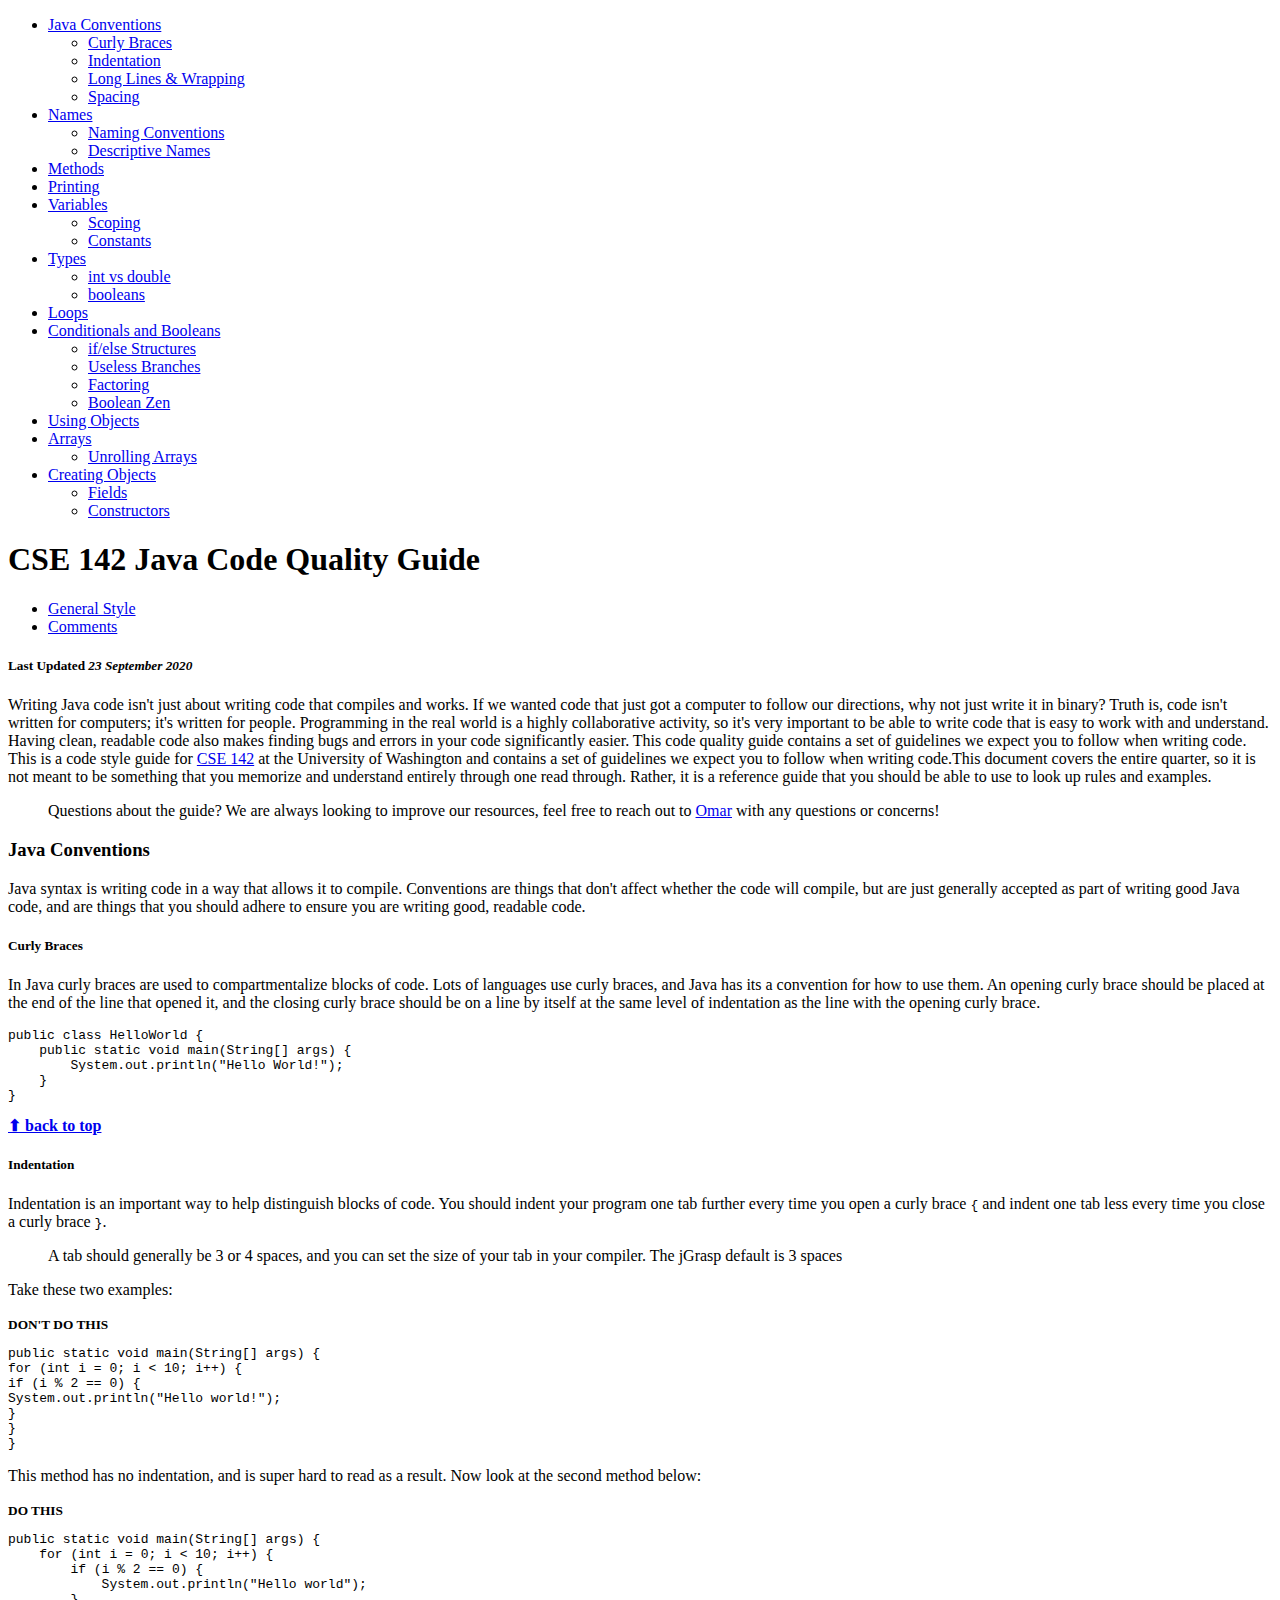
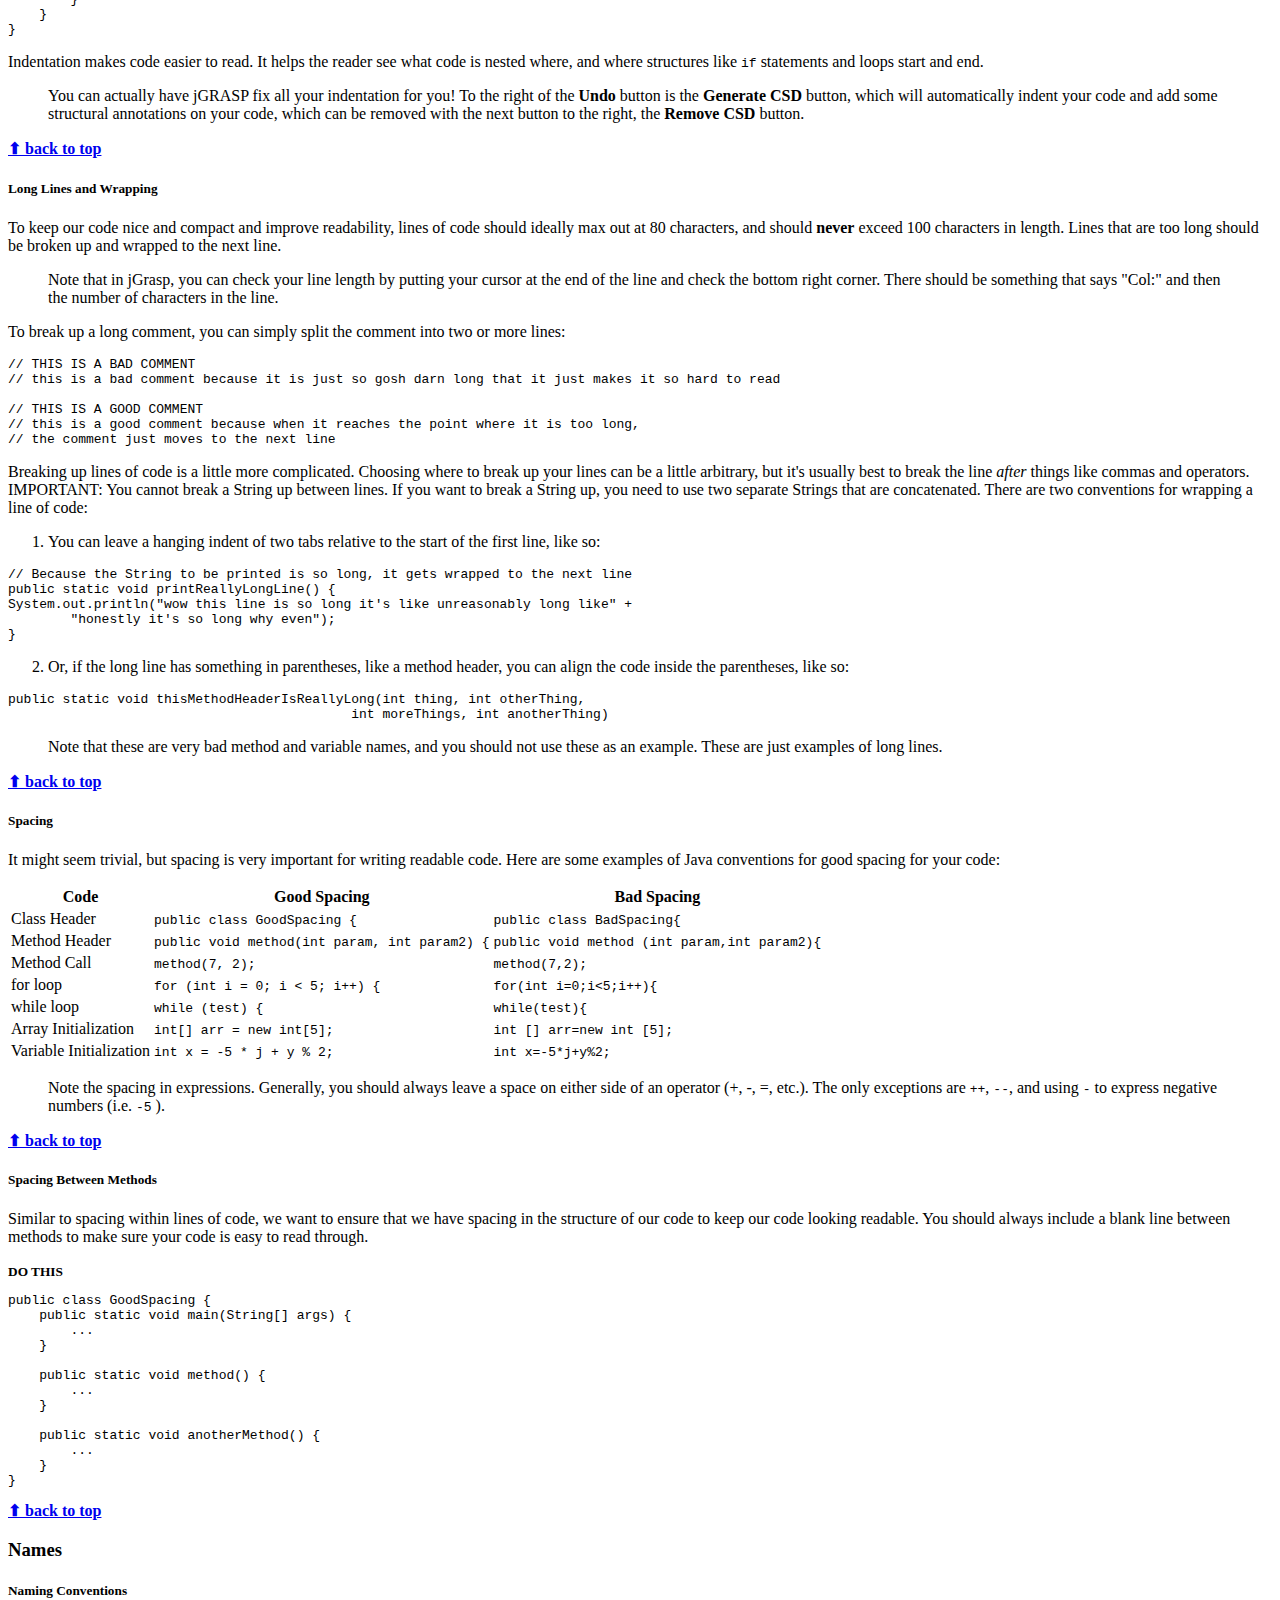
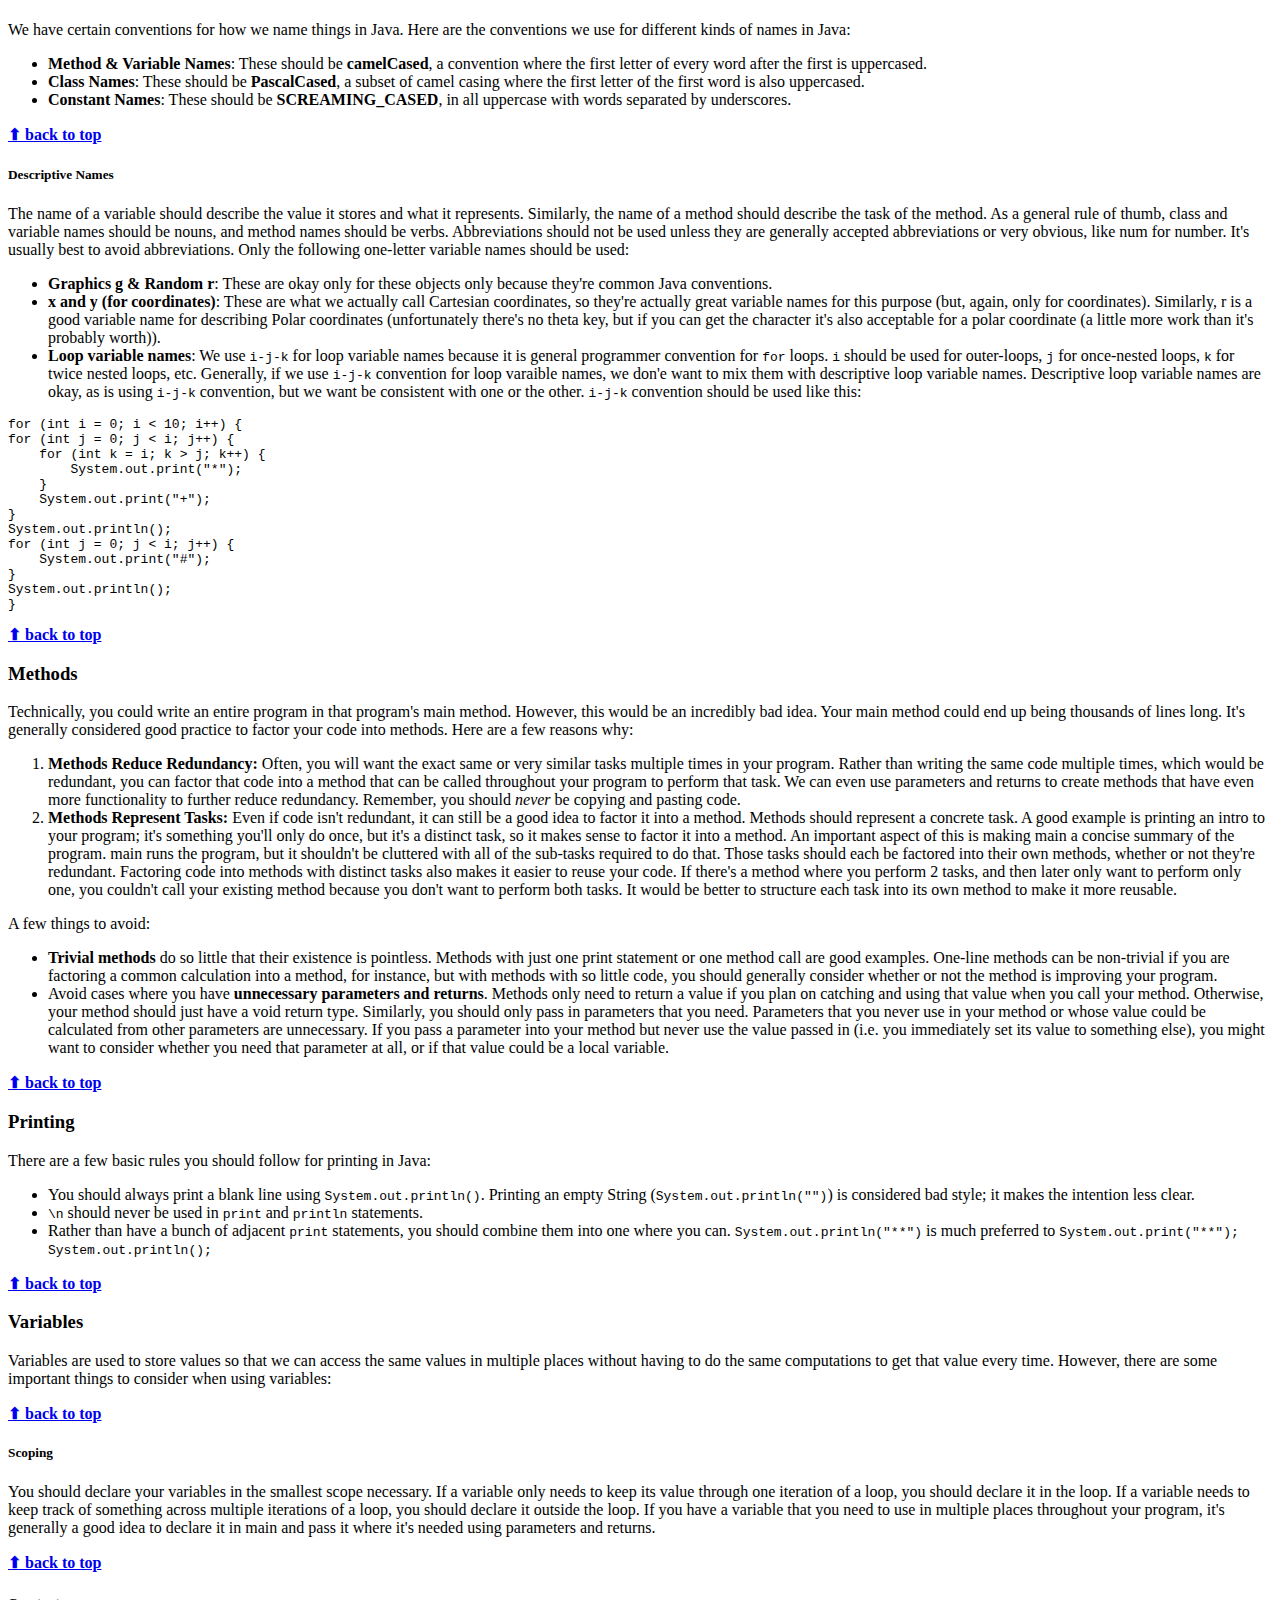
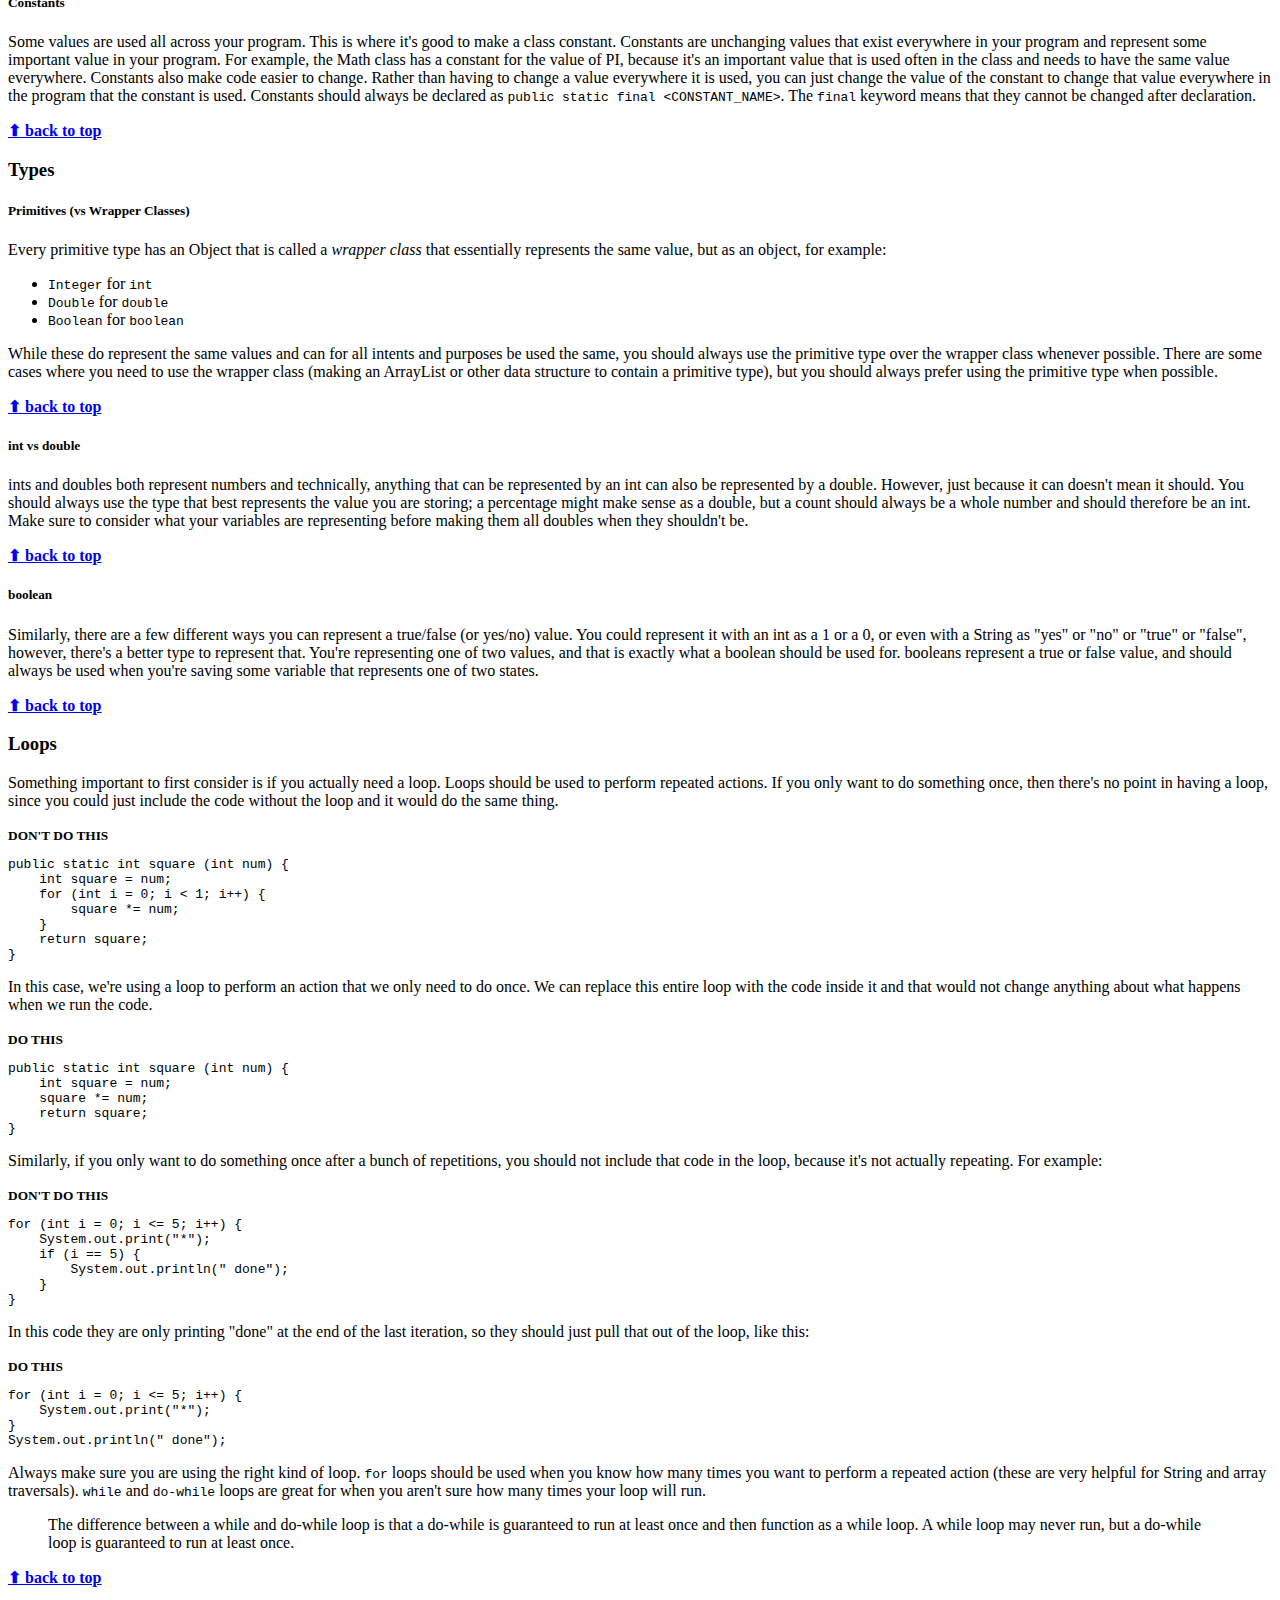
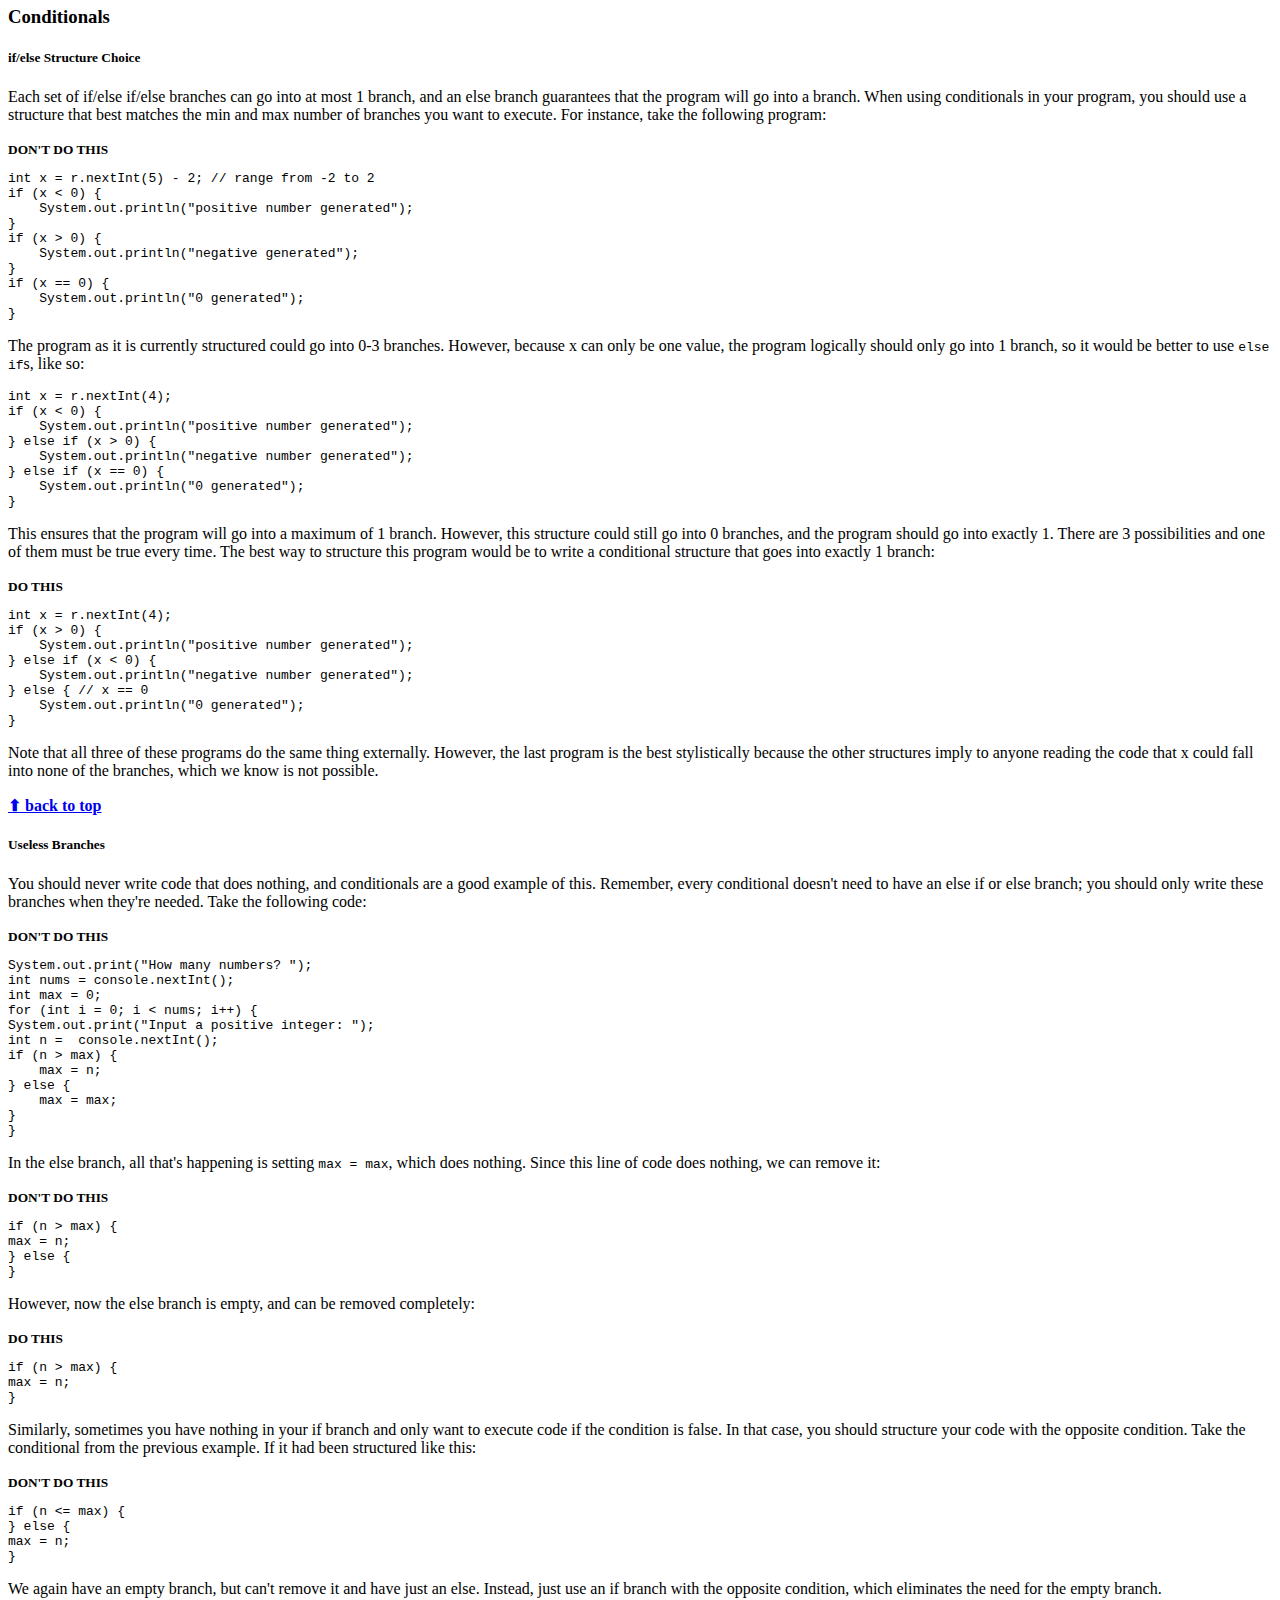
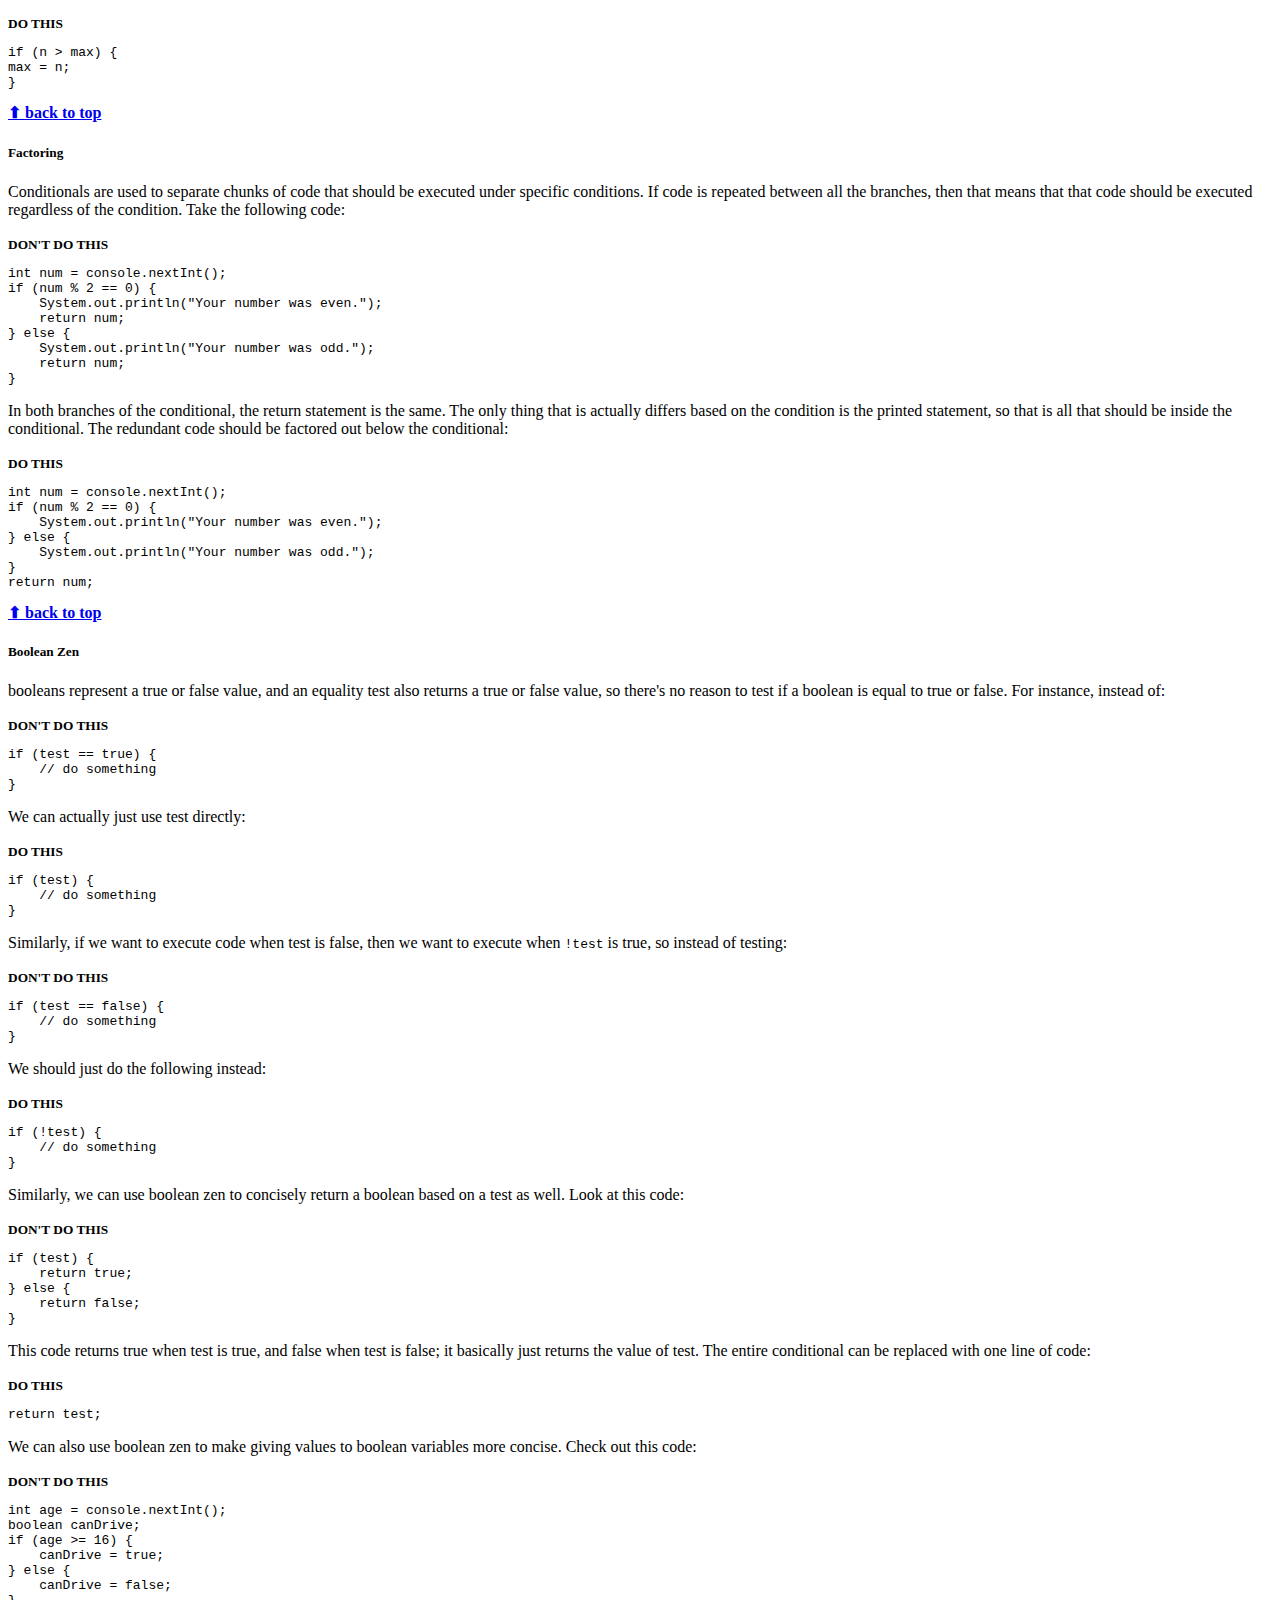
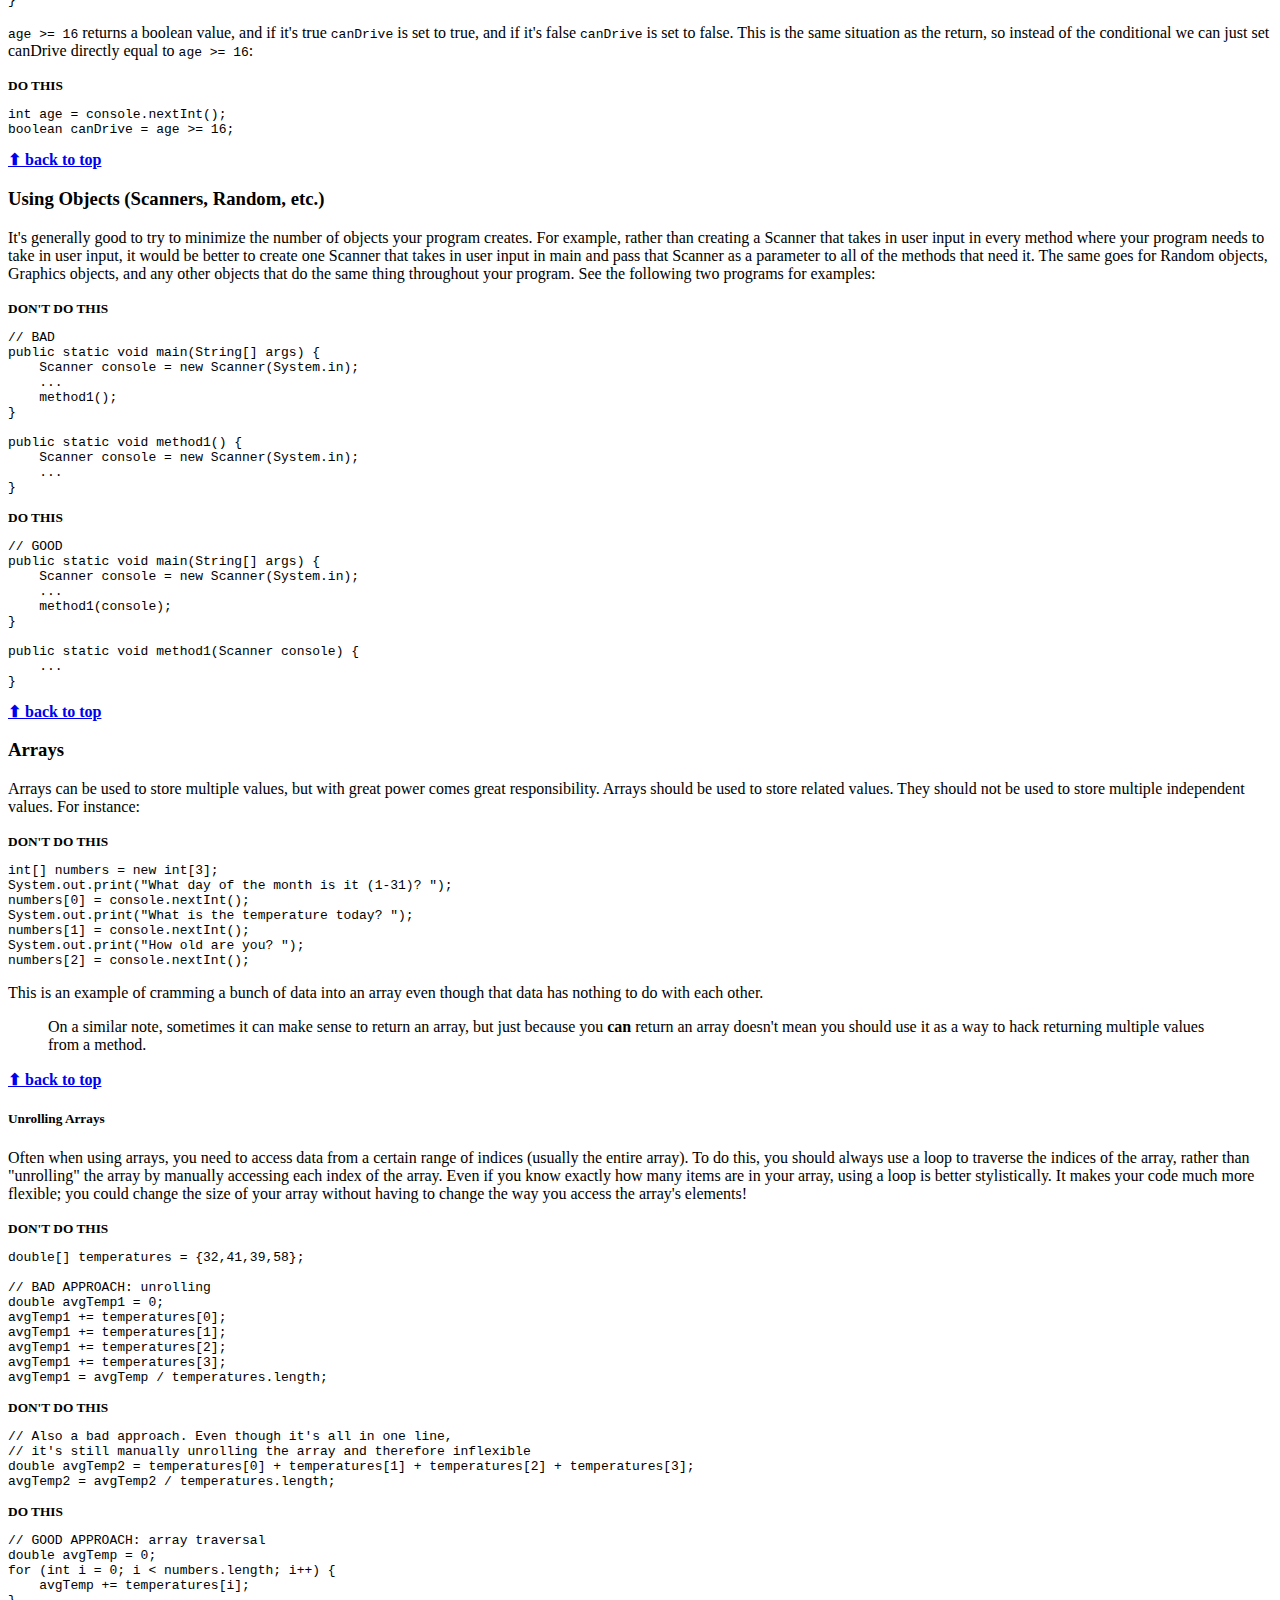
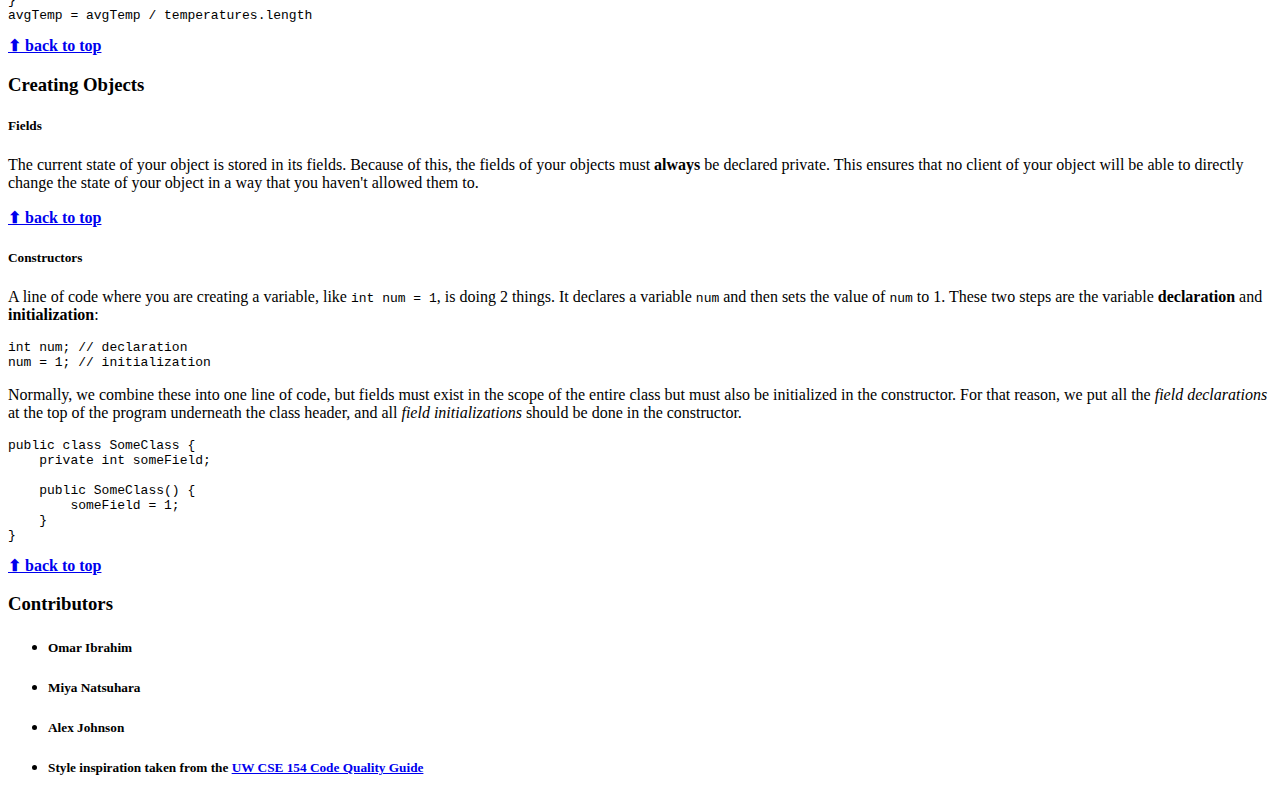
==== index.html @ 14bf011b "add files" ====
<!DOCTYPE html>
<html>
<head>
    <meta charset="utf-8">
    <meta name="viewport" content="width=device-width, initial-scale=1.0, shrink-to-fit=no">
    <meta name="author" content="Omar Ibrahim">
    <title>CSE142 Style Guide</title>
    <link rel="stylesheet" type="text/css" href="../style/style.css" />
</head>
<body>  
    <div class="d-flex">
        <div class="side-bar">
            <ul class="nav-list">
                <li class="nav-list-item">
                    <a href="#Java_Conventions" class="nav-list-link">Java Conventions</a>
                    <ul class="nav-list">
                        <li class="nav-list-item"><a href="#Curly_Braces" class="nav-list-link">Curly Braces</a></li>
                        <li class="nav-list-item"><a href="#Indentation" class="nav-list-link">Indentation</a></li>
                        <li class="nav-list-item"><a href="#Long_Lines_and_Wrapping" class="nav-list-link">Long Lines &amp; Wrapping</a></li>
                        <li class="nav-list-item"><a href="#Spacing" class="nav-list-link">Spacing</a></li>
                    </ul>
                </li>
                <li class="nav-list-item">
                    <a href="#Names" class="nav-list-link">Names</a>
                    <ul class="nav-list">
                        <li class="nav-list-item"><a href="#Naming_Conventions" class="nav-list-link">Naming Conventions</a></li>
                        <li class="nav-list-item"><a href="#Descriptive_Names" class="nav-list-link">Descriptive Names</a></li>
                    </ul>
                </li>
                <li class="nav-list-item"><a href="#Methods" class="nav-list-link">Methods</a></li>
                <li class="nav-list-item"><a href="#Printing" class="nav-list-link">Printing</a></li>
                <li class="nav-list-item">
                    <a href="#Variables" class="nav-list-link">Variables</a>
                    <ul class="nav-list">
                        <li class="nav-list-item"><a href="#Scoping" class="nav-list-link">Scoping</a></li>
                        <li class="nav-list-item"><a href="#Constants" class="nav-list-link">Constants</a></li>
                    </ul>
                </li>
                <li class="nav-list-item">
                    <a href="#Types" class="nav-list-link">Types</a>
                    <ul class="nav-list">
                        <!--<li><a href="#Primitives_vs_Wrapper_Classes">Primitives (and Wrapper Classes)</a></li>-->
                        <li class="nav-list-item"><a href="#int_vs_double" class="nav-list-link">int vs double</a></li>
                        <li class="nav-list-item"><a href="#boolean" class="nav-list-link">booleans</a></li>
                    </ul>
                </li>
                <li class="nav-list-item"><a href="#Loops" class="nav-list-link">Loops</a></li>
                <li class="nav-list-item">
                    <a href="#Conditionals" class="nav-list-link">Conditionals and Booleans</a>
                    <ul class="nav-list">
                        <li class="nav-list-item"><a href="#ifelse_Structure_Choice" class="nav-list-link">if/else Structures</a></li>
                        <li class="nav-list-item"><a href="#Useless_Branches" class="nav-list-link">Useless Branches</a></li>
                        <li class="nav-list-item"><a href="#Factoring" class="nav-list-link">Factoring</a></li>
                        <li class="nav-list-item"><a href="#Boolean_Zen" class="nav-list-link">Boolean Zen</a></li>
                    </ul>
                </li>
                <li class="nav-list-item"><a href="#Using_Objects" class="nav-list-link">Using Objects</a></li>
                <li class="nav-list-item">
                    <a href="#Arrays" class="nav-list-link">Arrays</a>
                    <ul class="nav-list">
                        <li class="nav-list-item"><a href="#Unrolling_Arrays" class="nav-list-link">Unrolling Arrays</a></li>
                    </ul>
                </li>
                <li class="nav-list-item">
                    <a href="#Creating_Objects" class="nav-list-link">Creating Objects</a>
                    <ul class="nav-list">
                        <li class="nav-list-item"><a href="#Fields" class="nav-list-link">Fields</a></li>
                        <li class="nav-list-item"><a href="#Constructors" class="nav-list-link">Constructors</a></li>
                    </ul>
                </li>
            </ul>
        </div>
    <div class="container">
        <header class="navbar">
            <div class="site-header">
                <h1>CSE 142 Java Code Quality Guide</h1>
            </div>
            <nav class="aux-nav">
                <ul class="aux-nav-list">
                    <li class="aux-nav-list-item"><a class="active site-button" href="./">General Style</a></li>
                    <li class="aux-nav-list-item"><a class="site-button" href="./commenting/">Comments</a></li>
                </ul>
            </nav>
        </header>
        <div class="main-content-wrap">
    <div id="header">
        <h5>
            <a id="Last_Updated_23_April_2019_3"></a>Last Updated <em>23 September 2020</em>
        </h5>
        <p>
            Writing Java code isn't just about writing code that compiles and works. If we wanted code that just got a computer to follow our directions, why not just write it in binary? Truth is, code isn't written for computers; it's written for people. Programming in the real world is a highly collaborative activity, so it's very important to be able to write code that is easy to work with and understand. Having clean, readable code also makes finding bugs and errors in your code significantly easier. This code quality guide contains a set of guidelines we expect you to follow when writing code. This is a code style guide for <a href="https://cs.uw.edu/142">CSE 142</a> at the University of Washington and contains a set of guidelines we expect you to follow when writing code.This document covers the entire quarter, so it is not meant to be something that you memorize and understand entirely through one read through. Rather, it is a reference guide that you should be able to use to look up rules and examples.
        </p>
        <blockquote>
            <p>
                Questions about the guide? We are always looking to improve our resources, feel free to reach out to <a href="mailto:oibra@cs.washington.edu">Omar</a> with any questions or concerns!
            </p>
        </blockquote>
    </div>

    <h3><a id="Java_Conventions"></a>Java Conventions</h3>
    <p>
        Java syntax is writing code in a way that allows it to compile. Conventions are things that don't affect whether the code will compile, but are just generally accepted as part of writing good Java code, and are things that you should adhere to ensure you are writing good, readable code.
    </p>
    <h5>
        <a id="Curly_Braces"></a>Curly Braces
    </h5>
    <p>
        In Java curly braces are used to compartmentalize blocks of code. Lots of languages use curly braces, and Java has its a convention for how to use them. An opening curly brace should be placed at the end of the line that opened it, and the closing curly brace should be on a line by itself at the same level of indentation as the line with the opening curly brace.
    </p>
    <pre><code class="language-java"><span class="hljs-keyword">public</span> <span class="hljs-class"><span class="hljs-keyword">class</span> <span class="hljs-title">HelloWorld</span> </span>{
    <span class="hljs-function"><span class="hljs-keyword">public</span> <span class="hljs-keyword">static</span> <span class="hljs-keyword">void</span> <span class="hljs-title">main</span><span class="hljs-params">(String[] args)</span> </span>{
        System.out.println(<span class="hljs-string">"Hello World!"</span>);
    }
}</code></pre>
    <strong><a href="#">⬆ back to top</a></strong>

    <h5>
        <a id="Indentation"></a>Indentation
    </h5>
    <p>
        Indentation is an important way to help distinguish blocks of code. You should indent your program one tab further every time you open a curly brace <code>{</code> and indent one tab less every time you close a curly brace <code>}</code>.
    </p>
    <blockquote>
    <p>A tab should generally be 3 or 4 spaces, and you can set the size of your tab in your compiler. The jGrasp default is 3 spaces</p>
    </blockquote>
    <p>
        Take these two examples:
    </p>
    <strong><small>DON'T DO THIS</small></strong>
    <pre class="bad-code"><code class="language-java"><span class="hljs-function"><span class="hljs-keyword">public</span> <span class="hljs-keyword">static</span> <span class="hljs-keyword">void</span> <span class="hljs-title">main</span><span class="hljs-params">(String[] args)</span> </span>{
<span class="hljs-keyword">for</span> (<span class="hljs-keyword">int</span> i = <span class="hljs-number">0</span>; i &lt; <span class="hljs-number">10</span>; i++) {
<span class="hljs-keyword">if</span> (i % <span class="hljs-number">2</span> == <span class="hljs-number">0</span>) {
System.out.println(<span class="hljs-string">"Hello world!"</span>);
}
}
}</code></pre>
    <p>
        This method has no indentation, and is super hard to read as a result. Now look at the second method below:
    </p>
    <strong><small>DO THIS</small></strong>
    <pre class="good-code"><code class="language-java"><span class="hljs-function"><span class="hljs-keyword">public</span> <span class="hljs-keyword">static</span> <span class="hljs-keyword">void</span> <span class="hljs-title">main</span><span class="hljs-params">(String[] args)</span> </span>{
    <span class="hljs-keyword">for</span> (<span class="hljs-keyword">int</span> i = <span class="hljs-number">0</span>; i &lt; <span class="hljs-number">10</span>; i++) {
        <span class="hljs-keyword">if</span> (i % <span class="hljs-number">2</span> == <span class="hljs-number">0</span>) {
            System.out.println(<span class="hljs-string">"Hello world"</span>);
        }
    }
}</code></pre>
    <p>
        Indentation makes code easier to read. It helps the reader see what code is nested where, and where structures like <code>if</code> statements and loops start and end.
    </p>
    <blockquote>
        <p>
            You can actually have jGRASP fix all your indentation for you! To the right of the <strong>Undo</strong> button is the <strong>Generate CSD</strong> button, which will automatically indent your code and add some structural annotations on your code, which can be removed with the next button to the right, the <strong>Remove CSD</strong> button.
        </p>
    </blockquote>   
    <strong><a href="#">⬆ back to top</a></strong>

    <h5><a id="Long_Lines_and_Wrapping"></a>Long Lines and Wrapping</h5>
    <p>
        To keep our code nice and compact and improve readability, lines of code should ideally max out at 80 characters, and should <strong>never</strong> exceed 100 characters in length. Lines that are too long should be broken up and wrapped to the next line.
    </p>
    <blockquote>
        <p>
            Note that in jGrasp, you can check your line length by putting your cursor at the end of the line and check the bottom right corner. There should be something that says "Col:" and then the number of characters in the line.
        </p>
    </blockquote>
    <p>To break up a long comment, you can simply split the comment into two or more lines:</p>
    <pre class="code-sample"><code class="language-java">// THIS IS A BAD COMMENT
// this is a bad comment because it is just so gosh darn long that it just makes it so hard to read

// THIS IS A GOOD COMMENT
// this is a good comment because when it reaches the point where it is too long,
// the comment just moves to the next line</code></pre>
    <p>
        Breaking up lines of code is a little more complicated. Choosing where to break up your lines can be a little arbitrary, but it's usually best to break the line <em>after</em> things like commas and operators. IMPORTANT: You cannot break a String up between lines. If you want to break a String up, you need to use two separate Strings that are concatenated. There are two conventions for wrapping a line of code:
    </p>
    <ol>
        <li>You can leave a hanging indent of two tabs relative to the start of the first line, like so:</li>
    </ol>
    <pre class="code-sample"><code class="language-java">// Because the String to be printed is so long, it gets wrapped to the next line
public static void printReallyLongLine() {
System.out.println("wow this line is so long it's like unreasonably long like" +
        "honestly it's so long why even");
}</code></pre>
    <ol start="2">
        <li>Or, if the long line has something in parentheses, like a method header, you can align the code inside the parentheses, like so:</li>
    </ol>
    <pre class="code-sample"><code class="language-java">public static void thisMethodHeaderIsReallyLong(int thing, int otherThing,
                                            int moreThings, int anotherThing)</code></pre>
    <blockquote>
        <p>
            Note that these are very bad method and variable names, and you should not use these as an example. These are just examples of long lines.
        </p>
    </blockquote>
    <strong>
        <a href="#">⬆ back to top</a>
    </strong>
    <h5><a id="Spacing"></a>Spacing</h5>
    <p>
        It might seem trivial, but spacing is very important for writing readable code. Here are some examples of Java conventions for good spacing for your code:
    </p>
    <table class="table table-striped table-bordered">
        <thead>
            <tr>
                <th>Code</th>
                <th>Good Spacing</th>
                <th>Bad Spacing</th>
            </tr>
        </thead>
        <tbody>
            <tr>
                <td>Class Header</td>
                <td><code>public class GoodSpacing {</code></td>
                <td><code>public class BadSpacing{</code></td>
            </tr>
            <tr>
                <td>Method Header</td>
                <td><code>public void method(int param, int param2) {</code></td>
                <td><code>public void method (int param,int param2){</code></td>
            </tr>
            <tr>
                <td>Method Call</td>
                <td><code>method(7, 2);</code></td>
                <td><code>method(7,2);</code></td>
            </tr>
            <tr>
                <td>for loop</td>
                <td><code>for (int i = 0; i &lt; 5; i++) {</code></td>
                <td><code>for(int i=0;i&lt;5;i++){</code></td>
            </tr>
            <tr>
                <td>while loop</td>
                <td><code>while (test) {</code></td>
                <td><code>while(test){</code></td>
            </tr>
            <tr>
                <td>Array Initialization</td>
                <td><code>int[] arr = new int[5];</code></td>
                <td><code>int [] arr=new int [5];</code></td>
            </tr>
            <tr>
                <td>Variable Initialization</td>
                <td><code>int x = -5 * j + y % 2;</code></td>
                <td><code>int x=-5*j+y%2;</code></td>
            </tr>
        </tbody>
    </table>
    <blockquote>
        <p>
            Note the spacing in expressions. Generally, you should always leave a space on either side of an operator (+, -, =, etc.). The only exceptions are <code>++</code>, <code>--</code>, and using <code>-</code> to express negative numbers (i.e. <code>-5</code> ).
        </p>
    </blockquote>
    <strong>
        <a href="#">⬆ back to top</a>
    </strong>
    <h5><a id="spacing_between_methods"></a>Spacing Between Methods</h5>
    <p>Similar to spacing within lines of code, we want to ensure that we have spacing in the structure of our code to keep our code looking readable. You should always include a blank line between methods to make sure your code is easy to read through.</p>
    <strong><small>DO THIS</small></strong>
    <pre class="code-sample good-code"><code class="language-java">public class GoodSpacing {
    public static void main(String[] args) {
        ...
    }

    public static void method() {
        ...
    }

    public static void anotherMethod() {
        ...
    }
}</code></pre>
    <strong><a href="#">⬆ back to top</a></strong>

    <h3><a id="Names"></a>Names</h3>
    <h5><a id="Naming_Conventions"></a>Naming Conventions</h5>
    <p>
        We have certain conventions for how we name things in Java. Here are the conventions we use for different kinds of names in Java:
    </p>
    <ul>
        <li><strong>Method &amp; Variable Names</strong>: These should be <strong>camelCased</strong>, a convention where the first letter of every word after the first is uppercased.</li>
        <li><strong>Class Names</strong>: These should be <strong>PascalCased</strong>, a subset of camel casing where the first letter of the first word is also uppercased.</li>
        <li><strong>Constant Names</strong>: These should be <strong>SCREAMING_CASED</strong>, in all uppercase with words separated by underscores.</li>
    </ul>
    <strong><a href="#">⬆ back to top</a></strong>

    <h5><a id="Descriptive_Names"></a>Descriptive Names</h5>
    <p>
        The name of a variable should describe the value it stores and what it represents. Similarly, the name of a method should describe the task of the method. As a general rule of thumb, class and variable names should be nouns, and method names should be verbs. Abbreviations should not be used unless they are generally accepted abbreviations or very obvious, like num for number. It's usually best to avoid abbreviations. Only the following one-letter variable names should be used:
    </p>
    <ul>
        <li><strong>Graphics g &amp; Random r</strong>: These are okay only for these objects only because they're common Java conventions.</li>
        <li><strong>x and y (for coordinates)</strong>: These are what we actually call Cartesian coordinates, so they're actually great variable names for this purpose (but, again, only for coordinates). Similarly, r is a good variable name for describing Polar coordinates (unfortunately there's no theta key, but if you can get the character it's also acceptable for a polar coordinate (a little more work than it's probably worth)).</li>
        <li><strong>Loop variable names</strong>: We use <code class="language-java">i-j-k</code> for loop variable names because it is general programmer convention for <code class="language-java">for</code> loops. <code class="language-java">i</code> should be used for outer-loops, <code class="language-java">j</code> for once-nested loops, <code class="language-java">k</code> for twice nested loops, etc. Generally, if we use <code class="language-java">i-j-k</code> convention for loop varaible names, we don'e want to mix them with descriptive loop variable names. Descriptive loop variable names are okay, as is using <code class="language-java">i-j-k</code> convention, but we want be consistent with one or the other. <code class="language-java">i-j-k</code> convention should be used like this:</li>
    </ul>
    <pre class="code-sample"><code class="language-java">for (int i = 0; i < 10; i++) {
for (int j = 0; j < i; j++) {
    for (int k = i; k > j; k++) {
        System.out.print("*");
    }
    System.out.print("+");
}
System.out.println();
for (int j = 0; j < i; j++) {
    System.out.print("#");
}
System.out.println();
}</code></pre>
    <strong>
        <a href="#">⬆ back to top</a>
    </strong>

    <h3><a id="Methods"></a>Methods</h3>
    <p>
        Technically, you could write an entire program in that program's main method. However, this would be an incredibly bad idea. Your main method could end up being thousands of lines long. It's generally considered good practice to factor your code into methods. Here are a few reasons why:
    </p>
    <ol>
        <li><strong>Methods Reduce Redundancy:</strong>
        Often, you will want the exact same or very similar tasks multiple times in your program. Rather than writing the same code multiple times, which would be redundant, you can factor that code into a method that can be called throughout your program to perform that task. We can even use parameters and returns to create methods that have even more functionality to further reduce redundancy. Remember, you should <em>never</em> be copying and pasting code.</li>
        <li><strong>Methods Represent Tasks:</strong>
        Even if code isn't redundant, it can still be a good idea to factor it into a method. Methods should represent a concrete task. A good example is printing an intro to your program; it's something you'll only do once, but it's a distinct task, so it makes sense to factor it into a method. An important aspect of this is making main a concise summary of the program. main runs the program, but it shouldn't be cluttered with all of the sub-tasks required to do that. Those tasks should each be factored into their own methods, whether or not they're redundant. Factoring code into methods with distinct tasks also makes it easier to reuse your code. If there's a method where you perform 2 tasks, and then later only want to perform only one, you couldn't call your existing method because you don't want to perform both tasks. It would be better to structure each task into its own method to make it more reusable.</li>
    </ol>
    <p>A few things to avoid:</p>
    <ul>
        <li><strong>Trivial methods</strong> do so little that their existence is pointless. Methods with just one print statement or one method call are good examples. One-line methods can be non-trivial if you are factoring a common calculation into a method, for instance, but with methods with so little code, you should generally consider whether or not the method is improving your program.</li>
        <li>Avoid cases where you have <strong>unnecessary parameters and returns</strong>. Methods only need to return a value if you plan on catching and using that value when you call your method. Otherwise, your method should just have a void return type. Similarly, you should only pass in parameters that you need. Parameters that you never use in your method or whose value could be calculated from other parameters are unnecessary. If you pass a parameter into your method but never use the value passed in (i.e. you immediately set its value to something else), you might want to consider whether you need that parameter at all, or if that value could be a local variable.</li>
    </ul>
    <strong><a href="#">⬆ back to top</a></strong>

    <h3><a id="Printing"></a>Printing</h3>
    <p>There are a few basic rules you should follow for printing in Java:</p>
    <ul>
        <li>You should always print a blank line using <code>System.out.println()</code>. Printing an empty String (<code class="language-java">System.out.println(&quot;&quot;)</code>) is considered bad style; it makes the intention less clear.</li>
        <li><code>\n</code> should never be used in <code class="language-java">print</code> and <code class="language-java">println</code> statements.</li>
        <li>Rather than have a bunch of adjacent <code class="language-java">print</code> statements, you should combine them into one where you can. <code class="language-java">System.out.println(&quot;**&quot;)</code> is much preferred to <code class="language-java">System.out.print("**"); System.out.println();</code></li>
    </ul>
    <strong><a href="#">⬆ back to top</a></strong>

    <h3><a id="Variables"></a>Variables</h3>
    <p>
        Variables are used to store values so that we can access the same values in multiple places without having to do the same computations to get that value every time. However, there are some important things to consider when using variables:
    </p>
    <strong>
        <a href="#">⬆ back to top</a>
    </strong>
    <h5><a id="Scoping"></a>Scoping</h5>
    <p>
        You should declare your variables in the smallest scope necessary. If a variable only needs to keep its value through one iteration of a loop, you should declare it in the loop. If a variable needs to keep track of something across multiple iterations of a loop, you should declare it outside the loop. If you have a variable that you need to use in multiple places throughout your program, it's generally a good idea to declare it in main and pass it where it's needed using parameters and returns.
    </p>
    <strong><a href="#">⬆ back to top</a></strong>

    <h5><a id="Constants"></a>Constants</h5>
    <p>
        Some values are used all across your program. This is where it's good to make a class constant. Constants are unchanging values that exist everywhere in your program and represent some important value in your program. For example, the Math class has a constant for the value of PI, because it's an important value that is used often in the class and needs to have the same value everywhere. Constants also make code easier to change. Rather than having to change a value everywhere it is used, you can just change the value of the constant to change that value everywhere in the program that the constant is used. Constants should always be declared as <code class="language-java">public static final &lt;CONSTANT_NAME&gt;</code>. The <code class="language-java">final</code> keyword means that they cannot be changed after declaration.
    </p>
    <strong><a href="#">⬆ back to top</a></strong>

    <h3><a id="Types"></a>Types</h3>
    <h5><a id="Primitives_vs_Wrapper_Classes"></a>Primitives (vs Wrapper Classes)</h5>
    <p>
        Every primitive type has an Object that is called a <em>wrapper class</em> that essentially represents the same value, but as an object, for example:
    </p>
    <ul>
        <li><code class="language-java">Integer</code> for <code class="language-java">int</code></li>
        <li><code class="language-java">Double</code> for <code class="language-java">double</code></li>
        <li><code class="language-java">Boolean</code> for <code class="language-java">boolean</code></li>
    </ul>
    <p>
        While these do represent the same values and can for all intents and purposes be used the same, you should always use the primitive type over the wrapper class whenever possible. There are some cases where you need to use the wrapper class (making an ArrayList or other data structure to contain a primitive type), but you should always prefer using the primitive type when possible.
    </p>
    <strong><a href="#">⬆ back to top</a></strong>

    <h5><a id="int_vs_double"></a>int vs double</h5>
    <p>
        ints and doubles both represent numbers and technically, anything that can be represented by an int can also be represented by a double. However, just because it can doesn't mean it should. You should always use the type that best represents the value you are storing; a percentage might make sense as a double, but a count should always be a whole number and should therefore be an int. Make sure to consider what your variables are representing before making them all doubles when they shouldn't be.
    </p>
    <strong><a href="#">⬆ back to top</a></strong>

    <h5><a id="boolean"></a>boolean</h5>
    <p>
        Similarly, there are a few different ways you can represent a true/false (or yes/no) value. You could represent it with an int as a 1 or a 0, or even with a String as "yes" or "no" or "true" or "false", however, there's a better type to represent that. You're representing one of two values, and that is exactly what a boolean should be used for. booleans represent a true or false value, and should always be used when you're saving some variable that represents one of two states.
    </p>
    <strong><a href="#">⬆ back to top</a></strong>

    <h3><a id="Loops"></a>Loops</h3>
    <p>
        Something important to first consider is if you actually need a loop. Loops should be used to perform repeated actions. If you only want to do something once, then there's no point in having a loop, since you could just include the code without the loop and it would do the same thing.
    </p>
    <strong><small>DON'T DO THIS</small></strong>
    <pre class="code-sample bad-code"><code class="language-java">public static int square (int num) {
    int square = num;
    for (int i = 0; i < 1; i++) {
        square *= num;
    }
    return square;
}</code></pre>
    <p>
        In this case, we're using a loop to perform an action that we only need to do once. We can replace this entire loop with the code inside it and that would not change anything about what happens when we run the code.
    </p>
    <strong><small>DO THIS</small></strong>
    <pre class="code-sample good-code"><code class="language-java">public static int square (int num) {
    int square = num;
    square *= num;
    return square;
}</code></pre>
    <p>
        Similarly, if you only want to do something once after a bunch of repetitions, you should not include that code in the loop, because it's not actually repeating. For example:
    </p>
    <strong><small>DON'T DO THIS</small></strong>
    <pre class="code-sample bad-code"><code class="language-java">for (int i = 0; i <= 5; i++) {
    System.out.print("*");
    if (i == 5) {
        System.out.println(" done");
    }
}</code></pre>
    <p>
        In this code they are only printing "done" at the end of the last iteration, so they should just pull that out of the loop, like this:
    </p>
    <strong><small>DO THIS</small></strong>
    <pre class="code-sample good-code"><code class="language-java">for (int i = 0; i <= 5; i++) {
    System.out.print("*");
}
System.out.println(" done");</code></pre>
    <p>
        Always make sure you are using the right kind of loop. <code class="language-java">for</code> loops should be used when you know how many times you want to perform a repeated action (these are very helpful for String and array traversals). <code class="language-java">while</code> and <code class="language-java">do-while</code> loops are great for when you aren't sure how many times your loop will run.
    </p>
    <blockquote>
        <p>
            The difference between a while and do-while loop is that a do-while is guaranteed to run at least once and then function as a while loop. A while loop may never run, but a do-while loop is guaranteed to run at least once.
        </p>
    </blockquote>
    <strong><a href="#">⬆ back to top</a></strong>

    <h3><a id="Conditionals"></a>Conditionals</h3>
    <h5><a id="ifelse_Structure_Choice"></a>if/else Structure Choice</h5>
    <p>
        Each set of if/else if/else branches can go into at most 1 branch, and an else branch guarantees that the program will go into a branch. When using conditionals in your program, you should use a structure that best matches the min and max number of branches you want to execute. For instance, take the following program:
    </p>
    <strong><small>DON'T DO THIS</small></strong>
    <pre class="code-sample bad-code"><code class="language-java">int x = r.nextInt(5) - 2; // range from -2 to 2
if (x < 0) {
    System.out.println("positive number generated");
}
if (x > 0) {
    System.out.println("negative generated");
}
if (x == 0) {
    System.out.println("0 generated");
}</code></pre>
    <p>
        The program as it is currently structured could go into 0-3 branches. However, because x can only be one value, the program logically should only go into 1 branch, so it would be better to use <code class="language-java">else if</code>s, like so:
    </p>
    <pre class="code-sample okay-code"><code class="language-java">int x = r.nextInt(4);
if (x < 0) {
    System.out.println("positive number generated");
} else if (x > 0) {
    System.out.println("negative number generated");
} else if (x == 0) {
    System.out.println("0 generated");
}</code></pre>
    <p>
        This ensures that the program will go into a maximum of 1 branch. However, this structure could still go into 0 branches, and the program should go into exactly 1. There are 3 possibilities and one of them must be true every time. The best way to structure this program would be to write a conditional structure that goes into exactly 1 branch:
    </p>
    <strong><small>DO THIS</small></strong>
    <pre class="code-sample good-code"><code class="language-java">int x = r.nextInt(4);
if (x > 0) {
    System.out.println("positive number generated");
} else if (x < 0) {
    System.out.println("negative number generated");
} else { // x == 0
    System.out.println("0 generated");
}</code></pre>
    <p>
        Note that all three of these programs do the same thing externally. However, the last program is the best stylistically because the other structures imply to anyone reading the code that x could fall into none of the branches, which we know is not possible.
    </p>
    <strong><a href="#">⬆ back to top</a></strong>

    <h5><a id="Useless_Branches"></a>Useless Branches</h5>
    <p>
        You should never write code that does nothing, and conditionals are a good example of this. Remember, every conditional doesn't need to have an else if or else branch; you should only write these branches when they're needed. Take the following code:
    </p>
    <strong><small>DON'T DO THIS</small></strong>
    <pre class="code-sample bad-code"><code class="language-java">System.out.print("How many numbers? ");
int nums = console.nextInt();
int max = 0;
for (int i = 0; i < nums; i++) {
System.out.print("Input a positive integer: ");
int n =  console.nextInt();
if (n > max) {
    max = n;
} else {
    max = max;
}
}</code></pre>
    <p>
        In the else branch, all that's happening is setting <code class="language-java">max = max</code>, which does nothing. Since this line of code does nothing, we can remove it:
     </p>
     <strong><small>DON'T DO THIS</small></strong>
    <pre class="code-sample bad-code"><code class="language-java">if (n > max) {
max = n;
} else {
}</code></pre>
     <p>However, now the else branch is empty, and can be removed completely:</p>
     <strong><small>DO THIS</small></strong>
    <pre class="code-sample good-code"><code class="language-java">if (n > max) {
max = n;
}</code></pre>
     <p>
        Similarly, sometimes you have nothing in your if branch and only want to execute code if the condition is false. In that case, you should structure your code with the opposite condition. Take the conditional from the previous example. If it had been structured like this:
    </p>
    <strong><small>DON'T DO THIS</small></strong>
    <pre class="code-sample bad-code"><code class="language-java">if (n <= max) {
} else {
max = n;
}</code></pre>
    <p>
        We again have an empty branch, but can't remove it and have just an else. Instead, just use an if branch with the opposite condition, which eliminates the need for the empty branch.
    </p>
    <strong><small>DO THIS</small></strong>
    <pre class="code-sample good-code"><code class="language-java">if (n > max) {
max = n;
}</code></pre>
    <strong><a href="#">⬆ back to top</a></strong>

    <h5><a id="Factoring"></a>Factoring</h5>
    <p>
        Conditionals are used to separate chunks of code that should be executed under specific conditions. If code is repeated between all the branches, then that means that that code should be executed regardless of the condition. Take the following code:
    </p>
    <strong><small>DON'T DO THIS</small></strong>
    <pre class="code-sample bad-code"><code class="language-java">int num = console.nextInt();
if (num % 2 == 0) {
    System.out.println("Your number was even.");
    return num;
} else {
    System.out.println("Your number was odd.");
    return num;
}</code></pre>
    <p>
        In both branches of the conditional, the return statement is the same. The only thing that is actually differs based on the condition is the printed statement, so that is all that should be inside the conditional. The redundant code should be factored out below the conditional:
    </p>
    <strong><small>DO THIS</small></strong>
    <pre class="code-sample good-code"><code class="language-java">int num = console.nextInt();
if (num % 2 == 0) {
    System.out.println("Your number was even.");
} else {
    System.out.println("Your number was odd.");
}
return num;</code></pre>
    <strong><a href="#">⬆ back to top</a></strong>

    <h5><a id="Boolean_Zen"></a>Boolean Zen</h5>
    <p>
        booleans represent a true or false value, and an equality test also returns a true or false value, so there's no reason to test if a boolean is equal to true or false. For instance, instead of:
    </p>
    <strong><small>DON'T DO THIS</small></strong>
    <pre class="code-sample bad-code"><code class="language-java">if (test == true) {
    // do something
}</code></pre>
        <p>We can actually just use test directly:</p>
        <strong><small>DO THIS</small></strong>
        <pre class="code-sample good-code"><code class="language-java">if (test) {
    // do something
}</code></pre>
    <p>Similarly, if we want to execute code when test is false, then we want to execute when <code class="language-java">!test</code> is true, so instead of testing:</p>
    <strong><small>DON'T DO THIS</small></strong>
    <pre class="code-sample bad-code"><code class="language-java">if (test == false) {
    // do something
}</code></pre>
    <p>We should just do the following instead:</p>
    <strong><small>DO THIS</small></strong>
    <pre class="code-sample good-code"><code class="language-java">if (!test) {
    // do something
}</code></pre>
    <p>
        Similarly, we can use boolean zen to concisely return a boolean based on a test as well. Look at this code:
    </p>    
    <strong><small>DON'T DO THIS</small></strong>
    <pre class="code-sample bad-code"><code class="language-java">if (test) {
    return true;
} else {
    return false;
}</code></pre>
    <p>
        This code returns true when test is true, and false when test is false; it basically just returns the value of test. The entire conditional can be replaced with one line of code:
    </p>    
    <strong><small>DO THIS</small></strong>
    <pre class="code-sample good-code"><code class="language-java">return test;</code></pre>
    <p>
        We can also use boolean zen to make giving values to boolean variables more concise. Check out this code:
    </p>    
    <strong><small>DON'T DO THIS</small></strong>
    <pre class="code-sample bad-code"><code class="language-java">int age = console.nextInt();
boolean canDrive;
if (age >= 16) {
    canDrive = true;
} else {
    canDrive = false;
}</code></pre>
    <p>
        <code class="language-java">age &gt;= 16</code> returns a boolean value, and if it's true <code class="language-java">canDrive</code> is set to true, and if it's false <code class="language-java">canDrive</code> is set to false. This is the same situation as the return, so instead of the conditional we can just set canDrive directly equal to <code class="language-java">age &gt;= 16</code>:
    </p>    
    <strong><small>DO THIS</small></strong>
    <pre class="code-sample good-code"><code class="language-java">int age = console.nextInt();
boolean canDrive = age >= 16;</code></pre>
    <strong>
        <a href="#">⬆ back to top</a>
    </strong>

    <h3><a id="Using_Objects"></a>Using Objects (Scanners, Random, etc.)</h3>
    <p>
        It's generally good to try to minimize the number of objects your program creates. For example, rather than creating a Scanner that takes in user input in every method where your program needs to take in user input, it would be better to create one Scanner that takes in user input in main and pass that Scanner as a parameter to all of the methods that need it. The same goes for Random objects, Graphics objects, and any other objects that do the same thing throughout your program. See the following two programs for examples:
    </p>
    <strong><small>DON'T DO THIS</small></strong>
    <pre class="code-sample bad-code"><code class="language-java">// BAD
public static void main(String[] args) {
    Scanner console = new Scanner(System.in);
    ...
    method1();
}

public static void method1() {
    Scanner console = new Scanner(System.in);
    ...
}</code></pre>
    <strong><small>DO THIS</small></strong>
    <pre class="code-sample good-code"><code class="language-java">// GOOD
public static void main(String[] args) {
    Scanner console = new Scanner(System.in);
    ...
    method1(console);
}

public static void method1(Scanner console) {
    ...
}</code></pre>
    <strong><a href="#">⬆ back to top</a></strong>

    <h3><a id="Arrays"></a>Arrays</h3>
    <p>
        Arrays can be used to store multiple values, but with great power comes great responsibility. Arrays should be used to store related values. They should not be used to store multiple independent values. For instance:
    </p>
    <strong><small>DON'T DO THIS</small></strong>
    <pre class="code-sample bad-code"><code class="language-java">int[] numbers = new int[3];
System.out.print("What day of the month is it (1-31)? ");
numbers[0] = console.nextInt();
System.out.print("What is the temperature today? ");
numbers[1] = console.nextInt();
System.out.print("How old are you? ");
numbers[2] = console.nextInt();</code></pre>
    <p>
        This is an example of cramming a bunch of data into an array even though that data has nothing to do with each other.
    </p>
    <blockquote>
        <p>
            On a similar note, sometimes it can make sense to return an array, but just because you <strong>can</strong> return an array doesn't mean you should use it as a way to hack returning multiple values from a method.
        </p>
    </blockquote>
    <strong>
        <a href="#">⬆ back to top</a>
    </strong>

    <h5><a id="Unrolling_Arrays"></a>Unrolling Arrays</h5>
    <p>
        Often when using arrays, you need to access data from a certain range of indices (usually the entire array). To do this, you should always use a loop to traverse the indices of the array, rather than "unrolling" the array by manually accessing each index of the array. Even if you know exactly how many items are in your array, using a loop is better stylistically. It makes your code much more flexible; you could change the size of your array without having to change the way you access the array's elements!
    </p>
    <strong><small>DON'T DO THIS</small></strong>
    <pre class="code-sample bad-code"><code class="language-java">double[] temperatures = {32,41,39,58};

// BAD APPROACH: unrolling
double avgTemp1 = 0;
avgTemp1 += temperatures[0];
avgTemp1 += temperatures[1];
avgTemp1 += temperatures[2];
avgTemp1 += temperatures[3];
avgTemp1 = avgTemp / temperatures.length;</code></pre>
    <strong><small>DON'T DO THIS</small></strong>
    <pre class="code-sample bad-code"><code class="language-java">// Also a bad approach. Even though it's all in one line,
// it's still manually unrolling the array and therefore inflexible
double avgTemp2 = temperatures[0] + temperatures[1] + temperatures[2] + temperatures[3];
avgTemp2 = avgTemp2 / temperatures.length;</code></pre>
<strong><small>DO THIS</small></strong>
    <pre class="code-sample good-code"><code class="language-java">// GOOD APPROACH: array traversal
double avgTemp = 0;
for (int i = 0; i < numbers.length; i++) {
    avgTemp += temperatures[i];
}
avgTemp = avgTemp / temperatures.length</code></pre>
    <strong><a href="#">⬆ back to top</a></strong>

    <h3><a id="Creating_Objects"></a>Creating Objects</h3>
    <h5><a id="Fields"></a>Fields</h5>
    <p>
        The current state of your object is stored in its fields. Because of this, the fields of your objects must <strong>always</strong> be declared private. This ensures that no client of your object will be able to directly change the state of your object in a way that you haven't allowed them to.
    </p>
    <strong><a href="#">⬆ back to top</a></strong>

    <h5><a id="Constructors"></a>Constructors</h5>
    <p>
        A line of code where you are creating a variable, like <code class="language-java">int num = 1</code>, is doing 2 things. It declares a variable <code class="language-java">num</code> and then sets the value of <code class="language-java">num</code> to 1. These two steps are the variable <strong>declaration</strong> and <strong>initialization</strong>:
    </p>
    <pre class="code-sample"><code class="language-java">int num; // declaration
num = 1; // initialization</code></pre>
    <p>
        Normally, we combine these into one line of code, but fields must exist in the scope of the entire class but must also be initialized in the constructor. For that reason, we put all the <em>field declarations</em> at the top of the program underneath the class header, and all <em>field initializations</em> should be done in the constructor.
    </p>
    <pre class="code-sample"><code class="language-java">public class SomeClass {
    private int someField;

    public SomeClass() {
        someField = 1;
    }
}</code></pre>
    <strong><a href="#">⬆ back to top</a></strong>

    <h3>Contributors</h3>
    <ul id="contributors">
        <li><h5>Omar Ibrahim</h5></li>
        <li><h5>Miya Natsuhara<h5></li>
        <li><h5>Alex Johnson<h5></li>
        <li><h5>Style inspiration taken from the <a href="https://courses.cs.washington.edu/courses/cse154/codequalityguide/">UW CSE 154 Code Quality Guide</a></h5></li>
    </ul>
</div>
</div>
</div>
</body>
</html>
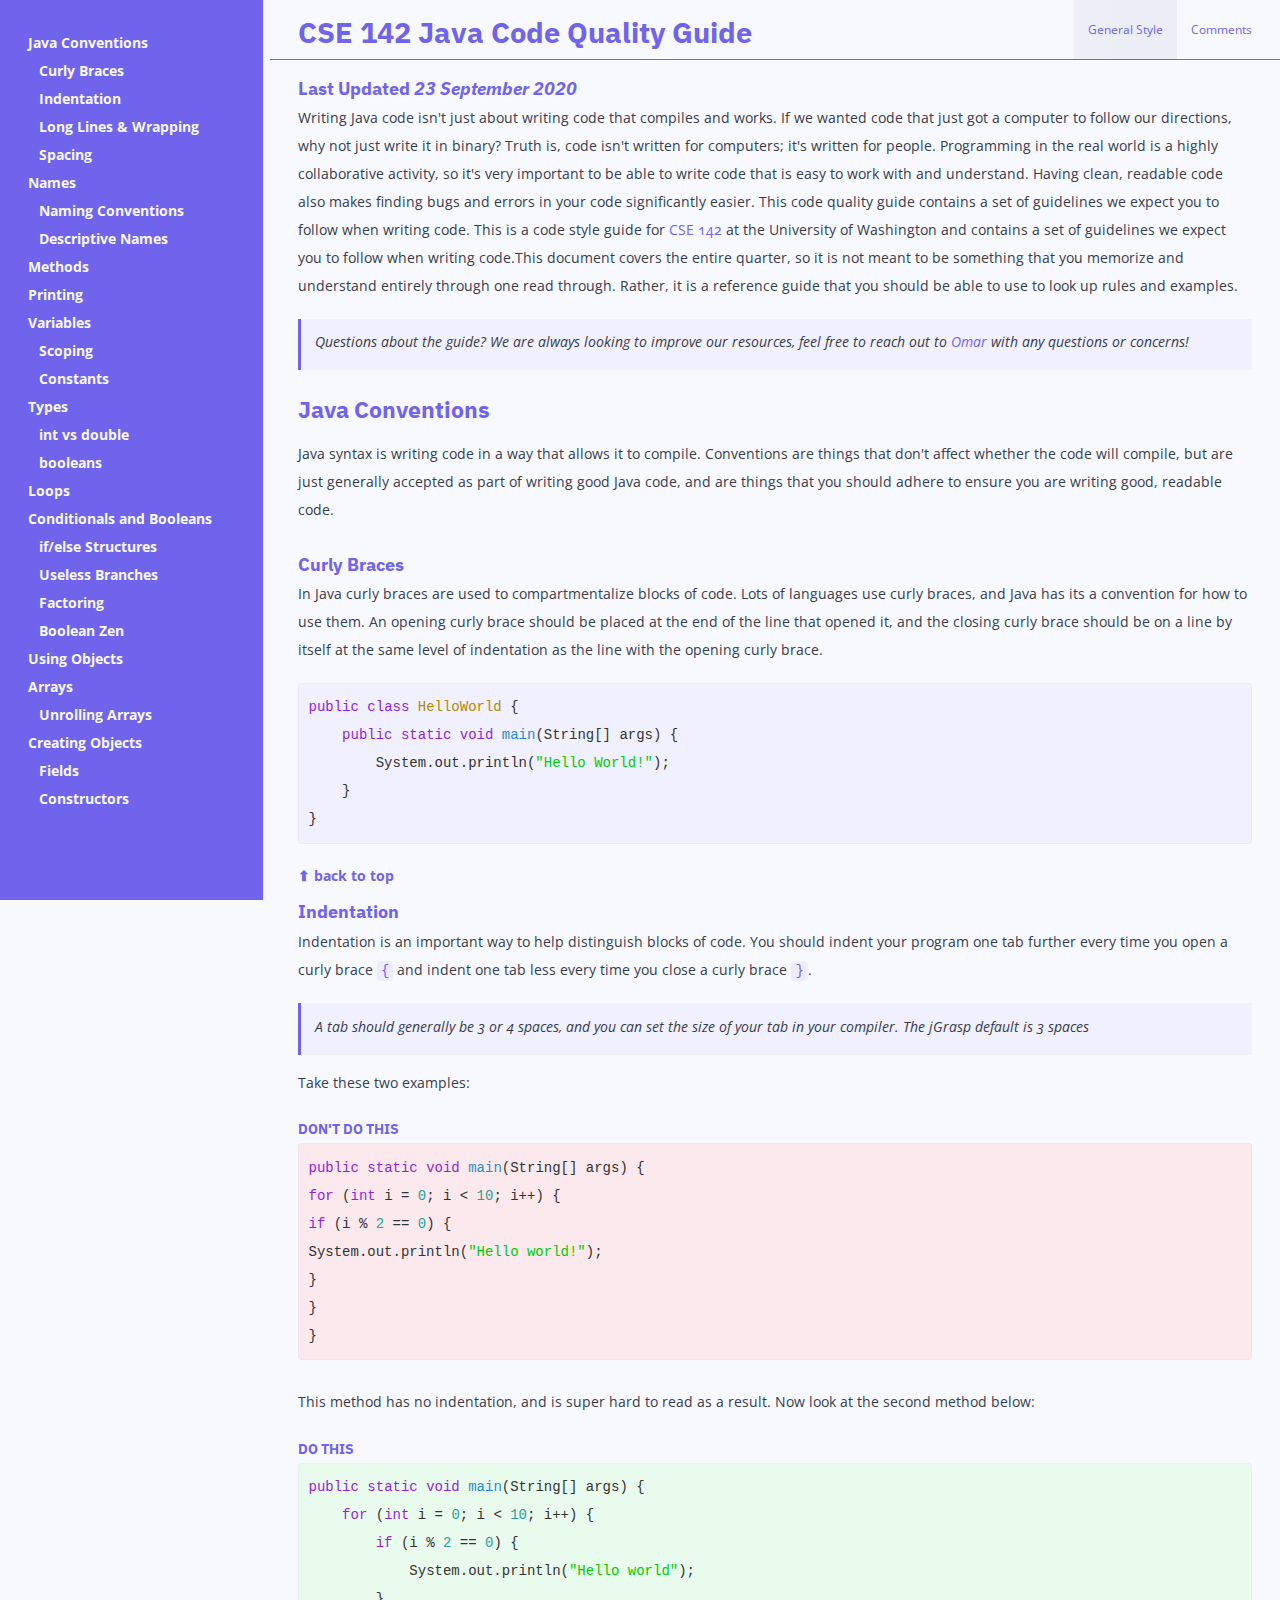
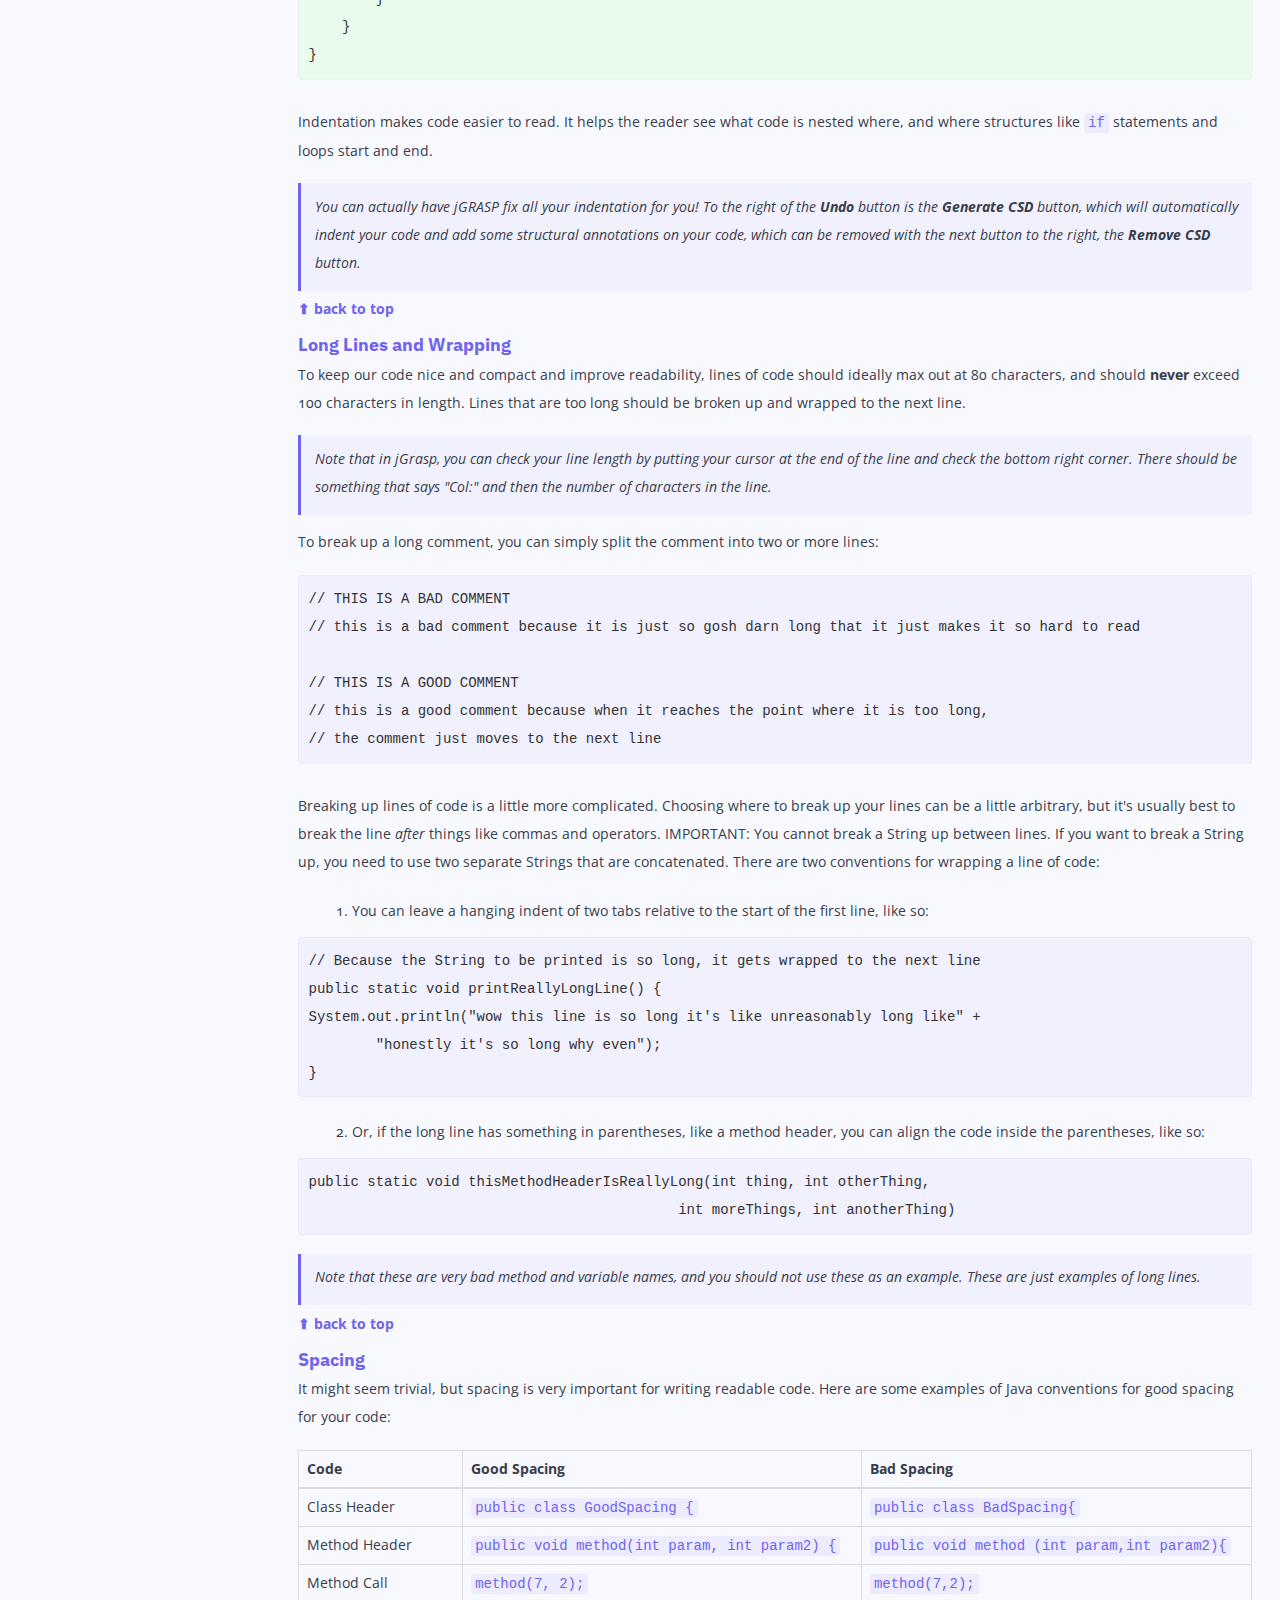
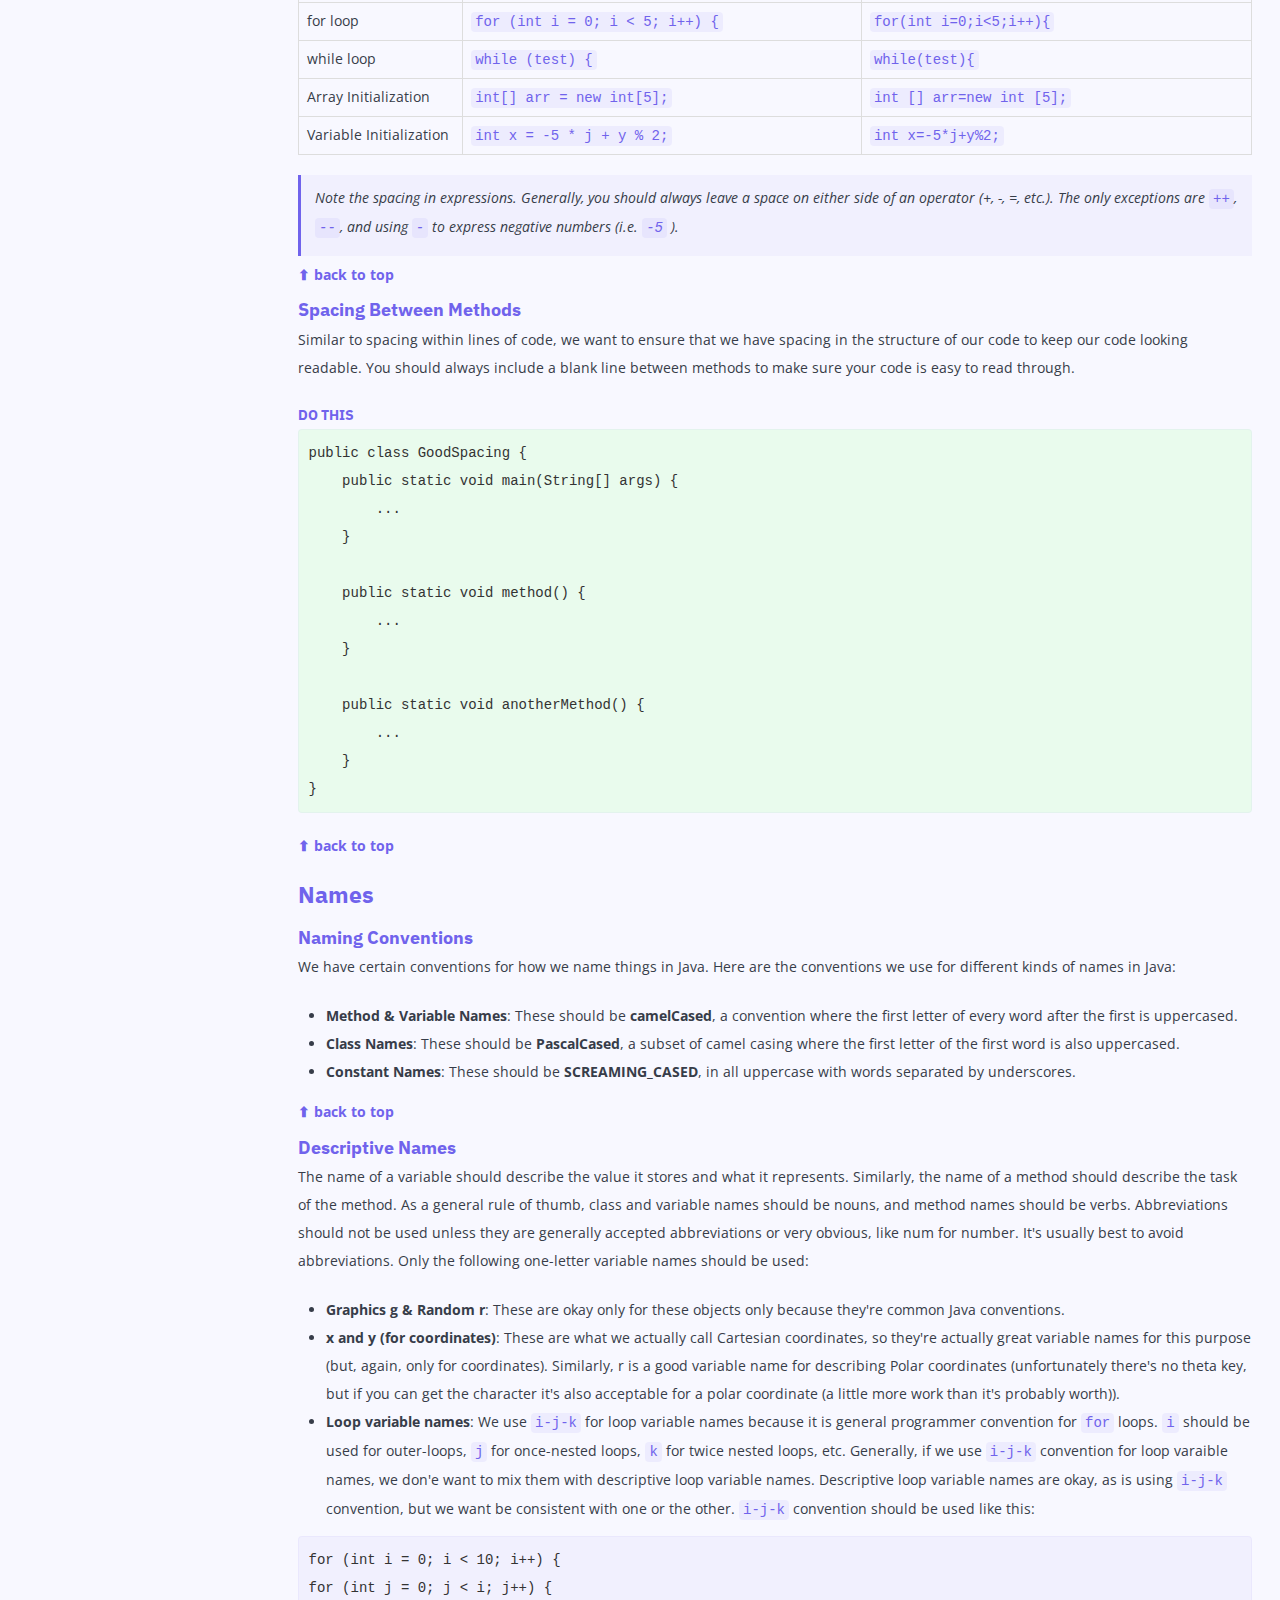
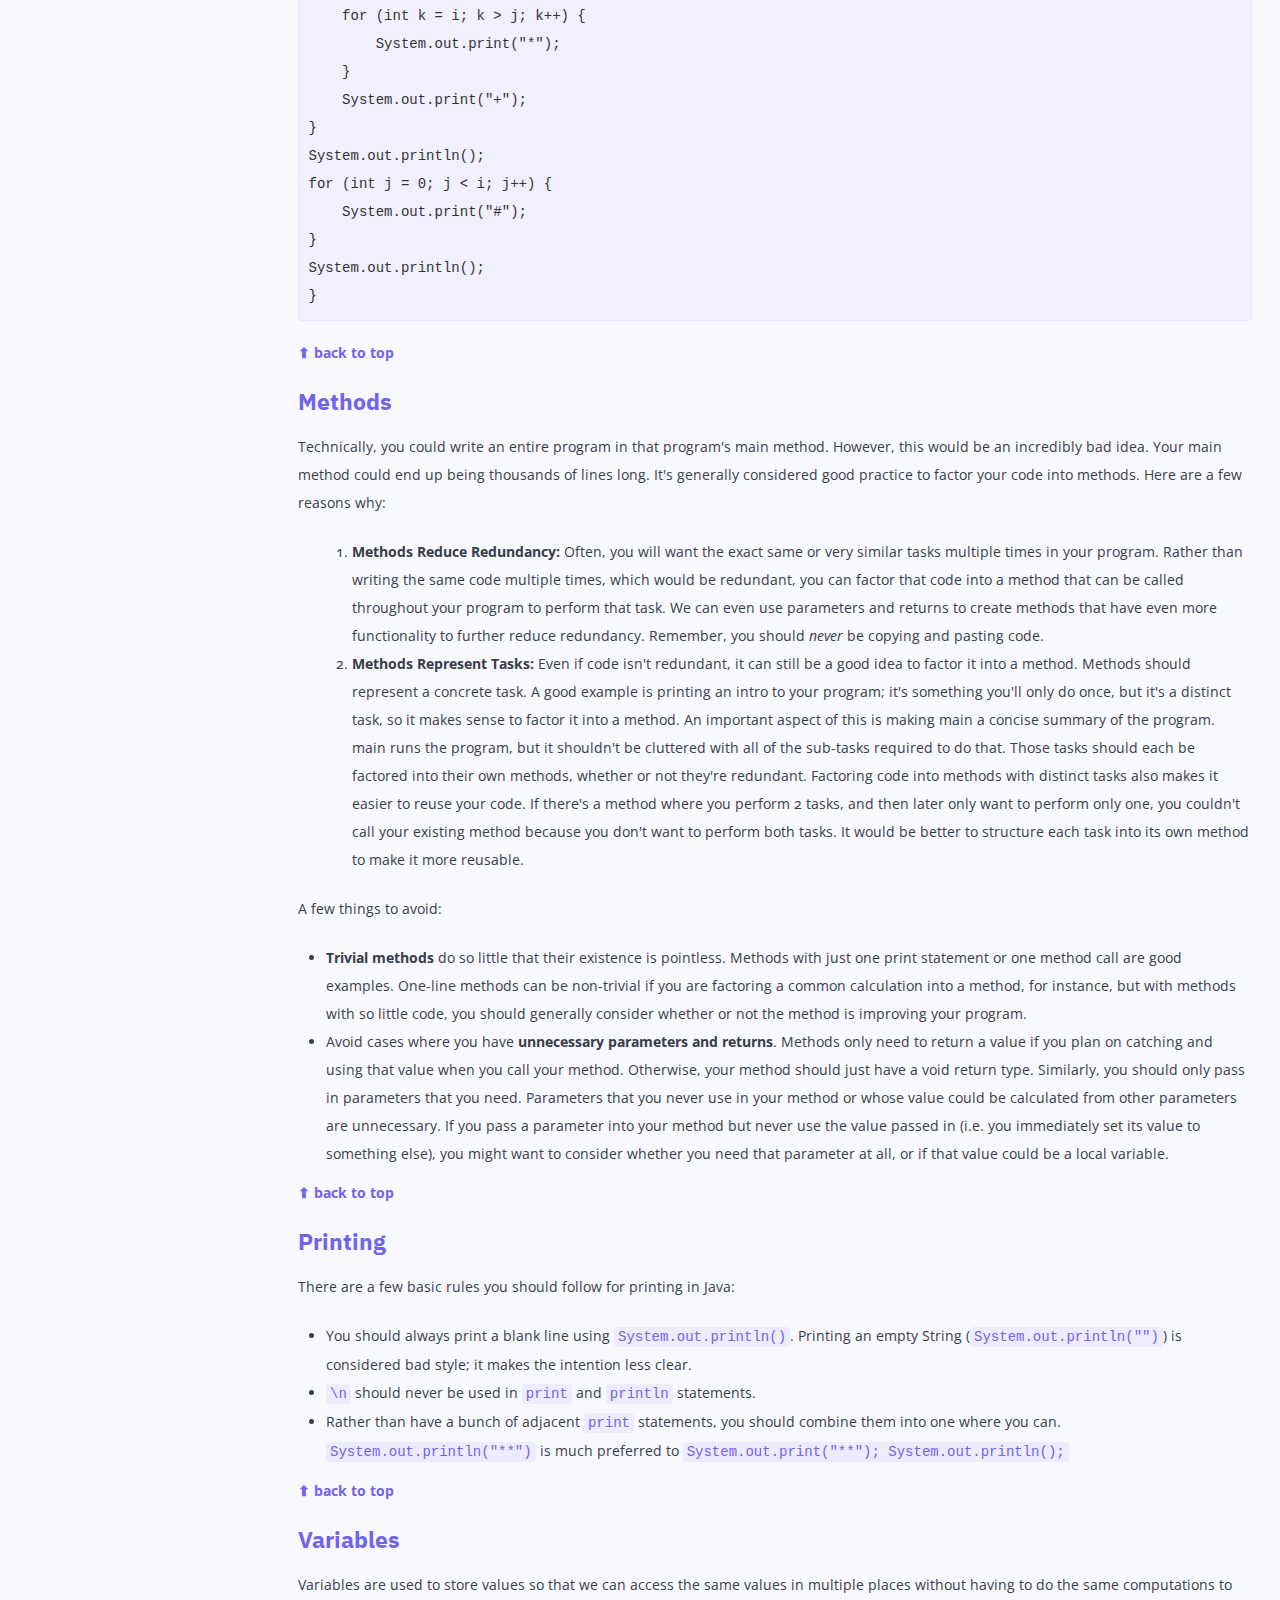
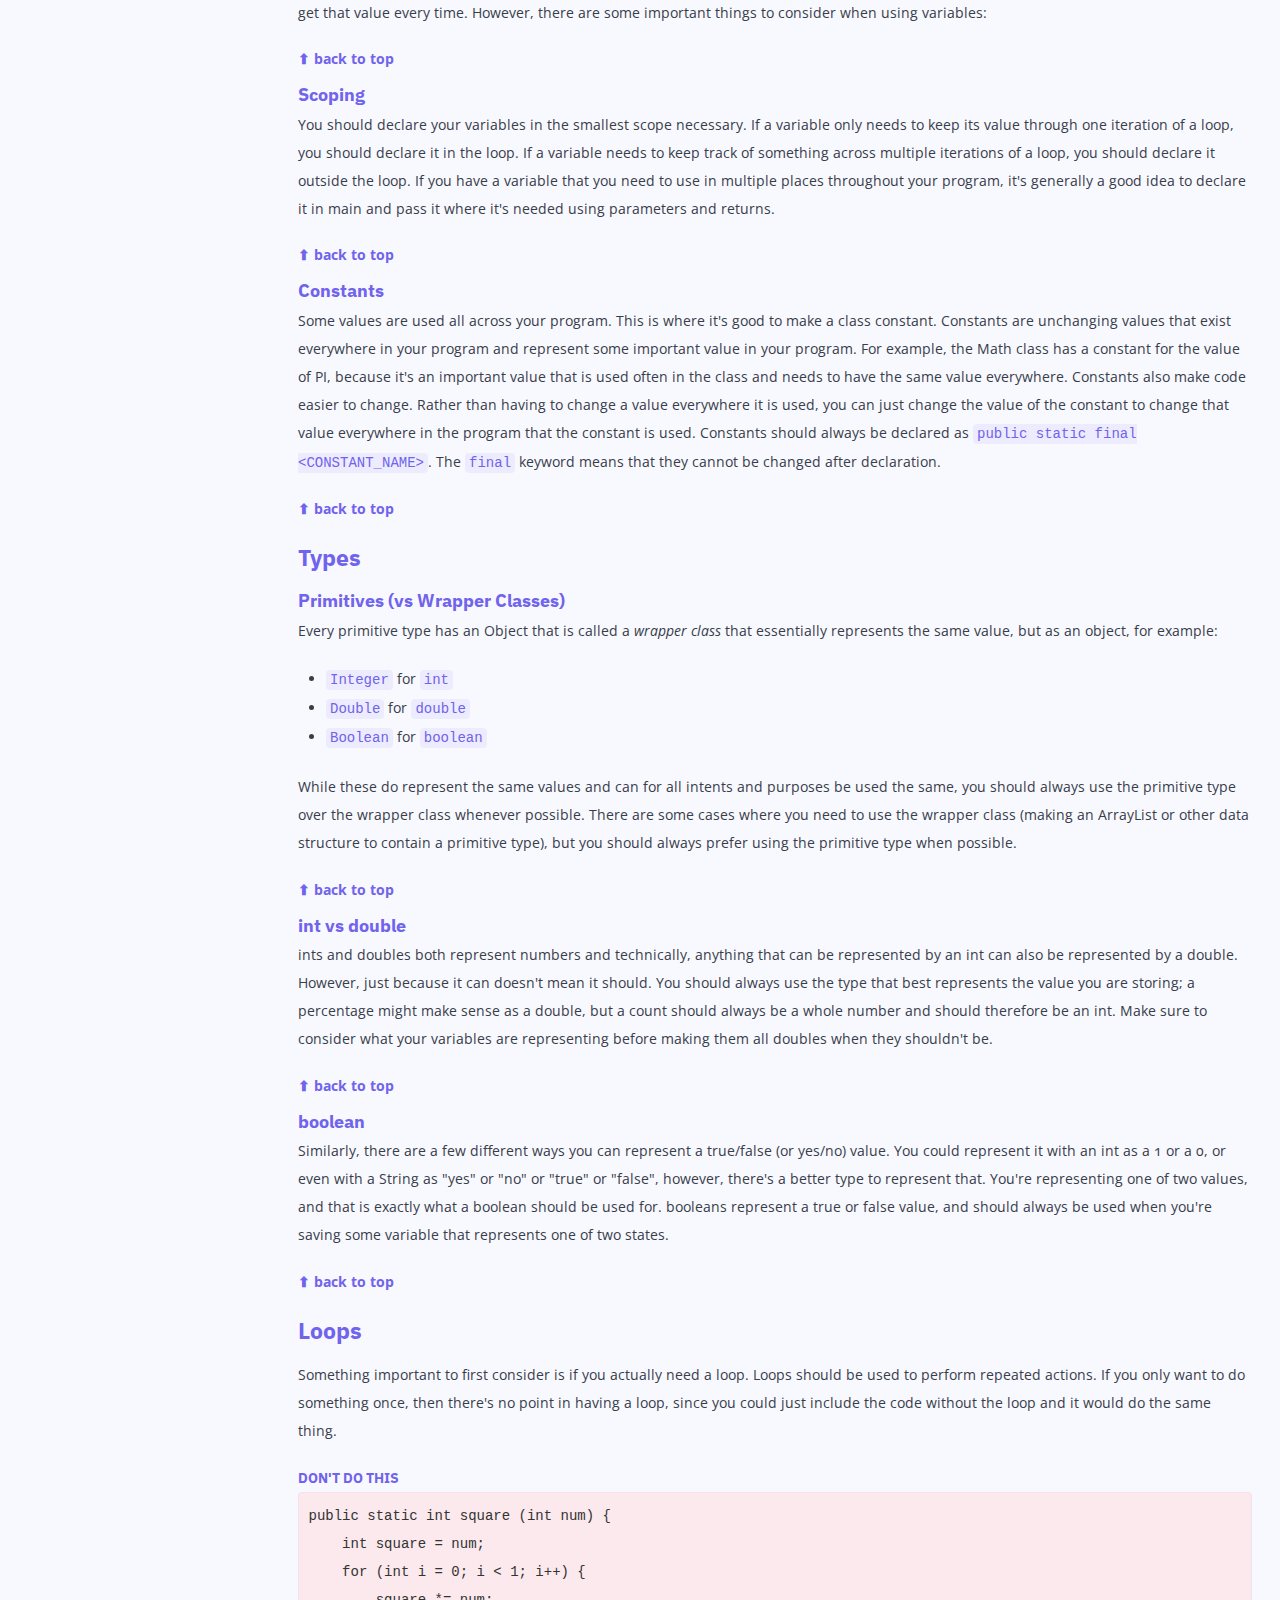
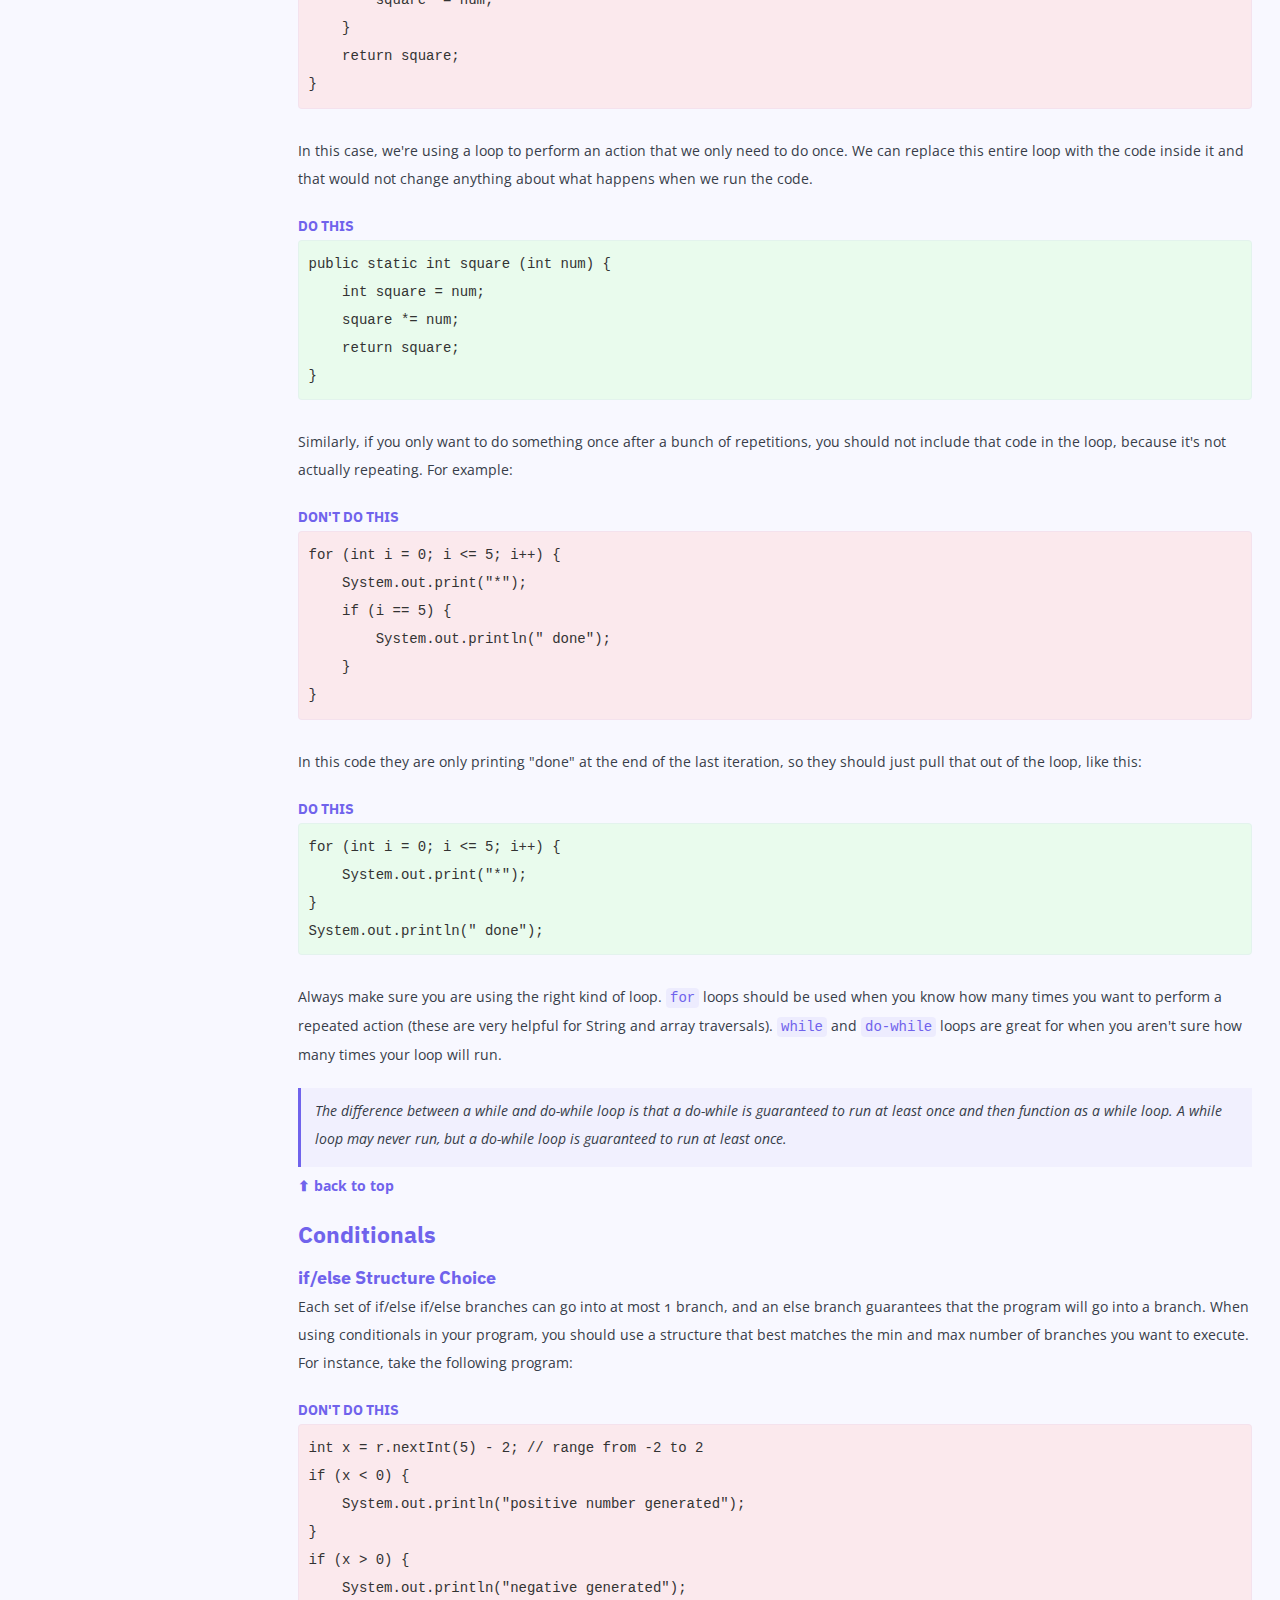
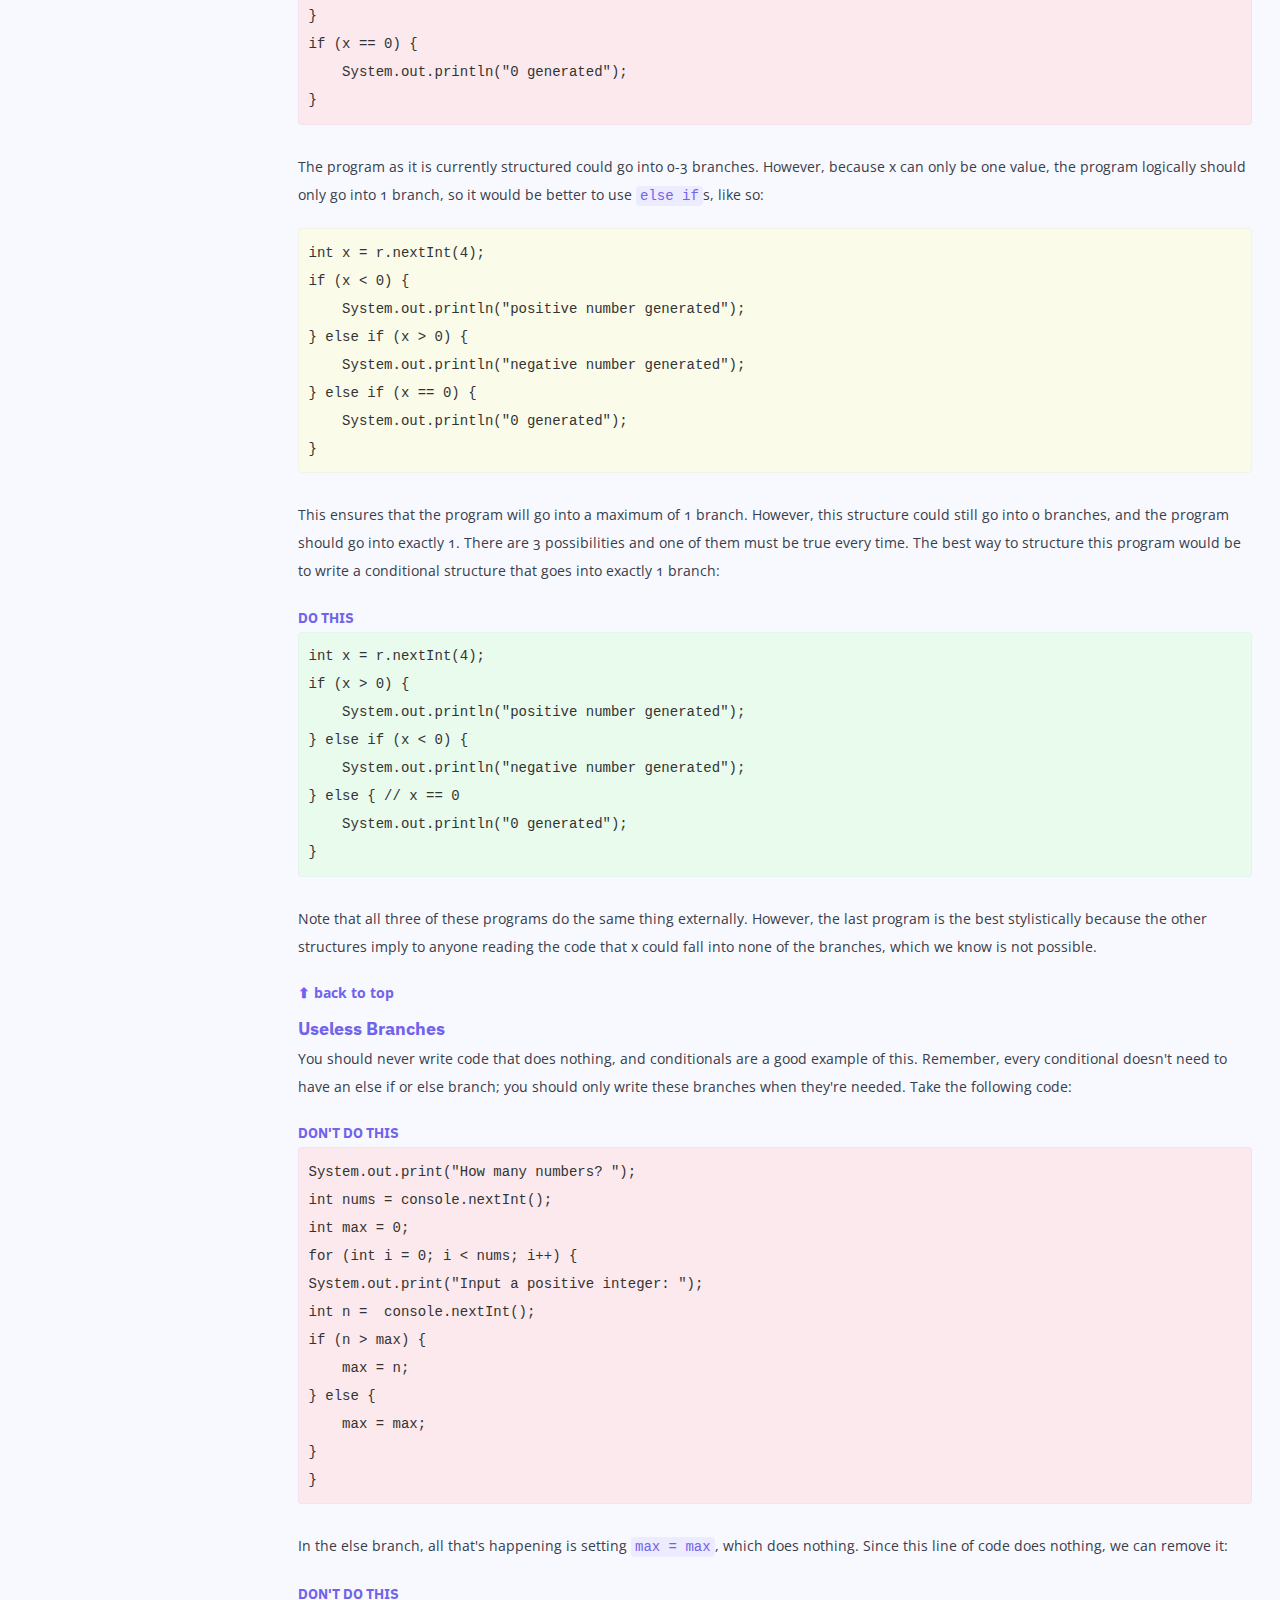
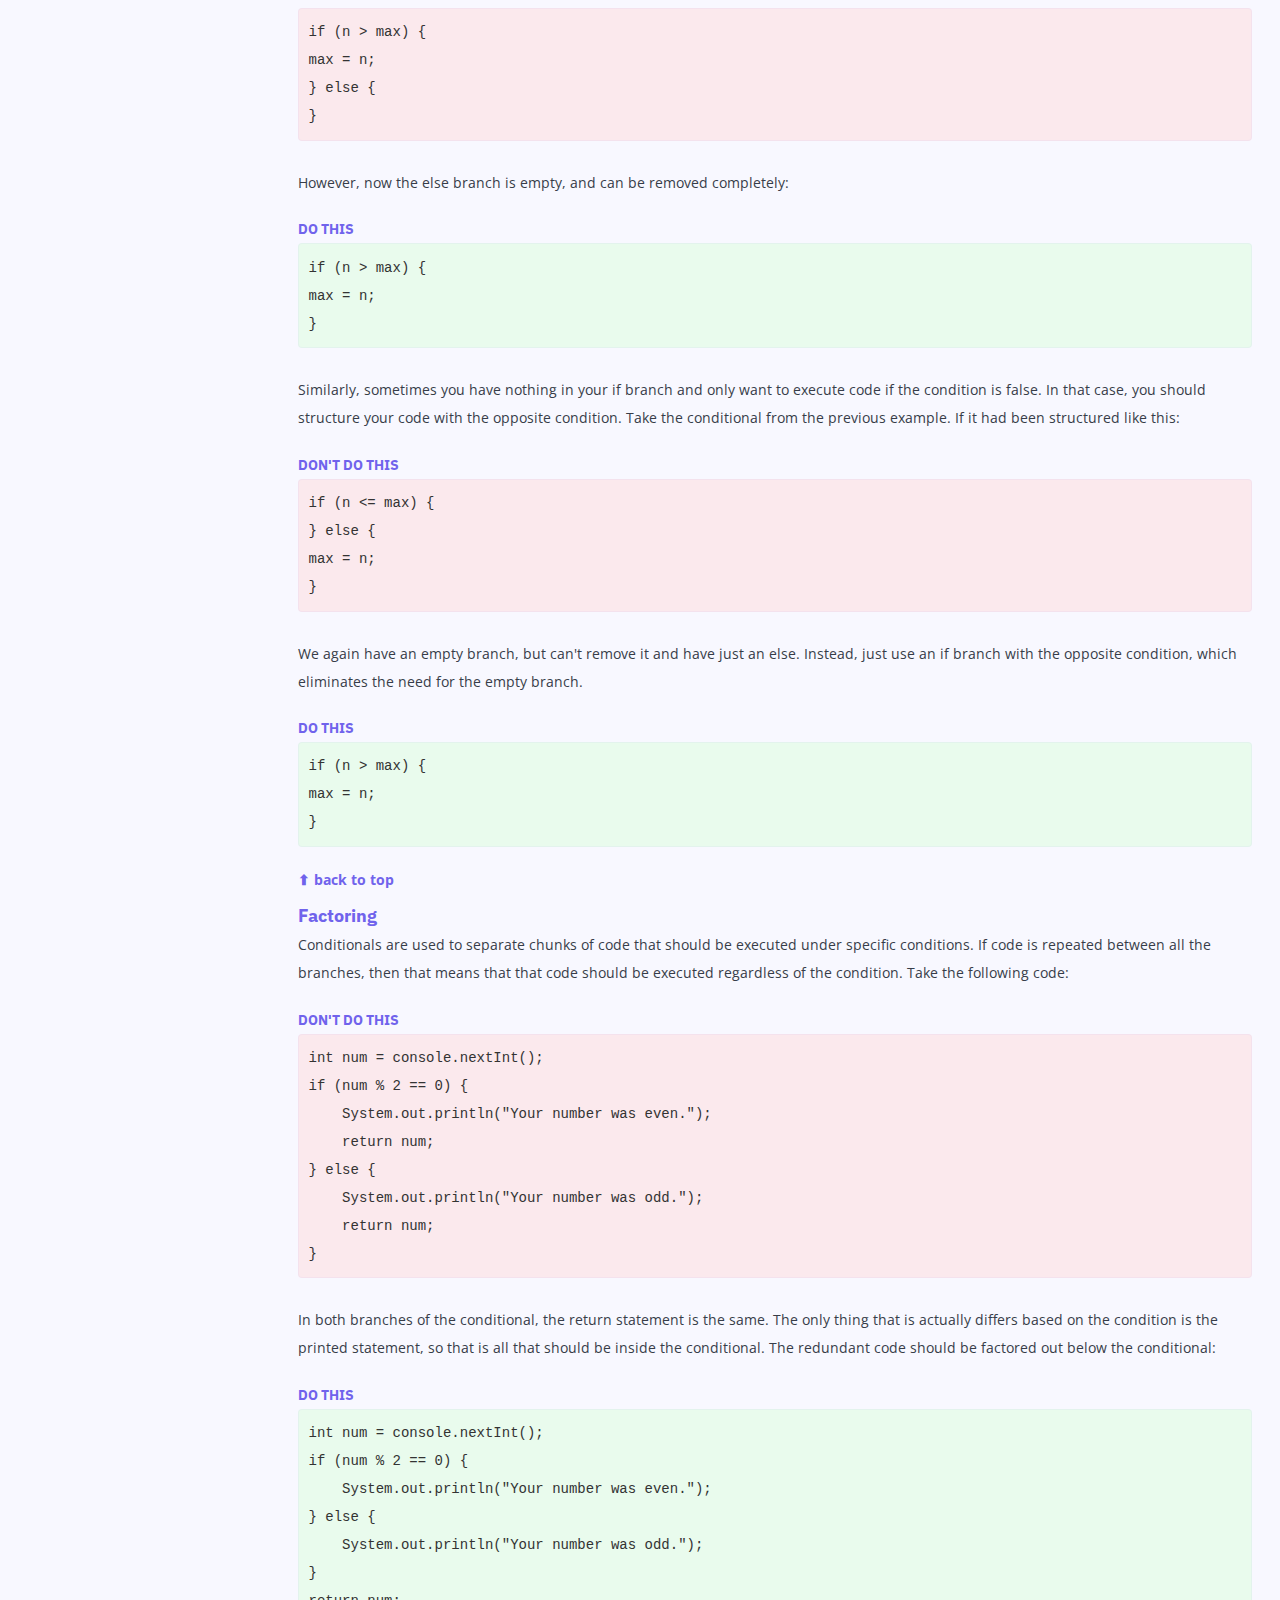
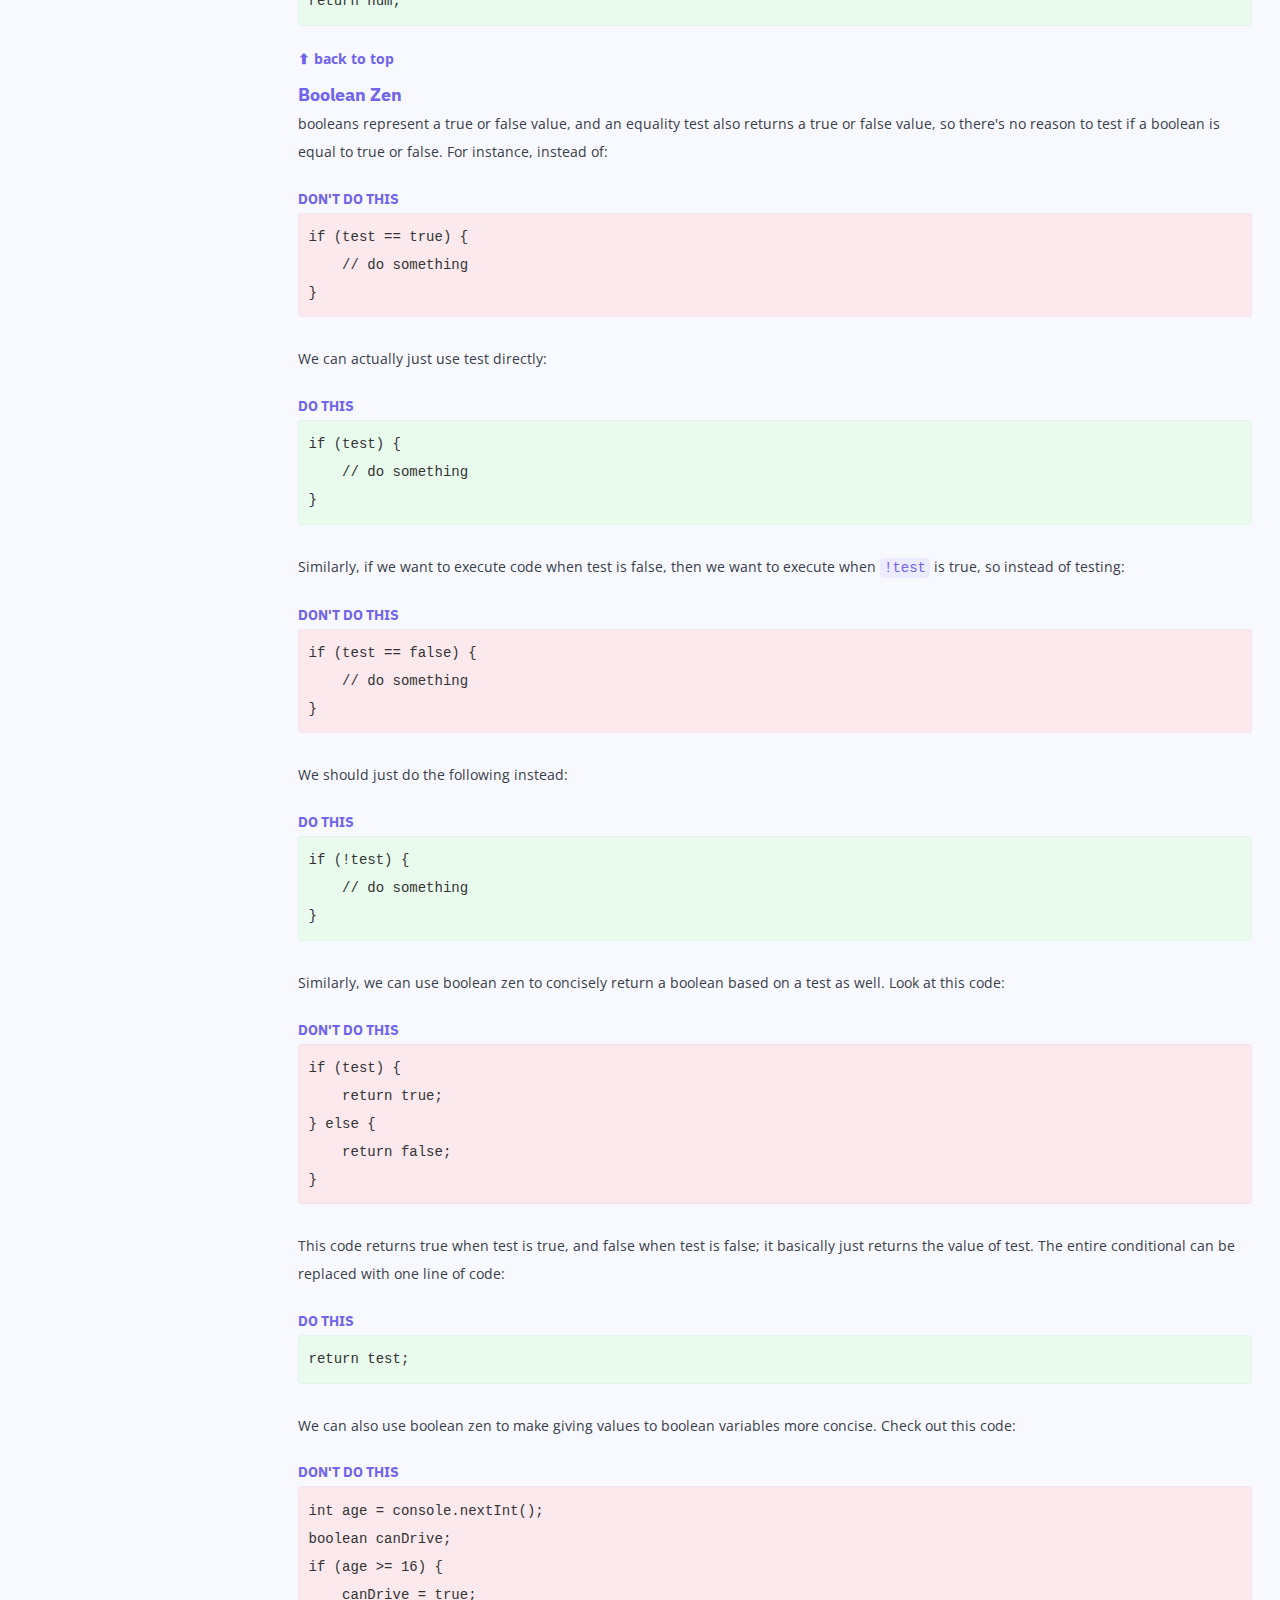
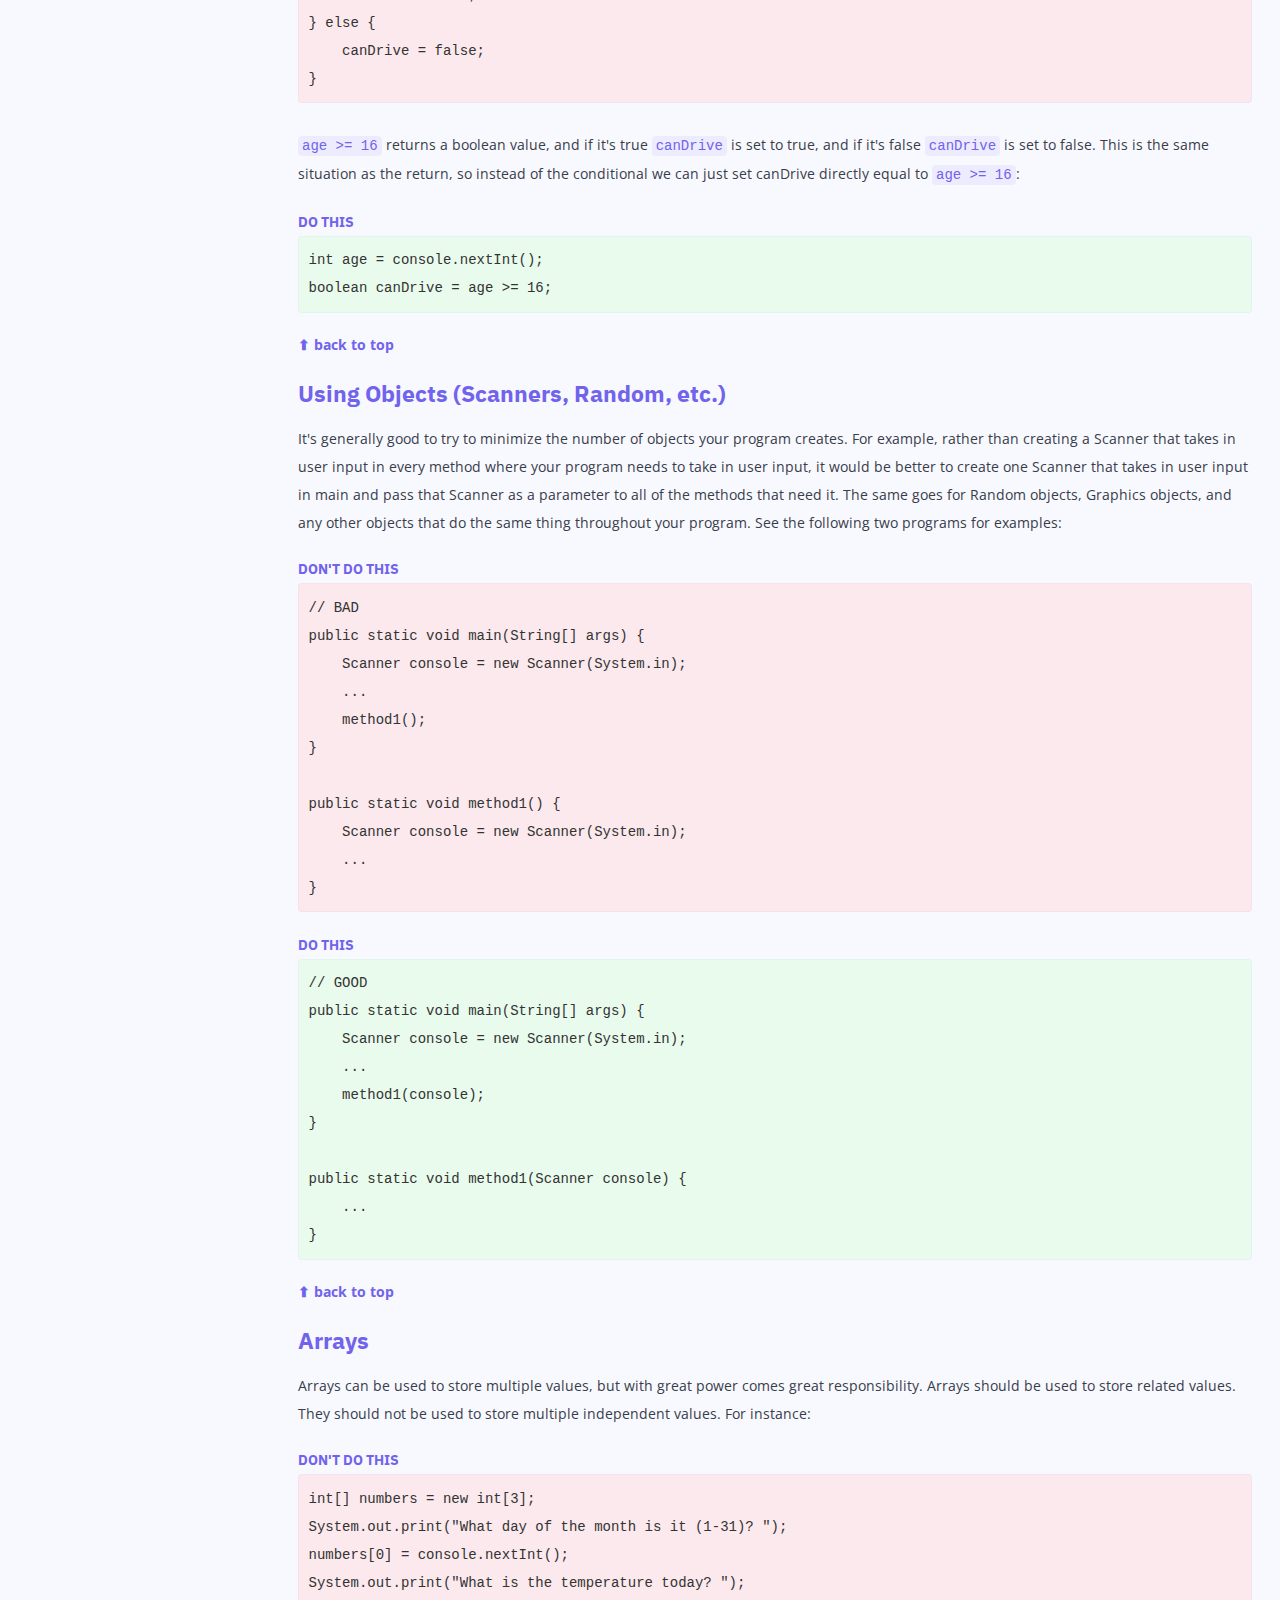
==== commit 2d29a655: "fix css link" ====
--- a/index.html
+++ b/index.html
@@ -5,7 +5,7 @@
     <meta name="viewport" content="width=device-width, initial-scale=1.0, shrink-to-fit=no">
     <meta name="author" content="Omar Ibrahim">
     <title>CSE142 Style Guide</title>
-    <link rel="stylesheet" type="text/css" href="../style/style.css" />
+    <link rel="stylesheet" type="text/css" href="css/style.css" />
 </head>
 <body>  
     <div class="d-flex">
--- a/css/style.css
+++ b/css/style.css
@@ -0,0 +1,1162 @@
+/*
+    colors:
+    light purple: rgba(112,99,236, 0.05)
+    green: rgb(209, 255, 211)
+    red: rgb(255, 209, 209)
+    yellow: rgb(253, 255, 201)
+*/
+@charset "UTF-8";
+@import url('https://fonts.googleapis.com/css?family=IBM+Plex+Sans:700|Open+Sans&display=swap');
+
+header {
+    display: flex;
+    justify-content: space-between;
+    height: 60px;
+}
+
+/* nav {
+    padding-top: .5rem;
+    margin-right: 1rem;
+    float: right;
+} */
+
+.site-header {
+    padding-left: 2rem;
+}
+/* header a {
+    /* color: ghostwhite; 
+    margin-left: 15px;
+    margin-right: 15px;
+    font-size: 16px;
+    margin-bottom: 10px;
+} */
+
+nav {
+    display: inline-block;
+}
+
+.container {
+    /* padding: 2%; */
+    /* max-width: 1024px; */
+    /* margin: 0 auto; */
+    margin-left: 270px;
+}
+
+#header {
+    text-align: left;
+}
+
+code{
+    /*color:#c7254e;*/
+    color: #7063EC;
+    /*background-color:#f9f2f4;*/
+    background-color: rgba(112,99,236, 0.075);
+    border-radius:4px
+}
+body {
+    font-family: 'Open Sans', sans-serif;
+    background-color: ghostwhite;
+}
+ul {
+    padding-inline-start: 1em;
+}
+#contributors {
+    margin-top: 0;
+}
+
+:target::before {
+    content: "";
+    display: block;
+    height: 4.2em; /* fixed header height */
+    margin-top: -3.8em; /* negative fixed header height */
+    visibility: hidden;
+}
+
+.bad-code {
+    background: rgba(255, 209, 209, 0.4)
+}
+
+.good-code {
+    background: rgba(209, 255, 211, 0.4)
+}
+
+.okay-code {
+    background: rgba(253, 255, 201, 0.4)
+}
+
+strong small {
+    font-family: 'IBM Plex Sans',sans-serif;
+    color: #7063EC;
+    font-size: 100%;
+    font-weight: bold;
+}
+
+.side-bar {
+    display: flex;
+    min-width: 264px;
+    width: auto;
+    flex-wrap: nowrap;
+    position: fixed;
+    height: 100%;
+    border-right: 1px solid #eeebee;
+    background-color: #7063EC;
+    padding-top: 2rem;
+}
+
+.nav-list {
+    padding: 0;
+    margin-top: 0;
+    margin-bottom: 0;
+    list-style: none;
+    width: 100%;
+}
+
+.nav-list .nav-list-item > .nav-list {
+    padding-left: 0.75rem;
+    list-style: none;
+}
+
+.nav-list-item {
+    color: ghostwhite;
+    font-weight: bold;
+    margin: 0;
+}
+
+.nav-list-link {
+    display: block;
+    padding-top: 0.25rem;
+    padding-bottom: 0.25rem;
+
+    padding-right: 3rem;
+    padding-left: 1rem;
+    min-height: 2rem;
+    line-height: 1.5rem;
+    padding-right: 2rem;
+    padding-left: 2rem;
+
+    color: ghostwhite;
+}
+
+.nav-list .nav-list-item .nav-list-link:hover, .nav-list .nav-list-item .nav-list-link.active {
+    background-color: ghostwhite;
+}
+
+.aux-nav {
+    height: 100%;
+    overflow-x: auto;
+    font-size: 12px !important;
+    padding-right: 1rem;
+}
+
+.aux-nav .aux-nav-list {
+    display: flex;
+    height: 100%;
+    padding: 0;
+    margin: 0;
+    list-style: none;
+}
+
+.aux-nav .aux-nav-list-item {
+    display: inline-block;
+    height: 100%;
+    padding: 0;
+    margin: 0;
+}
+
+.site-button {
+    display: flex;
+    height: 100%;
+    padding: 1rem;
+    align-items: center;
+}
+
+.site-button:hover, .site-button.active {
+    background-image: linear-gradient(-90deg, #ebedf5 0%, rgba(235, 237, 245, 0.8) 100%);
+}
+
+.d-flex {
+    display: flex;
+}
+
+.main-content-wrap {
+    padding: 0.5rem 2rem 2rem 2rem;
+}
+
+code,kbd{padding:2px 4px}
+kbd{color:#fff;background-color:#333;border-radius:3px;box-shadow:inset 0 -1px 0 rgba(0,0,0,.25)}
+kbd kbd{padding:0;font-size:100%;box-shadow:none}
+pre{display:block;margin:0 0 10px;word-break:break-all;word-wrap:break-word;color:#333;background-color:#f5f5f5;border:1px solid #ccc;border-radius:4px}
+pre code{padding:0;font-size:inherit;color:inherit;white-space:pre-wrap;background-color:transparent;border-radius:0}
+.pre-scrollable{max-height:340px;overflow-y:scroll}table{background-color:transparent}th{text-align:left}
+.table{width:100%;max-width:100%;margin-bottom:20px}
+.table>thead>tr>th{padding:8px;line-height:1.4285714;border-top:1px solid #ddd}
+.table>thead>tr>td,.table>tbody>tr>th,.table>tbody>tr>td,.table>tfoot>tr>th,.table>tfoot>tr>td{padding:8px;line-height:1.4285714;vertical-align:top;border-top:1px solid #ddd}
+.table>thead>tr>th{vertical-align:bottom;border-bottom:2px solid #ddd}
+.table>caption+thead>tr:first-child>th,.table>caption+thead>tr:first-child>td,.table>colgroup+thead>tr:first-child>th,.table>colgroup+thead>tr:first-child>td,.table>thead:first-child>tr:first-child>th,.table>thead:first-child>tr:first-child>td{border-top:0}
+.table>tbody+tbody{border-top:2px solid #ddd}
+.table .table{background-color:#fff}
+.table-condensed>thead>tr>th,.table-condensed>thead>tr>td,.table-condensed>tbody>tr>th,.table-condensed>tbody>tr>td,.table-condensed>tfoot>tr>th,.table-condensed>tfoot>tr>td{padding:5px}
+.table-bordered,.table-bordered>thead>tr>th,.table-bordered>thead>tr>td,.table-bordered>tbody>tr>th,.table-bordered>tbody>tr>td,.table-bordered>tfoot>tr>th,.table-bordered>tfoot>tr>td{border:1px solid #ddd}
+.table-bordered>thead>tr>th,.table-bordered>thead>tr>td{border-bottom-width:2px}
+.table-hover>tbody>tr:hover>td,.table-hover>tbody>tr:hover>th{background-color:#f5f5f5}
+table col[class*="col-"]{position:static;float:none;display:table-column}
+table td[class*="col-"],table th[class*="col-"]{position:static;float:none;display:table-cell}
+.table>thead>tr>td.active,.table>thead>tr>th.active,.table>thead>tr.active>td,.table>thead>tr.active>th,.table>tbody>tr>td.active,.table>tbody>tr>th.active,.table>tbody>tr.active>td,.table>tbody>tr.active>th,.table>tfoot>tr>td.active,.table>tfoot>tr>th.active,.table>tfoot>tr.active>td,.table>tfoot>tr.active>th{background-color:#f5f5f5}
+.table-hover>tbody>tr>td.active:hover,.table-hover>tbody>tr>th.active:hover,.table-hover>tbody>tr.active:hover>td,.table-hover>tbody>tr:hover>.active,.table-hover>tbody>tr.active:hover>th{background-color:#e8e8e8}
+.table>thead>tr>td.success,.table>thead>tr>th.success,.table>thead>tr.success>td,.table>thead>tr.success>th,.table>tbody>tr>td.success,.table>tbody>tr>th.success,.table>tbody>tr.success>td,.table>tbody>tr.success>th,.table>tfoot>tr>td.success,.table>tfoot>tr>th.success,.table>tfoot>tr.success>td,.table>tfoot>tr.success>th{background-color:#dff0d8}
+.table-hover>tbody>tr>td.success:hover,.table-hover>tbody>tr>th.success:hover,.table-hover>tbody>tr.success:hover>td,.table-hover>tbody>tr:hover>.success,.table-hover>tbody>tr.success:hover>th{background-color:#d0e9c6}
+.table>thead>tr>td.info,.table>thead>tr>th.info,.table>thead>tr.info>td,.table>thead>tr.info>th,.table>tbody>tr>td.info,.table>tbody>tr>th.info,.table>tbody>tr.info>td,.table>tbody>tr.info>th,.table>tfoot>tr>td.info,.table>tfoot>tr>th.info,.table>tfoot>tr.info>td,.table>tfoot>tr.info>th{background-color:#d9edf7}
+.table-hover>tbody>tr>td.info:hover,.table-hover>tbody>tr>th.info:hover,.table-hover>tbody>tr.info:hover>td,.table-hover>tbody>tr:hover>.info,.table-hover>tbody>tr.info:hover>th{background-color:#c4e3f3}
+.table>thead>tr>td.warning,.table>thead>tr>th.warning,.table>thead>tr.warning>td,.table>thead>tr.warning>th,.table>tbody>tr>td.warning,.table>tbody>tr>th.warning,.table>tbody>tr.warning>td,.table>tbody>tr.warning>th,.table>tfoot>tr>td.warning,.table>tfoot>tr>th.warning,.table>tfoot>tr.warning>td,.table>tfoot>tr.warning>th{background-color:#fcf8e3}
+.table-hover>tbody>tr>td.warning:hover,.table-hover>tbody>tr>th.warning:hover,.table-hover>tbody>tr.warning:hover>td,.table-hover>tbody>tr:hover>.warning,.table-hover>tbody>tr.warning:hover>th{background-color:#faf2cc}
+.table>thead>tr>td.danger,.table>thead>tr>th.danger,.table>thead>tr.danger>td,.table>thead>tr.danger>th,.table>tbody>tr>td.danger,.table>tbody>tr>th.danger,.table>tbody>tr.danger>td,.table>tbody>tr.danger>th,.table>tfoot>tr>td.danger,.table>tfoot>tr>th.danger,.table>tfoot>tr.danger>td,.table>tfoot>tr.danger>th{background-color:#f2dede}
+.table-hover>tbody>tr>td.danger:hover,.table-hover>tbody>tr>th.danger:hover,.table-hover>tbody>tr.danger:hover>td,.table-hover>tbody>tr:hover>.danger,.table-hover>tbody>tr.danger:hover>th{background-color:#ebcccc}
+fieldset{border:0;min-width:0}
+legend{display:block;width:100%;margin-bottom:20px;font-size:21px;line-height:inherit;color:#333;border-bottom:1px solid #e5e5e5}
+label{display:inline-block;max-width:100%;margin-bottom:5px;font-weight:700}
+input[type="radio"],input[type="checkbox"]{margin:4px 0 0;margin-top:1px \9;line-height:normal}
+input[type="file"]{display:block}
+input[type="range"]{display:block;width:100%}
+select[multiple],select[size]{height:auto}
+input[type="file"]:focus,input[type="radio"]:focus,input[type="checkbox"]:focus{outline:thin dotted;outline:5px auto -webkit-focus-ring-color;outline-offset:-2px}
+output{padding-top:7px}
+output,.form-control{display:block;font-size:14px;line-height:1.4285714;color:#555}
+.form-control{width:100%;height:34px;padding:6px 12px;background-color:#fff;background-image:none;border:1px solid #ccc;border-radius:4px;box-shadow:inset 0 1px 1px rgba(0,0,0,.075);-webkit-transition:border-color ease-in-out .15s,box-shadow ease-in-out .15s;transition:border-color ease-in-out .15s,box-shadow ease-in-out .15s}
+.form-control:focus{border-color:#66afe9;outline:0;box-shadow:inset 0 1px 1px rgba(0,0,0,.075),0 0 8px rgba(102,175,233,.6)}
+.form-control::-moz-placeholder{color:#777;opacity:1}
+.form-control:-ms-input-placeholder{color:#777}
+.form-control::-webkit-input-placeholder{color:#777}
+.form-control[disabled],.form-control[readonly],fieldset[disabled] .form-control{cursor:not-allowed;background-color:#eee;opacity:1}
+textarea.form-control{height:auto}
+input[type="date"],input[type="time"],input[type="datetime-local"],input[type="month"]{line-height:34px;line-height:1.4285714 \0}
+input[type="date"].input-sm,.form-horizontal .form-group-sm input[type="date"].form-control,.input-group-sm>input[type="date"].form-control,.input-group-sm>input[type="date"].input-group-addon,.input-group-sm>.input-group-btn>input[type="date"].btn,input[type="time"].input-sm,.form-horizontal .form-group-sm input[type="time"].form-control,.input-group-sm>input[type="time"].form-control,.input-group-sm>input[type="time"].input-group-addon,.input-group-sm>.input-group-btn>input[type="time"].btn,input[type="datetime-local"].input-sm,.form-horizontal .form-group-sm input[type="datetime-local"].form-control,.input-group-sm>input[type="datetime-local"].form-control,.input-group-sm>input[type="datetime-local"].input-group-addon,.input-group-sm>.input-group-btn>input[type="datetime-local"].btn,input[type="month"].input-sm,.form-horizontal .form-group-sm input[type="month"].form-control,.input-group-sm>input[type="month"].form-control,.input-group-sm>input[type="month"].input-group-addon,.input-group-sm>.input-group-btn>input[type="month"].btn{line-height:30px}
+input[type="date"].input-lg,.form-horizontal .form-group-lg input[type="date"].form-control,.input-group-lg>input[type="date"].form-control,.input-group-lg>input[type="date"].input-group-addon,.input-group-lg>.input-group-btn>input[type="date"].btn,input[type="time"].input-lg,.form-horizontal .form-group-lg input[type="time"].form-control,.input-group-lg>input[type="time"].form-control,.input-group-lg>input[type="time"].input-group-addon,.input-group-lg>.input-group-btn>input[type="time"].btn,input[type="datetime-local"].input-lg,.form-horizontal .form-group-lg input[type="datetime-local"].form-control,.input-group-lg>input[type="datetime-local"].form-control,.input-group-lg>input[type="datetime-local"].input-group-addon,.input-group-lg>.input-group-btn>input[type="datetime-local"].btn,input[type="month"].input-lg,.form-horizontal .form-group-lg input[type="month"].form-control,.input-group-lg>input[type="month"].form-control,.input-group-lg>input[type="month"].input-group-addon,.input-group-lg>.input-group-btn>input[type="month"].btn{line-height:46px}
+.form-group{margin-bottom:15px}.radio,.checkbox{position:relative;display:block;min-height:20px;margin-top:10px;margin-bottom:10px}
+.radio label,.checkbox label{padding-left:20px;margin-bottom:0;font-weight:400;cursor:pointer}
+.radio input[type="radio"],.radio-inline input[type="radio"],.checkbox input[type="checkbox"],.checkbox-inline input[type="checkbox"]{position:absolute;margin-left:-20px;margin-top:4px \9}
+.radio+.radio,.checkbox+.checkbox{margin-top:-5px}
+.radio-inline,.checkbox-inline{display:inline-block;padding-left:20px;margin-bottom:0;vertical-align:middle;font-weight:400;cursor:pointer}
+.radio-inline+.radio-inline,.checkbox-inline+.checkbox-inline{margin-top:0;margin-left:10px}input[type="radio"][disabled],input[type="radio"].disabled,fieldset[disabled] input[type="radio"],input[type="checkbox"][disabled],input[type="checkbox"].disabled,fieldset[disabled] input[type="checkbox"],.radio-inline.disabled,fieldset[disabled] .radio-inline,.checkbox-inline.disabled,fieldset[disabled] .checkbox-inline,.radio.disabled label,fieldset[disabled] .radio label,.checkbox.disabled label,fieldset[disabled] .checkbox label{cursor:not-allowed}
+.form-control-static{padding-top:7px;padding-bottom:7px;margin-bottom:0}
+.form-control-static.input-lg,.form-horizontal .form-group-lg .form-control-static.form-control,.input-group-lg>.form-control-static.form-control,.input-group-lg>.form-control-static.input-group-addon,.input-group-lg>.input-group-btn>.form-control-static.btn,.form-control-static.input-sm,.form-horizontal .form-group-sm .form-control-static.form-control,.input-group-sm>.form-control-static.form-control,.input-group-sm>.form-control-static.input-group-addon,.input-group-sm>.input-group-btn>.form-control-static.btn{padding-left:0;padding-right:0}
+.input-sm,.form-horizontal .form-group-sm .form-control,.input-group-sm>.form-control{height:30px;padding:5px 10px;font-size:12px;line-height:1.5;border-radius:3px}
+.input-group-sm>.input-group-addon{height:30px;line-height:1.5}
+.input-group-sm>.input-group-btn>.btn{height:30px;padding:5px 10px;font-size:12px;line-height:1.5;border-radius:3px}
+select.input-sm,.form-horizontal .form-group-sm select.form-control,.input-group-sm>select.form-control,.input-group-sm>select.input-group-addon,.input-group-sm>.input-group-btn>select.btn{height:30px;line-height:30px}
+textarea.input-sm,.form-horizontal .form-group-sm textarea.form-control,.input-group-sm>textarea.form-control,.input-group-sm>textarea.input-group-addon,.input-group-sm>.input-group-btn>textarea.btn,select[multiple].input-sm,.form-horizontal .form-group-sm select[multiple].form-control,.input-group-sm>select[multiple].form-control,.input-group-sm>select[multiple].input-group-addon,.input-group-sm>.input-group-btn>select[multiple].btn{height:auto}
+.input-lg,.form-horizontal .form-group-lg .form-control,.input-group-lg>.form-control{height:46px;padding:10px 16px;font-size:18px;line-height:1.33;border-radius:6px}
+.input-group-lg>.input-group-addon{height:46px;line-height:1.33}
+.input-group-lg>.input-group-btn>.btn{height:46px;padding:10px 16px;font-size:18px;line-height:1.33;border-radius:6px}
+select.input-lg,.form-horizontal .form-group-lg select.form-control,.input-group-lg>select.form-control,.input-group-lg>select.input-group-addon,.input-group-lg>.input-group-btn>select.btn{height:46px;line-height:46px}
+textarea.input-lg,.form-horizontal .form-group-lg textarea.form-control,.input-group-lg>textarea.form-control,.input-group-lg>textarea.input-group-addon,.input-group-lg>.input-group-btn>textarea.btn,select[multiple].input-lg,.form-horizontal .form-group-lg select[multiple].form-control,.input-group-lg>select[multiple].form-control,.input-group-lg>select[multiple].input-group-addon,.input-group-lg>.input-group-btn>select[multiple].btn{height:auto}
+.has-feedback{position:relative}
+.has-feedback .form-control{padding-right:42.5px}
+.form-control-feedback{position:absolute;top:25px;right:0;z-index:2;display:block;width:34px;height:34px;line-height:34px;text-align:center}
+.input-lg+.form-control-feedback,.form-horizontal .form-group-lg .form-control+.form-control-feedback,.input-group-lg>.form-control+.form-control-feedback,.input-group-lg>.input-group-addon+.form-control-feedback,.input-group-lg>.input-group-btn>.btn+.form-control-feedback{width:46px;height:46px;line-height:46px}
+.input-sm+.form-control-feedback,.form-horizontal .form-group-sm .form-control+.form-control-feedback,.input-group-sm>.form-control+.form-control-feedback,.input-group-sm>.input-group-addon+.form-control-feedback,.input-group-sm>.input-group-btn>.btn+.form-control-feedback{width:30px;height:30px;line-height:30px}.has-success .help-block,.has-success .control-label,.has-success .radio,.has-success .checkbox,.has-success .radio-inline,.has-success .checkbox-inline{color:#3c763d}.has-success .form-control{border-color:#3c763d;box-shadow:inset 0 1px 1px rgba(0,0,0,.075)}
+.has-success .form-control:focus{border-color:#2b542c;box-shadow:inset 0 1px 1px rgba(0,0,0,.075),0 0 6px #67b168}
+.has-success .input-group-addon{color:#3c763d;border-color:#3c763d;background-color:#dff0d8}
+.has-success .form-control-feedback{color:#3c763d}
+.has-warning .help-block,.has-warning .control-label,.has-warning .radio,.has-warning .checkbox,.has-warning .radio-inline,.has-warning .checkbox-inline{color:#8a6d3b}
+.has-warning .form-control{border-color:#8a6d3b;box-shadow:inset 0 1px 1px rgba(0,0,0,.075)}
+.has-warning .form-control:focus{border-color:#66512c;box-shadow:inset 0 1px 1px rgba(0,0,0,.075),0 0 6px #c0a16b}
+.has-warning .input-group-addon{color:#8a6d3b;border-color:#8a6d3b;background-color:#fcf8e3}
+.has-warning .form-control-feedback{color:#8a6d3b}
+.has-error .help-block,.has-error .control-label,.has-error .radio,.has-error .checkbox,.has-error .radio-inline,.has-error .checkbox-inline{color:#a94442}
+.has-error .form-control{border-color:#a94442;box-shadow:inset 0 1px 1px rgba(0,0,0,.075)}
+.has-error .form-control:focus{border-color:#843534;box-shadow:inset 0 1px 1px rgba(0,0,0,.075),0 0 6px #ce8483}
+.has-error .input-group-addon{color:#a94442;border-color:#a94442;background-color:#f2dede}
+.has-error .form-control-feedback{color:#a94442}
+.has-feedback label.sr-only~.form-control-feedback{top:0}
+.help-block{display:block;margin-top:5px;margin-bottom:10px;color:#737373}
+.form-horizontal .radio,.form-horizontal .checkbox,.form-horizontal .radio-inline,.form-horizontal .checkbox-inline{margin-top:0;margin-bottom:0;padding-top:7px}
+.form-horizontal .radio,.form-horizontal .checkbox{min-height:27px}
+.form-horizontal .form-group{margin-left:-15px;margin-right:-15px}
+.form-horizontal .form-group:before{content:" ";display:table}
+.form-horizontal .form-group:after{content:" ";display:table;clear:both}
+.form-horizontal .has-feedback .form-control-feedback{top:0;right:15px}
+.btn{display:inline-block;vertical-align:middle;cursor:pointer;background-image:none;border:1px solid transparent;white-space:nowrap;-webkit-user-select:none;-moz-user-select:none;-ms-user-select:none;user-select:none}
+.btn:focus,.btn:active:focus,.btn.active:focus{outline:thin dotted;outline:5px auto -webkit-focus-ring-color;outline-offset:-2px}
+.btn:hover,.btn:focus{color:#333;text-decoration:none}
+.btn:active,.btn.active{outline:0;background-image:none;box-shadow:inset 0 3px 5px rgba(0,0,0,.125)}
+.btn.disabled,.btn[disabled],fieldset[disabled] .btn{cursor:not-allowed;pointer-events:none;opacity:.65;filter:alpha(opacity=65);box-shadow:none}
+.btn-default{color:#333;background-color:#fff;border-color:#ccc}
+.btn-default:hover,.btn-default:focus,.btn-default:active,.btn-default.active,.open>.btn-default.dropdown-toggle{color:#333;background-color:#e6e6e6;border-color:#adadad}
+.btn-default:active,.btn-default.active,.open>.btn-default.dropdown-toggle{background-image:none}
+.btn-default.disabled,.btn-default.disabled:hover,.btn-default.disabled:focus,.btn-default.disabled:active,.btn-default.disabled.active,.btn-default[disabled],.btn-default[disabled]:hover,.btn-default[disabled]:focus,.btn-default[disabled]:active,.btn-default[disabled].active,fieldset[disabled] .btn-default,fieldset[disabled] .btn-default:hover,fieldset[disabled] .btn-default:focus,fieldset[disabled] .btn-default:active,fieldset[disabled] .btn-default.active{background-color:#fff;border-color:#ccc}
+.btn-default .badge{color:#fff;background-color:#333}
+.btn-primary{color:#fff;background-color:#428bca;border-color:#357ebd}
+.btn-primary:hover,.btn-primary:focus,.btn-primary:active,.btn-primary.active,.open>.btn-primary.dropdown-toggle{color:#fff;background-color:#3071a9;border-color:#285e8e}
+.btn-primary:active,.btn-primary.active,.open>.btn-primary.dropdown-toggle{background-image:none}
+.btn-primary.disabled,.btn-primary.disabled:hover,.btn-primary.disabled:focus,.btn-primary.disabled:active,.btn-primary.disabled.active,.btn-primary[disabled],.btn-primary[disabled]:hover,.btn-primary[disabled]:focus,.btn-primary[disabled]:active,.btn-primary[disabled].active,fieldset[disabled] .btn-primary,fieldset[disabled] .btn-primary:hover,fieldset[disabled] .btn-primary:focus,fieldset[disabled] .btn-primary:active,fieldset[disabled] .btn-primary.active{background-color:#428bca;border-color:#357ebd}
+.btn-primary .badge{color:#428bca;background-color:#fff}
+.btn-success{color:#fff;background-color:#5cb85c;border-color:#4cae4c}
+.btn-success:hover,.btn-success:focus,.btn-success:active,.btn-success.active,.open>.btn-success.dropdown-toggle{color:#fff;background-color:#449d44;border-color:#398439}
+.btn-success:active,.btn-success.active,.open>.btn-success.dropdown-toggle{background-image:none}
+.btn-success.disabled,.btn-success.disabled:hover,.btn-success.disabled:focus,.btn-success.disabled:active,.btn-success.disabled.active,.btn-success[disabled],.btn-success[disabled]:hover,.btn-success[disabled]:focus,.btn-success[disabled]:active,.btn-success[disabled].active,fieldset[disabled] .btn-success,fieldset[disabled] .btn-success:hover,fieldset[disabled] .btn-success:focus,fieldset[disabled] .btn-success:active,fieldset[disabled] .btn-success.active{background-color:#5cb85c;border-color:#4cae4c}
+.btn-success .badge{color:#5cb85c;background-color:#fff}
+.btn-info{color:#fff;background-color:#5bc0de;border-color:#46b8da}
+.btn-info:hover,.btn-info:focus,.btn-info:active,.btn-info.active,.open>.btn-info.dropdown-toggle{color:#fff;background-color:#31b0d5;border-color:#269abc}
+.btn-info:active,.btn-info.active,.open>.btn-info.dropdown-toggle{background-image:none}
+.btn-info.disabled,.btn-info.disabled:hover,.btn-info.disabled:focus,.btn-info.disabled:active,.btn-info.disabled.active,.btn-info[disabled],.btn-info[disabled]:hover,.btn-info[disabled]:focus,.btn-info[disabled]:active,.btn-info[disabled].active,fieldset[disabled] .btn-info,fieldset[disabled] .btn-info:hover,fieldset[disabled] .btn-info:focus,fieldset[disabled] .btn-info:active,fieldset[disabled] .btn-info.active{background-color:#5bc0de;border-color:#46b8da}
+.btn-info .badge{color:#5bc0de;background-color:#fff}
+.btn-warning{color:#fff;background-color:#f0ad4e;border-color:#eea236}
+.btn-warning:hover,.btn-warning:focus,.btn-warning:active,.btn-warning.active,.open>.btn-warning.dropdown-toggle{color:#fff;background-color:#ec971f;border-color:#d58512}
+.btn-warning:active,.btn-warning.active,.open>.btn-warning.dropdown-toggle{background-image:none}
+.btn-warning.disabled,.btn-warning.disabled:hover,.btn-warning.disabled:focus,.btn-warning.disabled:active,.btn-warning.disabled.active,.btn-warning[disabled],.btn-warning[disabled]:hover,.btn-warning[disabled]:focus,.btn-warning[disabled]:active,.btn-warning[disabled].active,fieldset[disabled] .btn-warning,fieldset[disabled] .btn-warning:hover,fieldset[disabled] .btn-warning:focus,fieldset[disabled] .btn-warning:active,fieldset[disabled] .btn-warning.active{background-color:#f0ad4e;border-color:#eea236}
+.btn-warning .badge{color:#f0ad4e;background-color:#fff}
+.btn-danger{color:#fff;background-color:#d9534f;border-color:#d43f3a}
+.btn-danger:hover,.btn-danger:focus,.btn-danger:active,.btn-danger.active,.open>.btn-danger.dropdown-toggle{color:#fff;background-color:#c9302c;border-color:#ac2925}
+.btn-danger:active,.btn-danger.active,.open>.btn-danger.dropdown-toggle{background-image:none}
+.btn-danger.disabled,.btn-danger.disabled:hover,.btn-danger.disabled:focus,.btn-danger.disabled:active,.btn-danger.disabled.active,.btn-danger[disabled],.btn-danger[disabled]:hover,.btn-danger[disabled]:focus,.btn-danger[disabled]:active,.btn-danger[disabled].active,fieldset[disabled] .btn-danger,fieldset[disabled] .btn-danger:hover,fieldset[disabled] .btn-danger:focus,fieldset[disabled] .btn-danger:active,fieldset[disabled] .btn-danger.active{background-color:#d9534f;border-color:#d43f3a}
+.btn-danger .badge{color:#d9534f;background-color:#fff}
+.btn-link{color:#428bca;font-weight:400;cursor:pointer;border-radius:0}
+.btn-link,.btn-link:active,.btn-link[disabled],fieldset[disabled] .btn-link{background-color:transparent;box-shadow:none}
+.btn-link,.btn-link:hover,.btn-link:focus,.btn-link:active{border-color:transparent}
+.btn-link:hover,.btn-link:focus{color:#2a6496;text-decoration:underline;background-color:transparent}
+.btn-link[disabled]:hover,.btn-link[disabled]:focus,fieldset[disabled] .btn-link:hover,fieldset[disabled] .btn-link:focus{color:#777;text-decoration:none}
+.btn-lg{padding:10px 16px;font-size:18px;line-height:1.33;border-radius:6px}
+.btn-sm{padding:5px 10px}
+.btn-sm,.btn-xs{font-size:12px;line-height:1.5;border-radius:3px}
+.btn-xs{padding:1px 5px}
+.btn-block{display:block;width:100%}
+.btn-block+.btn-block{margin-top:5px}
+input[type="submit"].btn-block,input[type="reset"].btn-block,input[type="button"].btn-block{width:100%}
+.fade{opacity:0;-webkit-transition:opacity .15s linear;transition:opacity .15s linear}
+.fade.in{opacity:1}
+.collapse{display:none}
+.collapse.in{display:block}
+tr.collapse.in{display:table-row}
+tbody.collapse.in{display:table-row-group}
+.collapsing{position:relative;height:0;overflow:hidden;-webkit-transition:height .35s ease;transition:height .35s ease}
+.input-group{position:relative;display:table;border-collapse:separate}
+.input-group[class*="col-"]{float:none;padding-left:0;padding-right:0}
+.input-group .form-control{position:relative;z-index:2;float:left;width:100%;margin-bottom:0}
+.input-group-addon,.input-group-btn,.input-group .form-control{display:table-cell}
+.input-group-addon:not(:first-child):not(:last-child),.input-group-btn:not(:first-child):not(:last-child),.input-group .form-control:not(:first-child):not(:last-child){border-radius:0}
+.input-group-addon{white-space:nowrap}
+.input-group-addon,.input-group-btn{width:1%;vertical-align:middle}
+.input-group-addon{padding:6px 12px;font-size:14px;font-weight:400;line-height:1;color:#555;text-align:center;background-color:#eee;border:1px solid #ccc;border-radius:4px}
+.input-group-addon.input-sm,.form-horizontal .form-group-sm .input-group-addon.form-control,.input-group-sm>.input-group-addon,.input-group-sm>.input-group-btn>.input-group-addon.btn{padding:5px 10px;font-size:12px;border-radius:3px}
+.input-group-addon.input-lg,.form-horizontal .form-group-lg .input-group-addon.form-control,.input-group-lg>.input-group-addon,.input-group-lg>.input-group-btn>.input-group-addon.btn{padding:10px 16px;font-size:18px;border-radius:6px}
+.input-group-addon input[type="radio"],.input-group-addon input[type="checkbox"]{margin-top:0}
+.input-group .form-control:first-child,.input-group-addon:first-child,.input-group-btn:first-child>.btn,.input-group-btn:first-child>.btn-group>.btn,.input-group-btn:first-child>.dropdown-toggle,.input-group-btn:last-child>.btn:not(:last-child):not(.dropdown-toggle),.input-group-btn:last-child>.btn-group:not(:last-child)>.btn{border-bottom-right-radius:0;border-top-right-radius:0}
+.input-group-addon:first-child{border-right:0}
+.input-group .form-control:last-child,.input-group-addon:last-child,.input-group-btn:last-child>.btn,.input-group-btn:last-child>.btn-group>.btn,.input-group-btn:last-child>.dropdown-toggle,.input-group-btn:first-child>.btn:not(:first-child),.input-group-btn:first-child>.btn-group:not(:first-child)>.btn{border-bottom-left-radius:0;border-top-left-radius:0}
+.input-group-addon:last-child{border-left:0}
+.input-group-btn{font-size:0;white-space:nowrap}
+.input-group-btn,.input-group-btn>.btn{position:relative}
+.input-group-btn>.btn+.btn{margin-left:-1px}
+.input-group-btn>.btn:hover,.input-group-btn>.btn:focus,.input-group-btn>.btn:active{z-index:2}
+.input-group-btn:first-child>.btn,.input-group-btn:first-child>.btn-group{margin-right:-1px}
+.input-group-btn:last-child>.btn,.input-group-btn:last-child>.btn-group{margin-left:-1px}
+.pagination{display:inline-block;padding-left:0;margin:20px 0;border-radius:4px}
+.pagination>li{display:inline}
+.pagination>li>a,.pagination>li>span{position:relative;float:left;padding:6px 12px;line-height:1.4285714;text-decoration:none;color:#428bca;background-color:#fff;border:1px solid #ddd;margin-left:-1px}
+.pagination>li:first-child>a,.pagination>li:first-child>span{margin-left:0;border-bottom-left-radius:4px;border-top-left-radius:4px}
+.pagination>li:last-child>a,.pagination>li:last-child>span{border-bottom-right-radius:4px;border-top-right-radius:4px}
+.pagination>li>a:hover,.pagination>li>a:focus,.pagination>li>span:hover,.pagination>li>span:focus{color:#2a6496;background-color:#eee;border-color:#ddd}
+.pagination>.active>a,.pagination>.active>a:hover,.pagination>.active>a:focus,.pagination>.active>span,.pagination>.active>span:hover,.pagination>.active>span:focus{z-index:2;color:#fff;background-color:#428bca;border-color:#428bca;cursor:default}
+.pagination>.disabled>span,.pagination>.disabled>span:hover,.pagination>.disabled>span:focus,.pagination>.disabled>a,.pagination>.disabled>a:hover,.pagination>.disabled>a:focus{color:#777;background-color:#fff;border-color:#ddd;cursor:not-allowed}
+.pagination-lg>li>a,.pagination-lg>li>span{padding:10px 16px;font-size:18px}
+.pagination-lg>li:first-child>a,.pagination-lg>li:first-child>span{border-bottom-left-radius:6px;border-top-left-radius:6px}
+.pagination-lg>li:last-child>a,.pagination-lg>li:last-child>span{border-bottom-right-radius:6px;border-top-right-radius:6px}
+.pagination-sm>li>a,.pagination-sm>li>span{padding:5px 10px;font-size:12px}
+.pagination-sm>li:first-child>a,.pagination-sm>li:first-child>span{border-bottom-left-radius:3px;border-top-left-radius:3px}
+.pagination-sm>li:last-child>a,.pagination-sm>li:last-child>span{border-bottom-right-radius:3px;border-top-right-radius:3px}
+.close{float:right;font-size:21px;font-weight:700;line-height:1;color:#000;text-shadow:0 1px 0 #fff;opacity:.2;filter:alpha(opacity=20)}
+.close:hover,.close:focus{color:#000;text-decoration:none;cursor:pointer;opacity:.5;filter:alpha(opacity=50)}
+button.close{padding:0;cursor:pointer;background:0 0;border:0;-webkit-appearance:none}
+.modal-open,.modal{overflow:hidden}
+.modal{display:none;position:fixed;top:0;right:0;bottom:0;left:0;z-index:1050;-webkit-overflow-scrolling:touch;outline:0}
+.modal.fade .modal-dialog{-webkit-transform:translate3d(0,-25%,0);transform:translate3d(0,-25%,0);-webkit-transition:-webkit-transform .3s ease-out;transition:transform .3s ease-out;transition:transform .3s ease-out,-webkit-transform .3s ease-out}
+.modal.in .modal-dialog{-webkit-transform:translate3d(0,0,0);transform:translate3d(0,0,0)}
+.modal-open .modal{overflow-x:hidden;overflow-y:auto}
+.modal-dialog{position:relative;width:auto;margin:10px}
+.modal-content{position:relative;background-color:#fff;border:1px solid #999;border:1px solid rgba(0,0,0,.2);border-radius:6px;box-shadow:0 3px 9px rgba(0,0,0,.5);background-clip:padding-box;outline:0}
+.modal-backdrop{position:fixed;top:0;right:0;bottom:0;left:0;z-index:1040;background-color:#000}
+.modal-backdrop.fade{opacity:0;filter:alpha(opacity=0)}
+.modal-backdrop.in{opacity:.5;filter:alpha(opacity=50)}
+.modal-header{padding:15px;border-bottom:1px solid #e5e5e5;min-height:16.4285714px}
+.modal-header .close{margin-top:-2px}
+.modal-title{margin:0;line-height:1.4285714}
+.modal-body{position:relative;padding:15px}
+.modal-footer{padding:15px;text-align:right;border-top:1px solid #e5e5e5}
+.modal-footer:before,.modal-footer:after{content:" ";display:table}
+.modal-footer:after{clear:both}
+.modal-footer .btn+.btn{margin-left:5px;margin-bottom:0}
+.modal-footer .btn-group .btn+.btn{margin-left:-1px}
+.modal-footer .btn-block+.btn-block{margin-left:0}
+.modal-scrollbar-measure{position:absolute;top:-9999px;width:50px;height:50px;overflow:scroll}
+.clearfix:before,.clearfix:after{content:" ";display:table}
+.clearfix:after{clear:both}
+.center-block{display:block;margin-left:auto;margin-right:auto}
+.pull-right{float:right!important}
+.pull-left{float:left!important}
+.hide{display:none!important}
+.show{display:block!important}
+.invisible{visibility:hidden}
+.text-hide{font:0/0 a;color:transparent;text-shadow:none;background-color:transparent;border:0}
+.hidden{display:none!important;visibility:hidden!important}
+.affix{position:fixed;-webkit-transform:translate3d(0,0,0);transform:translate3d(0,0,0)}
+.hljs{display:block;overflow-x:auto;padding:.5em;background:#002b36;color:#839496;-webkit-text-size-adjust:none}
+.hljs-comment{color: #FA6400}
+.hljs-string{color: #00CB00}
+.hljs-keyword{color: #941EDF}
+.hljs-template_comment,.diff .hljs-header,.hljs-doctype,.hljs-pi,.lisp .hljs-string,.hljs-javadoc{color:#586e75}
+.hljs-winutils,.method,.hljs-addition,.css .hljs-tag,.hljs-request,.hljs-status,.nginx .hljs-title{color:#859900}
+.hljs-number,.hljs-command,.hljs-tag .hljs-value,.hljs-rules .hljs-value,.hljs-phpdoc,.hljs-dartdoc,.tex .hljs-formula,.hljs-regexp,.hljs-hexcolor,.hljs-link_url{color:#2aa198}
+.hljs-title,.hljs-localvars,.hljs-chunk,.hljs-decorator,.hljs-built_in,.hljs-identifier,.vhdl .hljs-literal,.hljs-id,.css .hljs-function{color:#268bd2}
+.hljs-attribute,.hljs-variable,.lisp .hljs-body,.smalltalk .hljs-number,.hljs-constant,.hljs-class .hljs-title,.hljs-parent,.hljs-type,.hljs-link_reference{color:#b58900}
+.hljs-preprocessor,.hljs-preprocessor .hljs-keyword,.hljs-pragma,.hljs-shebang,.hljs-symbol,.hljs-symbol .hljs-string,.diff .hljs-change,.hljs-special,.hljs-attr_selector,.hljs-subst,.hljs-cdata,.css .hljs-pseudo,.hljs-header{color:#cb4b16}
+.hljs-deletion,.hljs-important{color:#dc322f}
+.hljs-link_label{color:#6c71c4}
+.tex .hljs-formula{background:#073642}
+*,*:before,*:after{box-sizing:border-box}
+html{-ms-text-size-adjust:100%;-webkit-text-size-adjust:100%}
+article,aside,details,figcaption,figure,footer,hgroup,main,section,summary{display:block}
+audio,canvas,progress,video{display:inline-block;vertical-align:baseline}
+audio:not([controls]){display:none;height:0}
+[hidden],template{display:none}
+a{background:0 0; color: #7063EC}
+a:active,a:hover{outline:0}
+abbr[title]{border-bottom:1px dotted}
+b,strong{font-weight:700}
+dfn{font-style:italic}
+h1{margin:.67em 0}
+mark{background:#ff0;color:#000}
+small{font-size:80%}
+sub,sup{font-size:75%;line-height:0;position:relative;vertical-align:baseline}
+sup{top:-.5em}
+sub{bottom:-.25em}
+images{border:0}
+svg:not(:root){overflow:hidden}
+figure{margin:1em 40px}
+hr{box-sizing:content-box;height:0}
+pre{overflow:auto}
+code,kbd{font-size:1em}
+code,kbd,pre,samp{font-family:monospace,monospace}
+samp{font-size:1em}
+button,input,optgroup,select,textarea{color:inherit;font:inherit;margin:0}
+button{overflow:visible}
+button,select{text-transform:none}
+button,html input[type="button"],input[type="reset"],input[type="submit"]{-webkit-appearance:button;cursor:pointer}
+button[disabled],html input[disabled]{cursor:default}
+button::-moz-focus-inner,input::-moz-focus-inner{border:0;padding:0}
+input{line-height:normal}
+input[type="checkbox"],input[type="radio"]{box-sizing:border-box;padding:0;margin-right:5px}
+input[type="number"]::-webkit-inner-spin-button,input[type="number"]::-webkit-outer-spin-button{height:auto}
+input[type="search"]{-webkit-appearance:textfield;box-sizing:content-box}
+input[type="search"]::-webkit-search-cancel-button,input[type="search"]::-webkit-search-decoration{-webkit-appearance:none}
+fieldset{border:1px solid silver;margin:0 2px;padding:.35em .625em .75em}
+legend{border:0;padding:0}
+textarea{overflow:auto}
+optgroup{font-weight:700}
+table{border-collapse:collapse;border-spacing:0}
+.debug{background-color:#ffc0cb!important}
+.ellipsis{overflow:hidden;text-overflow:ellipsis;white-space:nowrap}
+.ir{background-color:transparent;border:0;overflow:hidden}
+.ir::before{content:'';display:block;height:150%;width:0}
+html{font-size:.875em;background:#fff;color:#373D49}
+html,body{font-family:'Open Sans', sans-serif;height:100%; background-color: ghostwhite}
+body{font-size:1rem;font-weight:400;line-height:2rem}
+ul,ol{margin-bottom:.83999rem;padding-top:.16001rem}
+li{-webkit-font-feature-settings:'kern' 1,'onum' 1,'liga' 1;font-feature-settings:'kern' 1,'onum' 1,'liga' 1;margin-left:1rem}
+li>ul,li>ol{margin-bottom:0}
+p{padding-top:.66001rem;-webkit-font-feature-settings:'kern' 1,'onum' 1,'liga' 1;font-feature-settings:'kern' 1,'onum' 1,'liga' 1;margin-top:0}
+p,pre{margin-bottom:1.33999rem}
+pre{font-size:1rem;padding:.66001rem 9.5px 9.5px;line-height:2rem;background:rgba(112,99,236, 0.05);/*-webkit-linear-gradient(to bottom,#f6f6f6 0,#f6f6f6 .75rem,rgba(112,99,236, 0.05) .75rem,rgba(112,99,236, 0.05) 2.75rem,#f6f6f6 2.75rem,#f6f6f6 4rem);background:linear-gradient(to bottom,#f6f6f6 0,#f6f6f6 .75rem,rgba(112,99,236, 0.05) .75rem,rgba(112,99,236, 0.05) 2.75rem,#f6f6f6 2.75rem,#f6f6f6 4rem);*/ background-size:100% 4rem;border-color:rgba(112,99,236, 0.05)}
+blockquote{margin:0}
+blockquote p{font-size:1rem;margin-bottom:.33999rem;font-style:italic;padding:.66001rem 1rem 1rem;border-left:3px solid #7063ec/*#A0AABF*/; background-color: rgba(112,99,236, 0.05)}
+th,td{padding:12px}
+h1,h2,h3,h4,h5,h6{color: #7063EC; font-family:'IBM Plex Sans',sans-serif;-webkit-font-feature-settings:'dlig' 1,'liga' 1,'lnum' 1,'kern' 1;font-feature-settings:'dlig' 1,'liga' 1,'lnum' 1,'kern' 1;/*font-style:normal;font-weight:600;*/margin-top:0}
+h1{line-height:3rem;font-size:2.5em;margin-bottom:.21999rem;padding-top:.78001rem}
+h2{font-size:1.953125rem;margin-bottom:.1835837rem;padding-top:.8164163rem}
+h2,h3{line-height:3rem}
+h3{font-size:1.6457143rem;margin-bottom:.07599rem;padding-top:.92401rem}
+h4{font-size:1.5625rem;margin-bottom:.546865rem;padding-top:.453135rem}
+h5{font-size:1.25rem;margin-bottom:-.56251rem;padding-top:.56251rem}
+h6{font-size:1rem;margin-bottom:-.65001rem;padding-top:.65001rem}
+a{cursor:pointer;color:#7063EC;text-decoration:none}
+a:hover,a:focus{border-bottom-color:#7063EC;color:#7063EC; text-decoration: underline;}
+img{height:auto;max-width:100%}
+.g{display:block}
+.g:after{clear:both;content:'';display:table}
+.g-b{float:left;margin:0;width:100%}
+.g{margin-left:-16px;margin-right:-16px}
+.g-b{padding-left:16px;padding-right:16px}
+.g-b--center{display:block;float:none;margin:0 auto}
+.g-b--right{float:right}
+.g-b--1of1{width:100%}
+.g-b--1of2,.g-b--2of4,.g-b--3of6,.g-b--4of8,.g-b--5of10,.g-b--6of12{width:50%}
+.g-b--1of3,.g-b--2of6,.g-b--4of12{width:33.333%}
+.g-b--2of3,.g-b--4of6,.g-b--8of12{width:66.666%}
+.g-b--1of4,.g-b--2of8,.g-b--3of12{width:25%}
+.g-b--3of4,.g-b--6of8,.g-b--9of12{width:75%}
+.g-b--1of5,.g-b--2of10{width:20%}
+.g-b--2of5,.g-b--4of10{width:40%}
+.g-b--3of5,.g-b--6of10{width:60%}
+.g-b--4of5,.g-b--8of10{width:80%}
+.g-b--1of6,.g-b--2of12{width:16.666%}
+.g-b--5of6,.g-b--10of12{width:83.333%}
+.g-b--1of8{width:12.5%}
+.g-b--3of8{width:37.5%}
+.g-b--5of8{width:62.5%}
+.g-b--7of8{width:87.5%}
+.g-b--1of10{width:10%}
+.g-b--3of10{width:30%}
+.g-b--7of10{width:70%}
+.g-b--9of10{width:90%}
+.g-b--1of12{width:8.333%}
+.g-b--5of12{width:41.666%}
+.g-b--7of12{width:58.333%}
+.g-b--11of12{width:91.666%}
+.g-b--push--1of1{margin-left:100%}
+.g-b--push--1of2,.g-b--push--2of4,.g-b--push--3of6,.g-b--push--4of8,.g-b--push--5of10,.g-b--push--6of12{margin-left:50%}
+.g-b--push--1of3,.g-b--push--2of6,.g-b--push--4of12{margin-left:33.333%}
+.g-b--push--2of3,.g-b--push--4of6,.g-b--push--8of12{margin-left:66.666%}
+.g-b--push--1of4,.g-b--push--2of8,.g-b--push--3of12{margin-left:25%}
+.g-b--push--3of4,.g-b--push--6of8,.g-b--push--9of12{margin-left:75%}
+.g-b--push--1of5,.g-b--push--2of10{margin-left:20%}
+.g-b--push--2of5,.g-b--push--4of10{margin-left:40%}
+.g-b--push--3of5,.g-b--push--6of10{margin-left:60%}
+.g-b--push--4of5,.g-b--push--8of10{margin-left:80%}
+.g-b--push--1of6,.g-b--push--2of12{margin-left:16.666%}
+.g-b--push--5of6,.g-b--push--10of12{margin-left:83.333%}
+.g-b--push--1of8{margin-left:12.5%}
+.g-b--push--3of8{margin-left:37.5%}
+.g-b--push--5of8{margin-left:62.5%}
+.g-b--push--7of8{margin-left:87.5%}
+.g-b--push--1of10{margin-left:10%}
+.g-b--push--3of10{margin-left:30%}
+.g-b--push--7of10{margin-left:70%}
+.g-b--push--9of10{margin-left:90%}
+.g-b--push--1of12{margin-left:8.333%}
+.g-b--push--5of12{margin-left:41.666%}
+.g-b--push--7of12{margin-left:58.333%}
+.g-b--push--11of12{margin-left:91.666%}
+.g-b--pull--1of1{margin-right:100%}
+.g-b--pull--1of2,.g-b--pull--2of4,.g-b--pull--3of6,.g-b--pull--4of8,.g-b--pull--5of10,.g-b--pull--6of12{margin-right:50%}
+.g-b--pull--1of3,.g-b--pull--2of6,.g-b--pull--4of12{margin-right:33.333%}
+.g-b--pull--2of3,.g-b--pull--4of6,.g-b--pull--8of12{margin-right:66.666%}
+.g-b--pull--1of4,.g-b--pull--2of8,.g-b--pull--3of12{margin-right:25%}
+.g-b--pull--3of4,.g-b--pull--6of8,.g-b--pull--9of12{margin-right:75%}
+.g-b--pull--1of5,.g-b--pull--2of10{margin-right:20%}
+.g-b--pull--2of5,.g-b--pull--4of10{margin-right:40%}
+.g-b--pull--3of5,.g-b--pull--6of10{margin-right:60%}
+.g-b--pull--4of5,.g-b--pull--8of10{margin-right:80%}
+.g-b--pull--1of6,.g-b--pull--2of12{margin-right:16.666%}
+.g-b--pull--5of6,.g-b--pull--10of12{margin-right:83.333%}
+.g-b--pull--1of8{margin-right:12.5%}
+.g-b--pull--3of8{margin-right:37.5%}
+.g-b--pull--5of8{margin-right:62.5%}
+.g-b--pull--7of8{margin-right:87.5%}
+.g-b--pull--1of10{margin-right:10%}
+.g-b--pull--3of10{margin-right:30%}
+.g-b--pull--7of10{margin-right:70%}
+.g-b--pull--9of10{margin-right:90%}
+.g-b--pull--1of12{margin-right:8.333%}
+.g-b--pull--5of12{margin-right:41.666%}
+.g-b--pull--7of12{margin-right:58.333%}
+.g-b--pull--11of12{margin-right:91.666%}
+.splashscreen{position:fixed;top:0;left:0;width:100%;height:100%;background-color:#373D49;z-index:22}
+.splashscreen-dillinger{width:260px;height:auto;display:block;margin:0 auto;padding-bottom:3rem}
+.splashscreen p{font-size:1.25rem;padding-top:.56251rem;font-family:"Source Sans Pro","Helvetica Neue",Helvetica,Arial,sans-serif;font-weight:400;text-align:center;max-width:500px;margin:0 auto;color:#FFF}
+.sp-center{position:relative;-webkit-transform:translateY(-50%);transform:translateY(-50%);top:50%}
+.open-menu>.wrapper{overflow-x:hidden}
+.page{margin:0 auto;position:relative;top:0;left:0;width:100%;height:100%;z-index:2;-webkit-transition:all .25s ease-in-out;transition:all .25s ease-in-out;background-color:#fff;padding-top:51px;will-change:left}
+.open-menu .page{left:270px}
+.title{line-height:1rem;font-size:.8rem;margin-bottom:.77999rem;padding-top:.22001rem;font-weight:500;color:#A0AABF;letter-spacing:1px;text-transform:uppercase;padding-left:16px;padding-right:16px;margin-top:1rem}
+.split-preview .title{padding-left:0}
+.title-document{line-height:1rem;font-size:1.25rem;margin-bottom:.89999rem;padding-top:.10001rem;font-weight:400;font-family:"Ubuntu Mono",Monaco;color:#373D49;padding-left:16px;padding-right:16px;width:80%;min-width:300px;outline:0;border:none}
+.icon{display:block;margin:0 auto;width:36px;height:36px;border-radius:3px;text-align:center}
+.icon svg{display:inline-block;margin-left:auto;margin-right:auto}
+.icon-preview{background-color:#373D49;line-height:40px}
+.icon-preview svg{width:19px;height:12px}
+.icon-settings{background-color:#373D49;line-height:44px}
+.icon-settings svg{width:18px;height:18px}
+.icon-link{width:16px;height:16px;line-height:1;margin-right:24px;text-align:right}
+.navbar{border-bottom: 1px solid #7063EC; width:100%;z-index:6;-webkit-transition:all .25s ease-in-out;transition:all .25s ease-in-out;will-change:left}
+.open-menu .navbar{left:270px}
+.navbar-brand{float:left;margin:0 0 0 24px;padding:0;line-height:42px}
+.navbar-brand svg{width:85px;height:11px}
+.nav-left{float:left}
+.nav-right{float:right}
+.nav-sidebar{width:100%}
+.menu{list-style:none;margin:0;padding:0}
+.menu a{border:0;color:#A0AABF;font-family:"Source Sans Pro","Helvetica Neue",Helvetica,Arial,sans-serif;outline:none;text-transform:uppercase}
+.menu a:hover{color:#35D7BB}
+.menu .menu-item{border:0;display:none;float:left;margin:0;position:relative}
+.menu .menu-item>a{display:block;font-size:12px;height:51px;letter-spacing:1px;line-height:51px;padding:0 24px}
+.menu .menu-item--settings,.menu .menu-item--preview,.menu .menu-item--save-to.in-sidebar,.menu .menu-item--import-from.in-sidebar,.menu .menu-item--link-unlink.in-sidebar,.menu .menu-item--documents.in-sidebar{display:block}
+.menu .menu-item--documents{padding-bottom:1rem}
+.menu .menu-item.open>a{background-color:#1D212A}
+.menu .menu-item-icon>a{height:auto;padding:0}
+.menu .menu-item-icon:hover>a{background-color:transparent}
+.menu .menu-link.open i{background-color:#1D212A}
+.menu .menu-link.open g{fill:#35D7BB}
+.menu .menu-link-preview,.menu .menu-link-settings{margin-top:8px;width:51px}
+.menu-sidebar{width:100%}
+.menu-sidebar .menu-item{float:none;margin-bottom:1px;width:100%}
+.menu-sidebar .menu-item.open>a{background-color:#373D49}
+.menu-sidebar .open .caret{-webkit-transform:rotate(180deg);transform:rotate(180deg)}
+.menu-sidebar>.menu-item:hover .dropdown a,.menu-sidebar>.menu-item:hover .settings a{background-color:transparent}
+.menu-sidebar .menu-link{background-color:#373D49;font-weight:600}
+.menu-sidebar .menu-link:after{content:"";display:table;clear:both}
+.menu-sidebar .menu-link>span{float:left}
+.menu-sidebar .menu-link>.caret{float:right;text-align:right;top:22px}
+.menu-sidebar .dropdown,.menu-sidebar .settings{background-color:transparent;position:static;width:100%}
+.dropdown{position:absolute;right:0;top:51px;width:188px}
+.dropdown,.settings{display:none;background-color:#1D212A}
+.dropdown{padding:0}
+.dropdown,.settings,.sidebar-list{list-style:none;margin:0}
+.sidebar-list{padding:0}
+.dropdown li{margin:32px 0;padding:0 0 0 32px}
+.dropdown li,.settings li{line-height:1}
+.sidebar-list li{line-height:1;margin:32px 0;padding:0 0 0 32px}
+.dropdown a{color:#D0D6E2}
+.dropdown a,.settings a,.sidebar-list a{display:block;text-transform:none}
+.sidebar-list a{color:#D0D6E2}
+.dropdown a:after,.settings a:after,.sidebar-list a:after{content:"";display:table;clear:both}
+.dropdown .icon,.settings .icon,.sidebar-list .icon{float:right}
+.open .dropdown,.open .settings,.open .sidebar-list{display:block}
+.open .dropdown.collapse,.open .collapse.settings,.open .sidebar-list.collapse{display:none}
+.open .dropdown.collapse.in,.open .collapse.in.settings,.open .sidebar-list.collapse.in{display:block}
+.dropdown .unlinked .icon,.settings .unlinked .icon,.sidebar-list .unlinked .icon{opacity:.3}
+.dropdown.documents li,.documents.settings li,.sidebar-list.documents li{background-image:url("../img/icons/file.svg");background-position:240px center;background-repeat:no-repeat;background-size:14px 16px;padding:3px 32px}
+.dropdown.documents li.octocat,.documents.settings li.octocat,.sidebar-list.documents li.octocat{background-image:url("../img/icons/octocat.svg");background-position:234px center;background-size:24px 24px}
+.dropdown.documents li:last-child,.documents.settings li:last-child,.sidebar-list.documents li:last-child{margin-bottom:1rem}
+.dropdown.documents li.active a,.documents.settings li.active a,.sidebar-list.documents li.active a{color:#35D7BB}
+.settings{position:fixed;top:67px;right:16px;border-radius:3px;width:288px;background-color:#373D49;padding:16px;z-index:7}
+.show-settings .settings{display:block}
+.settings .has-checkbox{float:left}
+.settings form{display:-webkit-box;display:-ms-flexbox;display:flex;-webkit-box-orient:horizontal;-webkit-box-direction:normal;-ms-flex-direction:row;flex-direction:row;-webkit-box-pack:justify;-ms-flex-pack:justify;justify-content:space-between}
+.settings input{width:20%}
+.settings a{font-size:1.25rem;font-family:"Source Sans Pro","Helvetica Neue",Helvetica,Arial,sans-serif;font-weight:400;-webkit-font-smoothing:antialiased;line-height:28px;color:#D0D6E2}
+.settings a:after{content:"";display:table;clear:both}
+.settings a:hover{color:#35D7BB}
+.settings li{border-bottom:1px solid #4F535B;margin:0;padding:16px 0}
+.settings li:last-child{border-bottom:none}
+.brand{border:none;display:block}
+.brand:hover g{fill:#35D7BB}
+.toggle{display:block;float:left;height:16px;padding:25px 16px 26px;width:40px}
+.toggle span:after,.toggle span:before{content:'';left:0;position:absolute;top:-6px}
+.toggle span:after{top:6px}
+.toggle span{display:block;position:relative}
+.toggle span,.toggle span:after,.toggle span:before{-webkit-backface-visibility:hidden;backface-visibility:hidden;background-color:#D3DAEA;height:2px;-webkit-transition:all .3s;transition:all .3s;width:20px}
+.open-menu .toggle span{background-color:transparent}
+.open-menu .toggle span:before{-webkit-transform:rotate(45deg) translate(3px,3px);transform:rotate(45deg) translate(3px,3px)}
+.open-menu .toggle span:after{-webkit-transform:rotate(-45deg) translate(5px,-6px);transform:rotate(-45deg) translate(5px,-6px)}
+.caret{display:inline-block;width:0;height:0;margin-left:6px;vertical-align:middle;position:relative;top:-1px;border-top:4px solid;border-right:4px solid transparent;border-left:4px solid transparent}
+.sidebar{overflow:auto;height:100%;padding-right:15px;padding-bottom:15px;width:285px}
+.sidebar-wrapper{-webkit-overflow-scrolling:touch;background-color:#2B2F36;left:0;height:100%;overflow-y:hidden;position:fixed;top:0;width:285px;z-index:1}
+.sidebar-branding{width:160px;padding:0;margin:16px auto}
+.header{border-bottom:1px solid #E8E8E8;position:relative}
+.words,.characters{line-height:1rem;font-size:.8rem;margin-bottom:.77999rem;padding-top:.22001rem;font-weight:500;font-family:"Source Sans Pro","Helvetica Neue",Helvetica,Arial,sans-serif;color:#A0AABF;letter-spacing:1px;text-transform:uppercase;z-index:5;position:absolute;right:16px;top:0}
+.words span,.characters span{color:#000}
+.words+.characters{top:22px}
+.btn{text-align:center;display:inline-block;width:100%;text-transform:uppercase;font-weight:600;font-family:"Source Sans Pro","Helvetica Neue",Helvetica,Arial,sans-serif;font-size:14px;text-shadow:0 1px 0 #1b8b77;padding:16px 24px;background-color:#35D7BB;border-radius:3px;margin:0 auto 16px;line-height:1;color:#fff;-webkit-transition:all .15s linear;transition:all .15s linear;-webkit-font-smoothing:antialiased}
+.btn--new,.btn--save{display:block;width:238px}
+.btn--new:hover,.btn--new:focus,.btn--save:hover,.btn--save:focus{color:#fff;border-bottom-color:transparent;box-shadow:0 1px 3px #24b59c;text-shadow:0 1px 0 #24b59c}
+.btn--save{background-color:#4A5261;text-shadow:0 1px 1px #1e2127}
+.btn--save:hover,.btn--save:focus{color:#fff;border-bottom-color:transparent;box-shadow:0 1px 5px #08090a;text-shadow:none}
+.btn--delete{display:block;width:238px;background-color:transparent;font-size:12px;text-shadow:none}
+.btn--delete:hover,.btn--delete:focus{color:#fff;border-bottom-color:transparent;text-shadow:0 1px 0 #08090a;opacity:.8}
+.btn--delete-modal,.btn--ok,.btn--close{border-top:0;background-color:#4A5261;text-shadow:0 1px 0 #08090a;margin:0}
+.btn--delete-modal:hover,.btn--delete-modal:focus,.btn--ok:hover,.btn--ok:focus,.btn--close:hover,.btn--close:focus{color:#fff;background-color:#292d36;text-shadow:none}
+.btn--delete-modal{display:inline;width:auto}
+.overlay{position:absolute;top:0;left:0;width:100%;height:100%;background-color:rgba(55,61,73,.8);-webkit-transition:all .25s ease-in-out;transition:all .25s ease-in-out;-webkit-transition-timing-function:ease-out;transition-timing-function:ease-out;will-change:left,opacity,visibility;z-index:5;opacity:0;visibility:hidden}
+.show-settings .overlay{visibility:visible;opacity:1}
+.switch{float:right;line-height:1}
+.switch input{display:none}
+.switch small{display:inline-block;cursor:pointer;padding:0 24px 0 0;-webkit-transition:all ease .2s;transition:all ease .2s;background-color:#2B2F36;border-color:#2B2F36}
+.switch small,.switch small:before{border-radius:30px;box-shadow:inset 0 0 2px 0 #14171F}
+.switch small:before{display:block;content:'';width:28px;height:28px;background:#fff}
+.switch.checked small{padding-right:0;padding-left:24px;background-color:#35D7BB;box-shadow:none}
+.modal--dillinger.about .modal-dialog{font-size:1.25rem;max-width:500px}
+.modal--dillinger.scope .modal-dialog{max-width:300px;margin:5rem auto}
+.modal--dillinger .modal-dialog{max-width:600px;width:auto;margin:5rem auto}
+.modal--dillinger .modal-content{background:#373D49;border-radius:3px;box-shadow:0 2px 5px 0 #2C3B59;color:#fff;font-family:"Source Sans Pro","Helvetica Neue",Helvetica,Arial,sans-serif;font-weight:400;padding:2rem}
+.modal--dillinger ul{list-style-type:disc;margin:1rem 0;padding:0 0 0 1rem}
+.modal--dillinger li{padding:0;margin:0}
+.modal--dillinger .modal-header{border:0;padding:0}
+.modal--dillinger .modal-body{padding:0}
+.modal--dillinger .modal-footer{border:0;padding:0}
+.modal--dillinger .close{color:#fff;opacity:1}
+.modal-backdrop{background-color:#373D49}
+.pagination--dillinger{padding:0!important;margin:1.5rem 0!important;-webkit-box-pack:justify;-ms-flex-pack:justify;justify-content:space-between;-webkit-box-orient:horizontal;-webkit-box-direction:normal;-ms-flex-direction:row;flex-direction:row;-webkit-box-align:center;-ms-flex-align:center;align-items:center;-ms-flex-line-pack:stretch;align-content:stretch}
+.pagination--dillinger,.pagination--dillinger li{display:-webkit-box;display:-ms-flexbox;display:flex}
+.pagination--dillinger li{-webkit-box-flex:1;-ms-flex-positive:1;flex-grow:1;text-align:center}
+.pagination--dillinger li:first-child>a,.pagination--dillinger li.disabled>a,.pagination--dillinger li.disabled>a:hover,.pagination--dillinger li.disabled>a:focus,.pagination--dillinger li>a{background-color:transparent;border-color:#4F535B;border-right-color:transparent}
+.pagination--dillinger li.active>a,.pagination--dillinger li.active>a:hover,.pagination--dillinger li.active>a:focus{border-color:#4A5261;background-color:#4A5261;color:#fff}
+.pagination--dillinger li>a{float:none;color:#fff;width:100%;display:block;text-align:center;margin:0;border-right-color:transparent;padding:6px}
+.pagination--dillinger li>a:hover,.pagination--dillinger li>a:focus{border-color:#35D7BB;background-color:#35D7BB;color:#fff}
+.pagination--dillinger li:last-child a{border-color:#4F535B}
+.pagination--dillinger li:first-child a{border-right-color:transparent}
+.diNotify{position:absolute;z-index:9999;left:0;right:0;top:0;margin:0 auto;max-width:400px;text-align:center;-webkit-transition:top .5s ease-in-out,opacity .5s ease-in-out;transition:top .5s ease-in-out,opacity .5s ease-in-out;visibility:hidden}
+.diNotify-body{-webkit-font-smoothing:antialiased;background-color:#35D7BB;background:#666E7F;border-radius:3px;color:#fff;font-family:"Source Sans Pro","Helvetica Neue",Helvetica,Arial,sans-serif;font-weight:400;overflow:hidden;padding:1rem 2rem .5rem;display:-webkit-box;display:-ms-flexbox;display:flex;-webkit-box-align:baseline;-ms-flex-align:baseline;align-items:baseline;-webkit-box-pack:center;-ms-flex-pack:center;justify-content:center}
+.diNotify-icon{display:block;width:16px;height:16px;line-height:16px;position:relative;top:3px}
+.diNotify-message{padding-left:1rem}
+.zen-wrapper{position:fixed;top:0;left:0;right:0;bottom:0;width:100%;height:100%;z-index:10;background-color:#FFF;opacity:0;-webkit-transition:opacity .25s ease-in-out;transition:opacity .25s ease-in-out}
+.zen-wrapper.on{opacity:1}
+.enter-zen-mode{background-image:url("../img/icons/enter-zen.svg");right:.5rem;top:.313rem;display:none}
+.enter-zen-mode,.close-zen-mode{font:0/0 a;color:transparent;text-shadow:none;background-color:transparent;border:0;background-repeat:no-repeat;width:32px;height:32px;display:block;position:absolute}
+.close-zen-mode{background-image:url("../img/icons/exit-zen.svg");right:1rem;top:1rem}
+.zen-page{position:relative;top:0;bottom:0;z-index:11;height:100%;width:100%}
+#zen{font-size:1.25rem;width:300px;height:80%;margin:0 auto;position:relative;top:10%}
+#zen:before,#zen:after{content:"";position:absolute;height:10%;width:100%;z-index:12;pointer-events:none}
+#preview .table{width:auto}
+.ui-resizable{position:relative}
+.ui-resizable-handle{position:absolute;font-size:.1px;z-index:99999;display:block}
+.ui-resizable-e{background-color:#666;border-right:8px solid #e8e8e8;border-left:1px solid #222;width:10px;z-index:88!important;position:relative}
+.ui-resizable-e:after{content:"-";display:block;position:absolute;top:calc(50% - 16px);left:0;height:25px;width:2px;background-color:rgba(0,0,0,.4);margin:3px}
+#editor{cursor:ew-resize;position:relative;z-index:auto}
+.profile-pic{float:left;width:250px}
+#_default_ a::before{color:#A0AABF}
+#_default_ img{display:none}
+#_default_ #_default_{display:block;float:left;max-width:38%;word-wrap:break-word}
+#_default_ .default-ad{display:none}
+#_default_ ._default_{display:block}
+#_default_ a{color:#35d7bb;text-decoration:none}
+#_default_ a:hover{color:#8ae8d8}
+#_default_ .default-image{display:none}
+#_default_ .default-title:after{content:" — "}
+#_default_ .default-title,#_default_ .default-description{display:inline}
+#_default_ .default-title{position:relative;font-weight:600;display:none}
+#_default_ a:before{position:relative;top:0;padding:5px;color:#a0aabf;content:"Ad";text-transform:uppercase;font-size:8px;font-family:Verdana,sans-serif}
+#_default_{display:block;float:left;max-width:38%;word-wrap:break-word}
+#_default_ ._default_{display:block;font-size:.75rem;height:51px;letter-spacing:1px;line-height:1rem;padding:18px 24px}
+body{margin:0 auto;overflow:auto;}
+.split{overflow:scroll;padding:0!important}
+.split-editor{padding-left:0;padding-right:0;position:relative;z-index:3}
+.show-preview .split-editor{display:none}
+.split-preview{background-color:#fff;display:none;top:0;position:relative;z-index:4}
+.show-preview .split-preview{display:block}
+#editor{font-size:1rem;font-family:"Ubuntu Mono",Monaco;font-weight:400;line-height:2rem;width:100%;height:100%}
+#editor .ace_gutter{-webkit-font-smoothing:antialiased}
+.editor-header{width:50%;float:left;border-bottom:1px solid #E8E8E8;position:relative}
+.editor-header--first{border-right:1px solid #E8E8E8}
+.editor-header .title{display:inline-block}
+.preview-html{padding:15px}
+.preview-html a{color:#A0AABF;text-decoration:underline}
+.preview-src{white-space:normal}
+.preview-mode-toggle-src{background-image:url("../img/icons/code.svg")}
+.preview-mode-toggle-src,.preview-mode-toggle-html{font:0/0 a;color:transparent;text-shadow:none;background-color:transparent;border:0;background-repeat:no-repeat;width:32px;height:32px;display:block;position:absolute;right:.5rem;top:.5rem;display:none}
+.preview-mode-toggle-html{background-image:url("../img/icons/eye.svg")}
+.sr-only{visibility:hidden;text-overflow:110%;overflow:hidden;top:-100px;position:absolute}
+.mnone{margin:0!important}
+@media screen and (min-width:27.5em){html{font-size:.875em}
+body{font-size:1rem}
+ul,ol{margin-bottom:.83999rem;padding-top:.16001rem}
+p{padding-top:.66001rem}
+p,pre{margin-bottom:1.33999rem}
+pre,blockquote p{font-size:1rem;padding-top:.66001rem}
+blockquote p{margin-bottom:.33999rem}
+h1{font-size:2.0571429rem;margin-bottom:.21999rem;padding-top:.78001rem}
+h2{font-size:1.953125rem;margin-bottom:.1835837rem;padding-top:.8164163rem}
+h3{font-size:1.6457143rem;margin-bottom:.07599rem;padding-top:.92401rem}
+h4{font-size:1.5625rem;margin-bottom:.546865rem;padding-top:.453135rem}
+h5{font-size:1.25rem;margin-bottom:-.56251rem;padding-top:.56251rem}
+h6{font-size:1rem;margin-bottom:-.65001rem;padding-top:.65001rem}
+.g{margin-left:-16px;margin-right:-16px}
+.g-b{padding-left:16px;padding-right:16px}
+.g-b--m1of1{width:100%}
+.g-b--m1of2,.g-b--m2of4,.g-b--m3of6,.g-b--m4of8,.g-b--m5of10,.g-b--m6of12{width:50%}
+.g-b--m1of3,.g-b--m2of6,.g-b--m4of12{width:33.333%}
+.g-b--m2of3,.g-b--m4of6,.g-b--m8of12{width:66.666%}
+.g-b--m1of4,.g-b--m2of8,.g-b--m3of12{width:25%}
+.g-b--m3of4,.g-b--m6of8,.g-b--m9of12{width:75%}
+.g-b--m1of5,.g-b--m2of10{width:20%}
+.g-b--m2of5,.g-b--m4of10{width:40%}
+.g-b--m3of5,.g-b--m6of10{width:60%}
+.g-b--m4of5,.g-b--m8of10{width:80%}
+.g-b--m1of6,.g-b--m2of12{width:16.666%}
+.g-b--m5of6,.g-b--m10of12{width:83.333%}
+.g-b--m1of8{width:12.5%}
+.g-b--m3of8{width:37.5%}
+.g-b--m5of8{width:62.5%}
+.g-b--m7of8{width:87.5%}
+.g-b--m1of10{width:10%}
+.g-b--m3of10{width:30%}
+.g-b--m7of10{width:70%}
+.g-b--m9of10{width:90%}
+.g-b--m1of12{width:8.333%}
+.g-b--m5of12{width:41.666%}
+.g-b--m7of12{width:58.333%}
+.g-b--m11of12{width:91.666%}
+.g-b--push--m1of1{margin-left:100%}
+.g-b--push--m1of2,.g-b--push--m2of4,.g-b--push--m3of6,.g-b--push--m4of8,.g-b--push--m5of10,.g-b--push--m6of12{margin-left:50%}
+.g-b--push--m1of3,.g-b--push--m2of6,.g-b--push--m4of12{margin-left:33.333%}
+.g-b--push--m2of3,.g-b--push--m4of6,.g-b--push--m8of12{margin-left:66.666%}
+.g-b--push--m1of4,.g-b--push--m2of8,.g-b--push--m3of12{margin-left:25%}
+.g-b--push--m3of4,.g-b--push--m6of8,.g-b--push--m9of12{margin-left:75%}
+.g-b--push--m1of5,.g-b--push--m2of10{margin-left:20%}
+.g-b--push--m2of5,.g-b--push--m4of10{margin-left:40%}
+.g-b--push--m3of5,.g-b--push--m6of10{margin-left:60%}
+.g-b--push--m4of5,.g-b--push--m8of10{margin-left:80%}
+.g-b--push--m1of6,.g-b--push--m2of12{margin-left:16.666%}
+.g-b--push--m5of6,.g-b--push--m10of12{margin-left:83.333%}
+.g-b--push--m1of8{margin-left:12.5%}
+.g-b--push--m3of8{margin-left:37.5%}
+.g-b--push--m5of8{margin-left:62.5%}
+.g-b--push--m7of8{margin-left:87.5%}
+.g-b--push--m1of10{margin-left:10%}
+.g-b--push--m3of10{margin-left:30%}
+.g-b--push--m7of10{margin-left:70%}
+.g-b--push--m9of10{margin-left:90%}
+.g-b--push--m1of12{margin-left:8.333%}
+.g-b--push--m5of12{margin-left:41.666%}
+.g-b--push--m7of12{margin-left:58.333%}
+.g-b--push--m11of12{margin-left:91.666%}
+.g-b--pull--m1of1{margin-right:100%}
+.g-b--pull--m1of2,.g-b--pull--m2of4,.g-b--pull--m3of6,.g-b--pull--m4of8,.g-b--pull--m5of10,.g-b--pull--m6of12{margin-right:50%}
+.g-b--pull--m1of3,.g-b--pull--m2of6,.g-b--pull--m4of12{margin-right:33.333%}
+.g-b--pull--m2of3,.g-b--pull--m4of6,.g-b--pull--m8of12{margin-right:66.666%}
+.g-b--pull--m1of4,.g-b--pull--m2of8,.g-b--pull--m3of12{margin-right:25%}
+.g-b--pull--m3of4,.g-b--pull--m6of8,.g-b--pull--m9of12{margin-right:75%}
+.g-b--pull--m1of5,.g-b--pull--m2of10{margin-right:20%}
+.g-b--pull--m2of5,.g-b--pull--m4of10{margin-right:40%}
+.g-b--pull--m3of5,.g-b--pull--m6of10{margin-right:60%}
+.g-b--pull--m4of5,.g-b--pull--m8of10{margin-right:80%}
+.g-b--pull--m1of6,.g-b--pull--m2of12{margin-right:16.666%}
+.g-b--pull--m5of6,.g-b--pull--m10of12{margin-right:83.333%}
+.g-b--pull--m1of8{margin-right:12.5%}
+.g-b--pull--m3of8{margin-right:37.5%}
+.g-b--pull--m5of8{margin-right:62.5%}
+.g-b--pull--m7of8{margin-right:87.5%}
+.g-b--pull--m1of10{margin-right:10%}
+.g-b--pull--m3of10{margin-right:30%}
+.g-b--pull--m7of10{margin-right:70%}
+.g-b--pull--m9of10{margin-right:90%}
+.g-b--pull--m1of12{margin-right:8.333%}
+.g-b--pull--m5of12{margin-right:41.666%}
+.g-b--pull--m7of12{margin-right:58.333%}
+.g-b--pull--m11of12{margin-right:91.666%}
+.splashscreen p{font-size:1.25rem;margin-bottom:1.43749rem;padding-top:.56251rem}
+.title{font-size:.8rem;margin-bottom:.77999rem;padding-top:.22001rem}
+.title-document{margin-bottom:.89999rem;padding-top:.10001rem}
+.title-document,.settings a{font-size:1.25rem}
+.words,.characters{font-size:.8rem;margin-bottom:.77999rem;padding-top:.22001rem}
+.modal--dillinger.about .modal-dialog,#zen{font-size:1.25rem}
+#zen{width:400px}
+#editor{font-size:1rem}
+}
+@media screen and (min-width:46.25em){html{font-size:.875em}
+body{font-size:1rem}
+ul,ol{margin-bottom:.83999rem;padding-top:.16001rem}
+p{padding-top:.66001rem}
+p,pre{margin-bottom:1.33999rem}
+pre,blockquote p{font-size:1rem;padding-top:.66001rem}
+blockquote p{margin-bottom:.33999rem}
+h1{font-size:2.0571429rem;margin-bottom:.21999rem;padding-top:.78001rem}
+h2{font-size:1.953125rem;margin-bottom:.1835837rem;padding-top:.8164163rem}
+h3{font-size:1.6457143rem;margin-bottom:.07599rem;padding-top:.92401rem}
+h4{font-size:1.5625rem;margin-bottom:.546865rem;padding-top:.453135rem}
+h5{font-size:1.25rem;margin-bottom:-.56251rem;padding-top:.56251rem}
+h6{font-size:1rem;margin-bottom:-.65001rem;padding-top:.65001rem}
+.g{margin-left:-16px;margin-right:-16px}
+.g-b{padding-left:16px;padding-right:16px}
+.g-b--t1of1{width:100%}
+.g-b--t1of2,.g-b--t2of4,.g-b--t3of6,.g-b--t4of8,.g-b--t5of10,.g-b--t6of12{width:50%}
+.g-b--t1of3,.g-b--t2of6,.g-b--t4of12{width:33.333%}
+.g-b--t2of3,.g-b--t4of6,.g-b--t8of12{width:66.666%}
+.g-b--t1of4,.g-b--t2of8,.g-b--t3of12{width:25%}
+.g-b--t3of4,.g-b--t6of8,.g-b--t9of12{width:75%}
+.g-b--t1of5,.g-b--t2of10{width:20%}
+.g-b--t2of5,.g-b--t4of10{width:40%}
+.g-b--t3of5,.g-b--t6of10{width:60%}
+.g-b--t4of5,.g-b--t8of10{width:80%}
+.g-b--t1of6,.g-b--t2of12{width:16.666%}
+.g-b--t5of6,.g-b--t10of12{width:83.333%}
+.g-b--t1of8{width:12.5%}
+.g-b--t3of8{width:37.5%}
+.g-b--t5of8{width:62.5%}
+.g-b--t7of8{width:87.5%}
+.g-b--t1of10{width:10%}
+.g-b--t3of10{width:30%}
+.g-b--t7of10{width:70%}
+.g-b--t9of10{width:90%}
+.g-b--t1of12{width:8.333%}
+.g-b--t5of12{width:41.666%}
+.g-b--t7of12{width:58.333%}
+.g-b--t11of12{width:91.666%}
+.g-b--push--t1of1{margin-left:100%}
+.g-b--push--t1of2,.g-b--push--t2of4,.g-b--push--t3of6,.g-b--push--t4of8,.g-b--push--t5of10,.g-b--push--t6of12{margin-left:50%}
+.g-b--push--t1of3,.g-b--push--t2of6,.g-b--push--t4of12{margin-left:33.333%}
+.g-b--push--t2of3,.g-b--push--t4of6,.g-b--push--t8of12{margin-left:66.666%}
+.g-b--push--t1of4,.g-b--push--t2of8,.g-b--push--t3of12{margin-left:25%}
+.g-b--push--t3of4,.g-b--push--t6of8,.g-b--push--t9of12{margin-left:75%}
+.g-b--push--t1of5,.g-b--push--t2of10{margin-left:20%}
+.g-b--push--t2of5,.g-b--push--t4of10{margin-left:40%}
+.g-b--push--t3of5,.g-b--push--t6of10{margin-left:60%}
+.g-b--push--t4of5,.g-b--push--t8of10{margin-left:80%}
+.g-b--push--t1of6,.g-b--push--t2of12{margin-left:16.666%}
+.g-b--push--t5of6,.g-b--push--t10of12{margin-left:83.333%}
+.g-b--push--t1of8{margin-left:12.5%}
+.g-b--push--t3of8{margin-left:37.5%}
+.g-b--push--t5of8{margin-left:62.5%}
+.g-b--push--t7of8{margin-left:87.5%}
+.g-b--push--t1of10{margin-left:10%}
+.g-b--push--t3of10{margin-left:30%}
+.g-b--push--t7of10{margin-left:70%}
+.g-b--push--t9of10{margin-left:90%}
+.g-b--push--t1of12{margin-left:8.333%}
+.g-b--push--t5of12{margin-left:41.666%}
+.g-b--push--t7of12{margin-left:58.333%}
+.g-b--push--t11of12{margin-left:91.666%}
+.g-b--pull--t1of1{margin-right:100%}
+.g-b--pull--t1of2,.g-b--pull--t2of4,.g-b--pull--t3of6,.g-b--pull--t4of8,.g-b--pull--t5of10,.g-b--pull--t6of12{margin-right:50%}
+.g-b--pull--t1of3,.g-b--pull--t2of6,.g-b--pull--t4of12{margin-right:33.333%}
+.g-b--pull--t2of3,.g-b--pull--t4of6,.g-b--pull--t8of12{margin-right:66.666%}
+.g-b--pull--t1of4,.g-b--pull--t2of8,.g-b--pull--t3of12{margin-right:25%}
+.g-b--pull--t3of4,.g-b--pull--t6of8,.g-b--pull--t9of12{margin-right:75%}
+.g-b--pull--t1of5,.g-b--pull--t2of10{margin-right:20%}
+.g-b--pull--t2of5,.g-b--pull--t4of10{margin-right:40%}
+.g-b--pull--t3of5,.g-b--pull--t6of10{margin-right:60%}
+.g-b--pull--t4of5,.g-b--pull--t8of10{margin-right:80%}
+.g-b--pull--t1of6,.g-b--pull--t2of12{margin-right:16.666%}
+.g-b--pull--t5of6,.g-b--pull--t10of12{margin-right:83.333%}
+.g-b--pull--t1of8{margin-right:12.5%}
+.g-b--pull--t3of8{margin-right:37.5%}
+.g-b--pull--t5of8{margin-right:62.5%}
+.g-b--pull--t7of8{margin-right:87.5%}
+.g-b--pull--t1of10{margin-right:10%}
+.g-b--pull--t3of10{margin-right:30%}
+.g-b--pull--t7of10{margin-right:70%}
+.g-b--pull--t9of10{margin-right:90%}
+.g-b--pull--t1of12{margin-right:8.333%}
+.g-b--pull--t5of12{margin-right:41.666%}
+.g-b--pull--t7of12{margin-right:58.333%}
+.g-b--pull--t11of12{margin-right:91.666%}
+.splashscreen-dillinger{width:500px}
+.splashscreen p{font-size:1.25rem;margin-bottom:1.43749rem;padding-top:.56251rem}
+.title{font-size:.8rem;margin-bottom:.77999rem;padding-top:.22001rem}
+.title-document{font-size:1.25rem;margin-bottom:.89999rem;padding-top:.10001rem}
+.menu .menu-item--save-to,.menu .menu-item--import-from{display:block}
+.menu .menu-item--preview,.menu .menu-item--save-to.in-sidebar,.menu .menu-item--import-from.in-sidebar{display:none}
+.settings a{font-size:1.25rem}
+.words,.characters{font-size:.8rem;margin-bottom:.77999rem;padding-top:.22001rem}
+.modal--dillinger.about .modal-dialog{font-size:1.25rem}
+.enter-zen-mode{display:block}
+.close-zen-mode{right:3rem;top:3rem}
+#zen{font-size:1.25rem;width:500px}
+.split-editor{border-right:1px solid #E8E8E8;float:left;height:calc(100vh - 172px);-webkit-overflow-scrolling:touch;padding-right:16px;width:50%}
+.show-preview .split-editor{display:block}
+.split-preview{display:block;float:right;height:calc(100vh - 172px);-webkit-overflow-scrolling:touch;position:relative;top:0;width:50%}
+#editor{font-size:1rem}
+.preview-mode-toggle-src,.preview-mode-toggle-html{display:block}
+}
+@media screen and (min-width:62.5em){html{font-size:.875em}
+body{font-size:1rem}
+ul,ol{margin-bottom:.83999rem;padding-top:.16001rem}
+p{padding-top:.66001rem}
+p,pre{margin-bottom:1.33999rem}
+pre,blockquote p{font-size:1rem;padding-top:.66001rem}
+blockquote p{margin-bottom:.33999rem}
+h1{font-size:2.0571429rem;margin-bottom:.21999rem;padding-top:.78001rem}
+h2{font-size:1.953125rem;margin-bottom:.1835837rem;padding-top:.8164163rem}
+h3{font-size:1.6457143rem;margin-bottom:.07599rem;padding-top:.92401rem}
+h4{font-size:1.5625rem;margin-bottom:.546865rem;padding-top:.453135rem}
+h5{font-size:1.25rem;margin-bottom:-.56251rem;padding-top:.56251rem}
+h6{font-size:1rem;margin-bottom:-.65001rem;padding-top:.65001rem}
+.g{margin-left:-16px;margin-right:-16px}
+.g-b{padding-left:16px;padding-right:16px}
+.g-b--d1of1{width:100%}
+.g-b--d1of2,.g-b--d2of4,.g-b--d3of6,.g-b--d4of8,.g-b--d5of10,.g-b--d6of12{width:50%}
+.g-b--d1of3,.g-b--d2of6,.g-b--d4of12{width:33.333%}
+.g-b--d2of3,.g-b--d4of6,.g-b--d8of12{width:66.666%}
+.g-b--d1of4,.g-b--d2of8,.g-b--d3of12{width:25%}
+.g-b--d3of4,.g-b--d6of8,.g-b--d9of12{width:75%}
+.g-b--d1of5,.g-b--d2of10{width:20%}
+.g-b--d2of5,.g-b--d4of10{width:40%}
+.g-b--d3of5,.g-b--d6of10{width:60%}
+.g-b--d4of5,.g-b--d8of10{width:80%}
+.g-b--d1of6,.g-b--d2of12{width:16.666%}
+.g-b--d5of6,.g-b--d10of12{width:83.333%}
+.g-b--d1of8{width:12.5%}
+.g-b--d3of8{width:37.5%}
+.g-b--d5of8{width:62.5%}
+.g-b--d7of8{width:87.5%}
+.g-b--d1of10{width:10%}
+.g-b--d3of10{width:30%}
+.g-b--d7of10{width:70%}
+.g-b--d9of10{width:90%}
+.g-b--d1of12{width:8.333%}
+.g-b--d5of12{width:41.666%}
+.g-b--d7of12{width:58.333%}
+.g-b--d11of12{width:91.666%}
+.g-b--push--d1of1{margin-left:100%}
+.g-b--push--d1of2,.g-b--push--d2of4,.g-b--push--d3of6,.g-b--push--d4of8,.g-b--push--d5of10,.g-b--push--d6of12{margin-left:50%}
+.g-b--push--d1of3,.g-b--push--d2of6,.g-b--push--d4of12{margin-left:33.333%}
+.g-b--push--d2of3,.g-b--push--d4of6,.g-b--push--d8of12{margin-left:66.666%}
+.g-b--push--d1of4,.g-b--push--d2of8,.g-b--push--d3of12{margin-left:25%}
+.g-b--push--d3of4,.g-b--push--d6of8,.g-b--push--d9of12{margin-left:75%}
+.g-b--push--d1of5,.g-b--push--d2of10{margin-left:20%}
+.g-b--push--d2of5,.g-b--push--d4of10{margin-left:40%}
+.g-b--push--d3of5,.g-b--push--d6of10{margin-left:60%}
+.g-b--push--d4of5,.g-b--push--d8of10{margin-left:80%}
+.g-b--push--d1of6,.g-b--push--d2of12{margin-left:16.666%}
+.g-b--push--d5of6,.g-b--push--d10of12{margin-left:83.333%}
+.g-b--push--d1of8{margin-left:12.5%}
+.g-b--push--d3of8{margin-left:37.5%}
+.g-b--push--d5of8{margin-left:62.5%}
+.g-b--push--d7of8{margin-left:87.5%}
+.g-b--push--d1of10{margin-left:10%}
+.g-b--push--d3of10{margin-left:30%}
+.g-b--push--d7of10{margin-left:70%}
+.g-b--push--d9of10{margin-left:90%}
+.g-b--push--d1of12{margin-left:8.333%}
+.g-b--push--d5of12{margin-left:41.666%}
+.g-b--push--d7of12{margin-left:58.333%}
+.g-b--push--d11of12{margin-left:91.666%}
+.g-b--pull--d1of1{margin-right:100%}
+.g-b--pull--d1of2,.g-b--pull--d2of4,.g-b--pull--d3of6,.g-b--pull--d4of8,.g-b--pull--d5of10,.g-b--pull--d6of12{margin-right:50%}
+.g-b--pull--d1of3,.g-b--pull--d2of6,.g-b--pull--d4of12{margin-right:33.333%}
+.g-b--pull--d2of3,.g-b--pull--d4of6,.g-b--pull--d8of12{margin-right:66.666%}
+.g-b--pull--d1of4,.g-b--pull--d2of8,.g-b--pull--d3of12{margin-right:25%}
+.g-b--pull--d3of4,.g-b--pull--d6of8,.g-b--pull--d9of12{margin-right:75%}
+.g-b--pull--d1of5,.g-b--pull--d2of10{margin-right:20%}
+.g-b--pull--d2of5,.g-b--pull--d4of10{margin-right:40%}
+.g-b--pull--d3of5,.g-b--pull--d6of10{margin-right:60%}
+.g-b--pull--d4of5,.g-b--pull--d8of10{margin-right:80%}
+.g-b--pull--d1of6,.g-b--pull--d2of12{margin-right:16.666%}
+.g-b--pull--d5of6,.g-b--pull--d10of12{margin-right:83.333%}
+.g-b--pull--d1of8{margin-right:12.5%}
+.g-b--pull--d3of8{margin-right:37.5%}
+.g-b--pull--d5of8{margin-right:62.5%}
+.g-b--pull--d7of8{margin-right:87.5%}
+.g-b--pull--d1of10{margin-right:10%}
+.g-b--pull--d3of10{margin-right:30%}
+.g-b--pull--d7of10{margin-right:70%}
+.g-b--pull--d9of10{margin-right:90%}
+.g-b--pull--d1of12{margin-right:8.333%}
+.g-b--pull--d5of12{margin-right:41.666%}
+.g-b--pull--d7of12{margin-right:58.333%}
+.g-b--pull--d11of12{margin-right:91.666%}
+.splashscreen-dillinger{width:700px}
+.splashscreen p{font-size:1.25rem;margin-bottom:1.43749rem;padding-top:.56251rem}
+.title{font-size:.8rem;margin-bottom:.77999rem;padding-top:.22001rem}
+.title-document{font-size:1.25rem;margin-bottom:.89999rem;padding-top:.10001rem}
+.menu .menu-item--export-as{display:block}
+.menu .menu-item--preview{display:none}
+.settings a{font-size:1.25rem}
+.words,.characters{font-size:.8rem;margin-bottom:.77999rem;padding-top:.22001rem}
+.modal--dillinger.about .modal-dialog,#zen{font-size:1.25rem}
+#zen{width:700px}
+#editor{font-size:1rem}
+}
+@media screen and (min-width:87.5em){html{font-size:.875em}
+body{font-size:1rem}
+ul,ol{margin-bottom:.83999rem;padding-top:.16001rem}
+p{padding-top:.66001rem}
+p,pre{margin-bottom:1.33999rem}
+pre,blockquote p{font-size:1rem;padding-top:.66001rem}
+blockquote p{margin-bottom:.33999rem}
+h1{font-size:2.0571429rem;margin-bottom:.21999rem;padding-top:.78001rem}
+h2{font-size:1.953125rem;margin-bottom:.1835837rem;padding-top:.8164163rem}
+h3{font-size:1.6457143rem;margin-bottom:.07599rem;padding-top:.92401rem}
+h4{font-size:1.5625rem;margin-bottom:.546865rem;padding-top:.453135rem}
+h5{font-size:1.25rem;margin-bottom:-.56251rem;padding-top:.56251rem}
+h6{font-size:1rem;margin-bottom:-.65001rem;padding-top:.65001rem}
+.splashscreen-dillinger{width:800px}
+.splashscreen p{font-size:1.25rem;margin-bottom:1.43749rem;padding-top:.56251rem}
+.title{font-size:.8rem;margin-bottom:.77999rem;padding-top:.22001rem}
+.title-document{margin-bottom:.89999rem;padding-top:.10001rem}
+.title-document,.settings a{font-size:1.25rem}
+.words,.characters{font-size:.8rem;margin-bottom:.77999rem;padding-top:.22001rem}
+.modal--dillinger.about .modal-dialog,#zen{font-size:1.25rem}
+#editor{font-size:1rem}
+}
+@media (min-width:768px){.form-inline .form-group{display:inline-block;margin-bottom:0;vertical-align:middle}
+.form-inline .form-control{display:inline-block;width:auto;vertical-align:middle}
+.form-inline .input-group{display:inline-table;vertical-align:middle}
+.form-inline .input-group .input-group-addon,.form-inline .input-group .input-group-btn,.form-inline .input-group .form-control{width:auto}
+.form-inline .input-group>.form-control{width:100%}
+.form-inline .control-label{margin-bottom:0;vertical-align:middle}
+.form-inline .radio,.form-inline .checkbox{display:inline-block;margin-top:0;margin-bottom:0;vertical-align:middle}
+.form-inline .radio label,.form-inline .checkbox label{padding-left:0}
+.form-inline .radio input[type="radio"],.form-inline .checkbox input[type="checkbox"]{position:relative;margin-left:0}
+.form-inline .has-feedback .form-control-feedback{top:0}
+.form-horizontal .control-label{text-align:right;margin-bottom:0;padding-top:7px}
+.form-horizontal .form-group-lg .control-label{padding-top:14.3px}
+.form-horizontal .form-group-sm .control-label{padding-top:6px}
+.modal-dialog{width:600px;margin:30px auto}
+.modal-content{box-shadow:0 5px 15px rgba(0,0,0,.5)}
+.modal-sm{width:300px}
+}
+@media (min-width:992px){.modal-lg{width:900px}
+}
+@media screen and (max-width:1200px){#_default_{max-width:30%}
+#_default_ ._default_{font-size:.825rem;line-height:.875rem;padding:12px 12px 6px 24px;text-align:justify}
+}
+@media screen and (max-width:1100px){#_default_{max-width:27%}
+#_default_ ._default_{font-size:.8rem;line-height:.85rem;padding:12px 6px 6px 24px;text-align:justify}
+}
+@media screen and (max-width:1000px){#_default_{max-width:24%}
+#_default_ ._default_{font-size:.775rem;line-height:.8rem;padding:12px 6px 6px 24px;text-align:justify}
+}
+@media screen and (max-width:900px){#_default_{max-width:30%}
+}
+@media screen and (max-width:767px){.table-responsive{width:100%;margin-bottom:15px;overflow-y:hidden;overflow-x:auto;-ms-overflow-style:-ms-autohiding-scrollbar;border:1px solid #ddd;-webkit-overflow-scrolling:touch}
+.table-responsive>.table{margin-bottom:0}
+.table-responsive>.table>thead>tr>th,.table-responsive>.table>thead>tr>td,.table-responsive>.table>tbody>tr>th,.table-responsive>.table>tbody>tr>td,.table-responsive>.table>tfoot>tr>th,.table-responsive>.table>tfoot>tr>td{white-space:nowrap}
+.table-responsive>.table-bordered{border:0}
+.table-responsive>.table-bordered>thead>tr>th:first-child,.table-responsive>.table-bordered>thead>tr>td:first-child,.table-responsive>.table-bordered>tbody>tr>th:first-child,.table-responsive>.table-bordered>tbody>tr>td:first-child,.table-responsive>.table-bordered>tfoot>tr>th:first-child,.table-responsive>.table-bordered>tfoot>tr>td:first-child{border-left:0}
+.table-responsive>.table-bordered>thead>tr>th:last-child,.table-responsive>.table-bordered>thead>tr>td:last-child,.table-responsive>.table-bordered>tbody>tr>th:last-child,.table-responsive>.table-bordered>tbody>tr>td:last-child,.table-responsive>.table-bordered>tfoot>tr>th:last-child,.table-responsive>.table-bordered>tfoot>tr>td:last-child{border-right:0}
+.table-responsive>.table-bordered>tbody>tr:last-child>th,.table-responsive>.table-bordered>tbody>tr:last-child>td,.table-responsive>.table-bordered>tfoot>tr:last-child>th,.table-responsive>.table-bordered>tfoot>tr:last-child>td{border-bottom:0}
+}
+@media screen and (max-width:720px){#_default_{max-width:60%}
+#_default_ ._default_{font-size:.75rem;line-height:1rem;padding:12px 24px}
+}
+@media screen and (max-width:620px){#_default_{max-width:50%}
+#_default_ ._default_{font-size:.66rem;letter-spacing:1px;line-height:1rem;padding:10px 24px}
+}
+@media screen and (max-width:520px){#_default_ ._default_{font-size:.4rem;line-height:.875rem;padding:6px 12px 6px 24px;text-align:justify}
+}
+@media screen and (max-width:460px){#_default_{display:none}
+}
+@media screen and (max-width:46.1875em){.editor-header{display:none}
+.editor-header--first{display:block;width:100%}
+}
+
+@media (max-width: 640px) {
+    .d-flex {
+        flex-direction: column;
+    }
+
+    .side-bar {
+        display: none;
+        width: 100%;
+        position: relative;
+        padding-top: 0;
+    }
+
+    .container {
+        margin: 0;
+    }
+
+    header {
+        flex-direction: column-reverse;
+        height: 100%;
+        align-items: center;
+    }
+
+    .navbar {
+        border: none;
+    }
+
+    .site-header {
+        padding-left: 0;
+        text-align: center;
+    }
+
+    .nav-list .nav-list-item .nav-list-link {
+        display: block;
+        min-height: 3rem;
+        padding-top: 0.25rem;
+        padding-bottom: 0.25rem;
+        line-height: 2.5rem;
+        padding-right: 3rem;
+        padding-left: 1rem;
+    }
+}